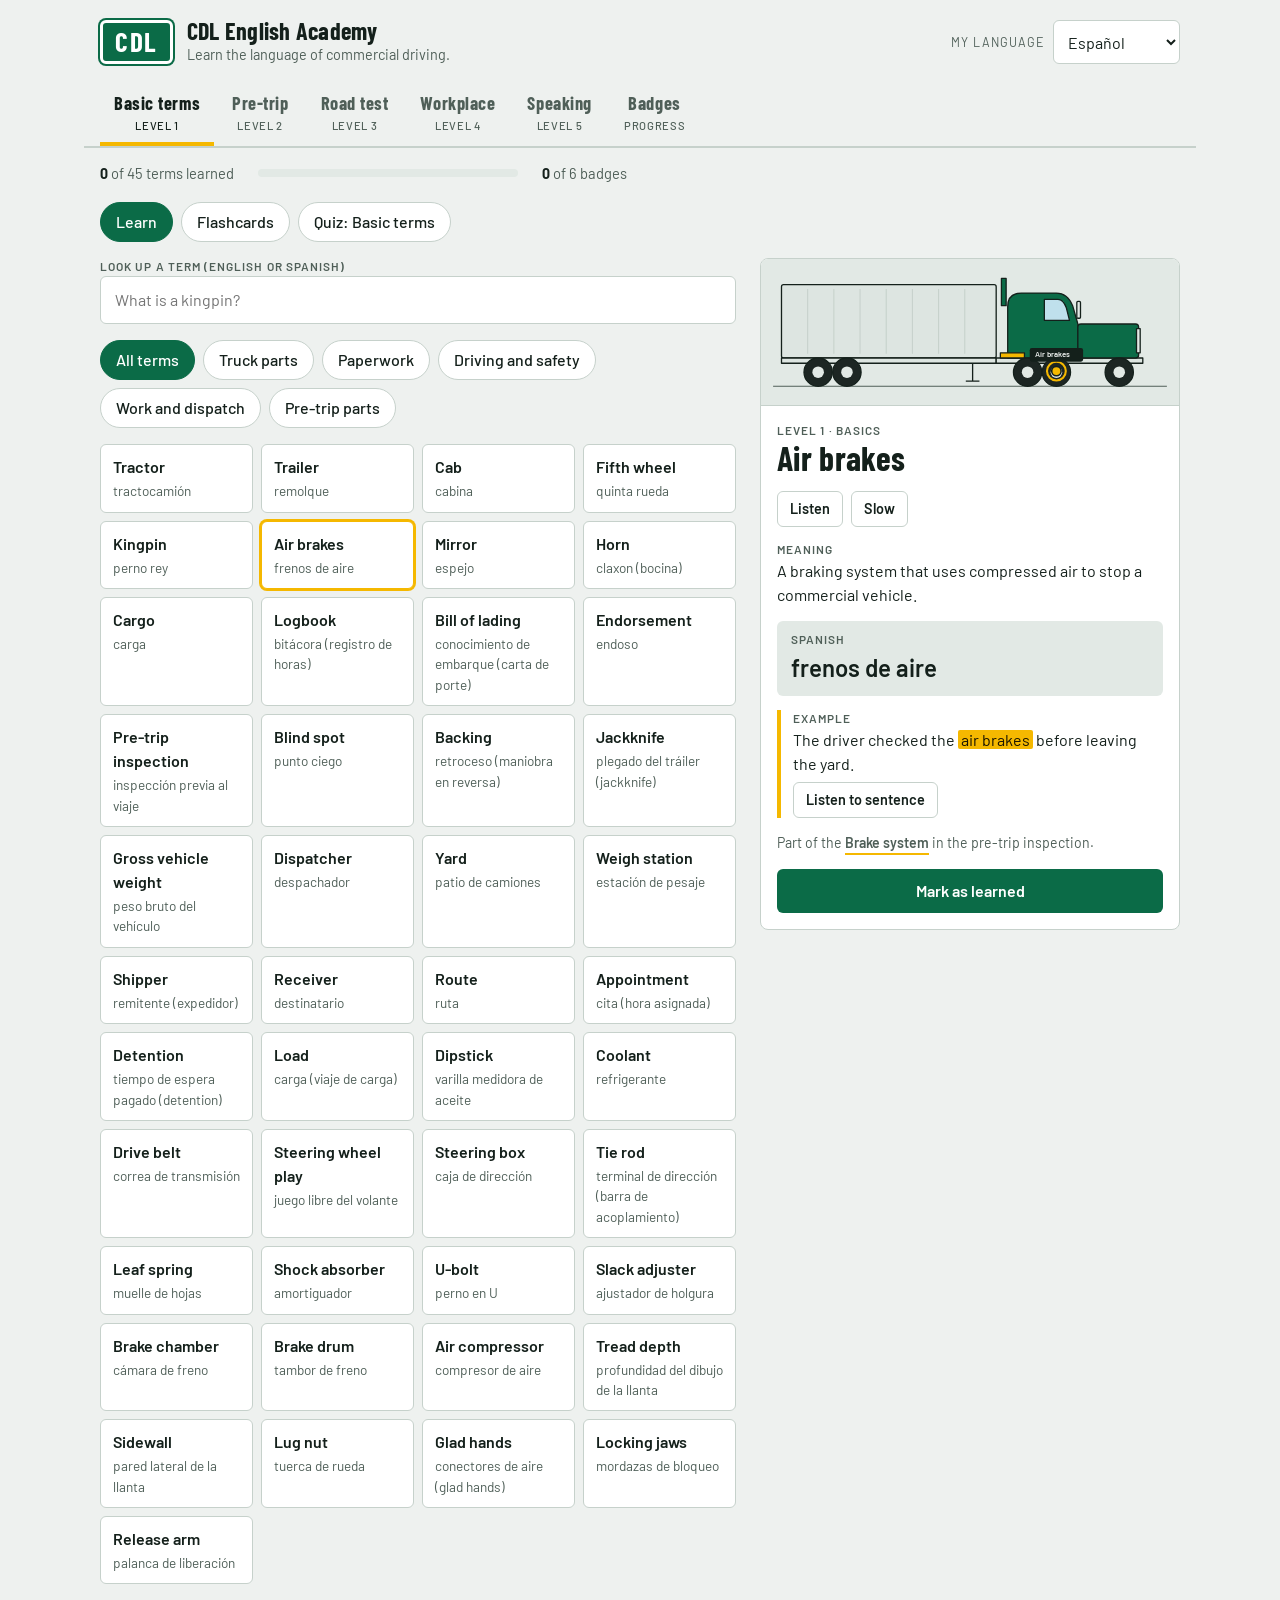
==== index.html @ 86b6880d "Add files via upload" ====
<!doctype html>
<html lang="en">
<head>
<meta charset="utf-8">
<meta name="viewport" content="width=device-width,initial-scale=1">
<meta name="description" content="Learn commercial driver (CDL) English: vocabulary, pre-trip inspection, road test phrases, and workplace English for ESL students.">
<style>html{color-scheme:light dark}body{margin:0}img{max-width:100%}[hidden]{display:none!important}</style>
<title>CDL English Academy</title>
<link rel="stylesheet" href="https://fonts.googleapis.com/css2?family=Barlow:wght@400;500;600&family=Barlow+Condensed:wght@600;700&display=swap">
<style>
/* Layout: highway-sign header over a single working column; term picture on the right at wide widths, stacked on phones. */
:root{
  --bg:#eef1ef; --panel:#ffffff; --panel2:#e2e9e5; --ink:#14201b; --muted:#4f5f58; --line:#c6d1cb;
  --green:#0b6b47; --green-ink:#ffffff; --yellow:#f5b800; --yellow-ink:#1a1500;
  --ok:#11794a; --okbg:#dff3e8; --bad:#b3261e; --badbg:#fbe4e1;
  --truckbody:#0b6b47; --trailer:#dde5e1; --tire:#1d2623; --glass:#bfe0ec;
  --display:"Barlow Condensed","Arial Narrow",system-ui,sans-serif;
  --body:"Barlow","Noto Sans","Noto Sans Armenian","Noto Sans KR","Noto Sans SC","Segoe UI",system-ui,sans-serif;
}
@media (prefers-color-scheme: dark){:root:not([data-theme="light"]){
  --bg:#101618; --panel:#182124; --panel2:#212d31; --ink:#e8efec; --muted:#a2b5ad; --line:#304148;
  --green:#3cc58c; --green-ink:#06180f; --yellow:#f5c230; --yellow-ink:#1a1500;
  --ok:#5fdc9f; --okbg:#173326; --bad:#ff9a90; --badbg:#3a1d1a;
  --truckbody:#2f9c70; --trailer:#2a373b; --tire:#0a0f10; --glass:#31515c; color-scheme:dark}}
:root[data-theme="dark"]{
  --bg:#101618; --panel:#182124; --panel2:#212d31; --ink:#e8efec; --muted:#a2b5ad; --line:#304148;
  --green:#3cc58c; --green-ink:#06180f; --yellow:#f5c230; --yellow-ink:#1a1500;
  --ok:#5fdc9f; --okbg:#173326; --bad:#ff9a90; --badbg:#3a1d1a;
  --truckbody:#2f9c70; --trailer:#2a373b; --tire:#0a0f10; --glass:#31515c; color-scheme:dark}
*{box-sizing:border-box}
body{background:var(--bg);color:var(--ink);font-family:var(--body);font-size:16px;line-height:1.5;padding-inline:16px;padding-block:0 48px}
.wrap{max-width:1080px;margin:0 auto}
button,select,textarea,input{font:inherit;color:inherit}
button{cursor:pointer}
:focus-visible{outline:3px solid var(--yellow);outline-offset:2px}
h1,h2,h3{font-family:var(--display);line-height:1.1;margin:0;text-wrap:balance;letter-spacing:.01em}
p{margin:0}
.top{display:flex;flex-wrap:wrap;gap:12px 20px;align-items:center;justify-content:space-between;padding-block:18px 12px}
.brand{display:flex;align-items:center;gap:14px;min-width:0}
.sign{background:var(--green);color:var(--green-ink);border:3px solid var(--green-ink);box-shadow:0 0 0 2px var(--green);border-radius:6px;padding:4px 12px;font-family:var(--display);font-weight:700;font-size:1.7rem;letter-spacing:.06em;line-height:1.1}
.brand h1{font-size:1.5rem}
.brand p{color:var(--muted);font-size:.9rem}
.langbox{display:flex;align-items:center;gap:8px}
.langbox label{font-size:.78rem;text-transform:uppercase;letter-spacing:.08em;color:var(--muted)}
select{background:var(--panel);border:1.5px solid var(--line);border-radius:6px;padding:8px 10px;min-height:44px}
.navbar{position:sticky;top:env(safe-area-inset-top,0px);z-index:5;background:var(--bg);border-bottom:2px solid var(--line);margin-inline:-16px;padding-inline:16px}
.nav{display:flex;gap:4px;overflow-x:auto;max-width:1080px;margin:0 auto;scrollbar-width:thin}
.nav button{flex:0 0 auto;background:none;border:0;border-bottom:4px solid transparent;padding:12px 14px 8px;font-family:var(--display);font-weight:700;font-size:1.15rem;letter-spacing:.03em;color:var(--muted);white-space:nowrap;min-height:48px}
.nav button small{display:block;font-family:var(--body);font-weight:500;font-size:.7rem;letter-spacing:.06em;text-transform:uppercase}
.nav button[aria-current="page"]{color:var(--ink);border-bottom-color:var(--yellow)}
.stats{display:flex;flex-wrap:wrap;gap:8px 24px;align-items:center;padding-block:14px;color:var(--muted);font-size:.92rem}
.bar{height:8px;background:var(--panel2);border-radius:4px;overflow:hidden;min-width:140px;flex:1 1 140px;max-width:260px}
.bar i{display:block;height:100%;background:var(--green)}
.stats b{color:var(--ink);font-variant-numeric:tabular-nums}
.sub{display:flex;flex-wrap:wrap;gap:8px;margin-block:4px 16px}
.pill{background:var(--panel);border:1.5px solid var(--line);border-radius:999px;padding:7px 15px;min-height:40px;font-weight:500}
.pill[aria-pressed="true"]{background:var(--green);border-color:var(--green);color:var(--green-ink)}
.btn{background:var(--green);color:var(--green-ink);border:0;border-radius:6px;padding:10px 18px;min-height:44px;font-weight:600}
.btn.alt{background:var(--panel);color:var(--ink);border:1.5px solid var(--line)}
.btn.warn{background:var(--yellow);color:var(--yellow-ink)}
.btn.small{padding:6px 12px;min-height:36px;font-size:.9rem}
.layout{display:grid;grid-template-columns:minmax(0,1fr) minmax(0,420px);gap:24px;align-items:start}
.layout>.side{position:sticky;top:76px}
@media (max-width:820px){.layout{grid-template-columns:minmax(0,1fr)}.layout>.side{position:static;order:-1}}
.search{width:100%;padding:11px 14px;border:1.5px solid var(--line);border-radius:6px;background:var(--panel);min-height:46px;margin-bottom:12px}
.grid{display:grid;grid-template-columns:repeat(auto-fill,minmax(150px,1fr));gap:8px}
.tile{text-align:left;background:var(--panel);border:1.5px solid var(--line);border-radius:6px;padding:10px 12px;min-height:64px;display:flex;flex-direction:column;gap:2px;min-width:0;position:relative}
.tile b{font-weight:600;overflow-wrap:anywhere;padding-right:16px}
.tile span{color:var(--muted);font-size:.85rem;overflow-wrap:anywhere}
.tile[aria-pressed="true"]{border-color:var(--yellow);box-shadow:0 0 0 2px var(--yellow)}
.tile .ck{position:absolute;right:8px;top:8px;width:10px;height:10px;border-radius:50%;background:var(--green)}
.card{background:var(--panel);border:1.5px solid var(--line);border-radius:8px;overflow:hidden}
.card .pic{background:var(--panel2);padding:10px;border-bottom:1.5px solid var(--line)}
.card .body{padding:16px;display:flex;flex-direction:column;gap:14px}
.card h2{font-size:2.1rem}
.row{display:flex;flex-wrap:wrap;gap:8px;align-items:center}
.lbl{font-size:.74rem;text-transform:uppercase;letter-spacing:.09em;color:var(--muted);font-weight:600;display:block}
.tr{background:var(--panel2);border-radius:6px;padding:10px 14px;display:flex;flex-direction:column;gap:2px}
.trtext{font-size:1.5rem;font-weight:600;overflow-wrap:anywhere}
.ex{border-left:4px solid var(--yellow);padding-left:12px}
mark{background:var(--yellow);color:var(--yellow-ink);padding:0 3px;border-radius:2px}
.icon{height:170px;display:grid;place-items:center;color:var(--green)}
.icon svg{height:120px;width:120px}
.truck{width:100%;height:auto;display:block}
.truck .ln{stroke:var(--ink);stroke-width:2.5;stroke-linejoin:round}
.truck .gnd{stroke:var(--muted);stroke-width:2}
.truck .trl{fill:var(--trailer)}.truck .cab{fill:var(--truckbody)}.truck .gls{fill:var(--glass)}
.truck .tire{fill:var(--tire)}.truck .hub{fill:var(--panel2)}
.truck .dot{fill:var(--yellow);stroke:var(--ink);stroke-width:2;cursor:pointer}
.truck .dot.sel{stroke-width:3}
.truck .ring{fill:none;stroke:var(--yellow);stroke-width:4;transform-box:fill-box;transform-origin:center;animation:pulse 1.6s ease-out infinite}
.truck .tag rect{fill:var(--ink)}.truck .tag text{fill:var(--bg);font-family:var(--body);font-weight:600;font-size:15px}
@keyframes pulse{0%{transform:scale(.6);opacity:1}100%{transform:scale(1.6);opacity:0}}
@media (prefers-reduced-motion:reduce){.truck .ring{animation:none}}
.zones{display:grid;grid-template-columns:repeat(auto-fit,minmax(150px,1fr));gap:8px;margin-bottom:14px}
.zone{text-align:left;background:var(--panel);border:1.5px solid var(--line);border-radius:6px;padding:10px 12px;min-height:58px}
.zone b{display:block;font-family:var(--display);font-size:1.15rem}
.zone span{font-size:.82rem;color:var(--muted)}
.zone[aria-pressed="true"]{background:var(--green);color:var(--green-ink);border-color:var(--green)}
.zone[aria-pressed="true"] span{color:var(--green-ink)}
.panel{background:var(--panel);border:1.5px solid var(--line);border-radius:8px;padding:16px;margin-bottom:16px}
.panel h2{font-size:1.6rem;margin-bottom:6px}
.lead{color:var(--muted);max-width:65ch;margin-bottom:14px}
.cmds{display:grid;grid-template-columns:repeat(auto-fill,minmax(250px,1fr));gap:10px}
.cmd{background:var(--panel);border:1.5px solid var(--line);border-radius:6px;padding:12px;display:flex;flex-direction:column;gap:6px;min-width:0}
.cmd q{font-family:var(--display);font-size:1.45rem;font-weight:700;quotes:none;line-height:1.15}
.cmd p{color:var(--muted);font-size:.92rem}
.chat{display:flex;flex-direction:column;gap:10px;margin-block:12px}
.msg{max-width:min(520px,92%);padding:10px 14px;border-radius:8px;border:1.5px solid var(--line);background:var(--panel)}
.msg.d{align-self:flex-start}.msg.r{align-self:flex-end;background:var(--panel2)}
.msg .who{font-size:.72rem;text-transform:uppercase;letter-spacing:.09em;color:var(--muted);font-weight:600;display:flex;justify-content:space-between;gap:12px;align-items:center}
.hl{background:none;border:0;border-bottom:2px solid var(--yellow);padding:0;font-weight:600;color:inherit}
.q h2{font-size:1.5rem;margin-block:8px 12px;max-width:60ch}
.opts{display:flex;flex-direction:column;gap:8px;margin-block:12px}
.opt{text-align:left;background:var(--panel);border:1.5px solid var(--line);border-radius:6px;padding:12px 14px;min-height:52px;display:flex;gap:12px;align-items:baseline}
.opt kbd{font-family:var(--display);font-weight:700;font-size:1.1rem;color:var(--muted)}
.opt.ok{background:var(--okbg);border-color:var(--ok)}
.opt.no{background:var(--badbg);border-color:var(--bad)}
.fb{padding:12px 14px;border-radius:6px;margin-block:8px;background:var(--panel2)}
.score{font-family:var(--display);font-size:4rem;font-weight:700;line-height:1;font-variant-numeric:tabular-nums}
.flash{max-width:520px;margin-inline:auto}
.badges{display:grid;grid-template-columns:repeat(auto-fill,minmax(240px,1fr));gap:12px}
.badge{background:var(--panel);border:1.5px solid var(--line);border-radius:8px;padding:14px;display:flex;gap:14px;align-items:flex-start;min-width:0}
.badge .seal{flex:0 0 56px;height:56px;border-radius:50%;display:grid;place-items:center;border:3px solid var(--line);color:var(--muted)}
.badge.on .seal{background:var(--yellow);border-color:var(--ink);color:var(--yellow-ink)}
.badge svg{width:30px;height:30px}
.badge h3{font-size:1.25rem}
.badge p{font-size:.88rem;color:var(--muted)}
.keys{display:flex;flex-wrap:wrap;gap:6px;margin-block:8px}
.key{padding:4px 12px;border-radius:999px;border:1.5px solid var(--line);font-size:.9rem}
.key.ok{background:var(--okbg);border-color:var(--ok)}
textarea{width:100%;min-height:96px;padding:10px 12px;border:1.5px solid var(--line);border-radius:6px;background:var(--panel)}
.shadow{display:flex;flex-wrap:wrap;gap:8px 12px;align-items:center;padding:10px 0;border-top:1.5px solid var(--line)}
.shadow p{flex:1 1 220px;font-weight:500}
.toast{position:fixed;left:50%;bottom:calc(20px + env(safe-area-inset-bottom,0px));transform:translateX(-50%);background:var(--ink);color:var(--bg);padding:11px 18px;border-radius:6px;font-weight:600;z-index:20;max-width:92vw;text-align:center}
.small{font-size:.88rem;color:var(--muted)}
</style>

</head>
<body>
<div class="wrap">
  <header class="top">
    <div class="brand">
      <div class="sign" aria-hidden="true">CDL</div>
      <div><h1>CDL English Academy</h1><p>Learn the language of commercial driving.</p></div>
    </div>
    <div class="langbox"><label for="lang">My language</label><select id="lang"></select></div>
  </header>
  <div class="navbar"><nav class="nav" id="nav" aria-label="Levels"></nav></div>
  <div class="stats" id="stats"></div>
  <main id="app"></main>
</div>
<div class="toast" id="toast" role="status" hidden></div>

<script>
(function(){
"use strict";
var h=function(s){return String(s).replace(/[&<>"']/g,function(c){return {"&":"&amp;","<":"&lt;",">":"&gt;",'"':"&quot;","'":"&#39;"}[c]})};
var LANGS=[["es","Español"],["hy","Հայերեն"],["ru","Русский"],["vi","Tiếng Việt"],["ko","한국어"],["zh","中文"],["en","English only"]];
var LN={es:"Spanish",hy:"Armenian",ru:"Russian",vi:"Vietnamese",ko:"Korean",zh:"Chinese"};
var ZONES=[
 {id:"engine",name:"Engine compartment",blurb:"Oil, coolant, belts"},
 {id:"steering",name:"Steering components",blurb:"Wheel, box, tie rods"},
 {id:"suspension",name:"Suspension",blurb:"Springs and shocks"},
 {id:"brakes",name:"Brake system",blurb:"Air brakes and parts"},
 {id:"tires",name:"Tires and wheels",blurb:"Tread, sidewalls, lugs"},
 {id:"coupling",name:"Coupling system",blurb:"Fifth wheel and kingpin"}];
var CATS=[["all","All terms"],["truck","Truck parts"],["paper","Paperwork"],["drive","Driving and safety"],["work","Work and dispatch"],["parts","Pre-trip parts"]];

/* ---------- term data: T(id, English, level, details, [es,hy,ru,vi,ko,zh]) ---------- */
var TERMS=[];
function T(id,en,lv,o,tr){TERMS.push(Object.assign({id:id,en:en,lv:lv,tr:{es:tr[0],hy:tr[1],ru:tr[2],vi:tr[3],ko:tr[4],zh:tr[5]}},o))}
T("tractor","Tractor",1,{cat:"truck",at:[520,100],def:"The front part of the truck. It has the engine and pulls the trailer.",ex:"The tractor pulled the trailer onto the highway."},["tractocamión","քարշակ","тягач","đầu kéo","트랙터","牵引车"]);
T("trailer","Trailer",1,{cat:"truck",at:[220,100],def:"The part behind the tractor that carries the cargo.",ex:"We loaded the boxes into the trailer."},["remolque","կցասայլ","прицеп","rơ moóc","트레일러","挂车"]);
T("cab","Cab",1,{cat:"truck",at:[515,90],def:"The part of the truck where the driver sits.",ex:"The driver climbed into the cab."},["cabina","խցիկ","кабина","ca-bin","운전석(캡)","驾驶室"]);
T("fifth-wheel","Fifth wheel",1,{cat:"truck",zone:"coupling",at:[462,164],def:"A flat plate on the tractor. It holds the trailer's kingpin and locks the trailer in place.",ex:"Check that the fifth wheel is locked before you drive."},["quinta rueda","հինգերորդ անիվ (կցորդման սարք)","седельно-сцепное устройство","bàn đỡ rơ moóc (fifth wheel)","피프스 휠(연결 장치)","牵引鞍座(第五轮)"]);
T("kingpin","Kingpin",1,{cat:"truck",zone:"coupling",at:[432,176],def:"A strong steel pin under the front of the trailer. It locks into the fifth wheel.",ex:"The jaws closed around the kingpin."},["perno rey","կինգպին (կցորդման գամ)","шкворень","chốt kéo","킹핀","牵引销"]);
T("air-brakes","Air brakes",1,{cat:"truck",zone:"brakes",at:[545,195],def:"A braking system that uses compressed air to stop a commercial vehicle.",ex:"The driver checked the air brakes before leaving the yard."},["frenos de aire","օդային արգելակներ","пневматические тормоза","phanh hơi","공기 브레이크","气刹(空气制动)"]);
T("mirror","Mirror",1,{cat:"truck",at:[588,70],def:"A glass on the side of the truck. It lets you see behind and beside the truck.",ex:"Check your mirrors before you change lanes."},["espejo","հայելի","зеркало","gương","거울","后视镜"]);
T("horn","Horn",1,{cat:"truck",at:[570,150],def:"A device that makes a loud sound to warn other people.",ex:"Sound your horn before you back up."},["claxon (bocina)","ազդանշան (կլաքսոն)","гудок","còi","경적","喇叭"]);
T("cargo","Cargo",1,{cat:"truck",at:[200,100],def:"The goods that the truck carries.",ex:"The cargo was fresh fruit."},["carga","բեռ","груз","hàng hóa","화물","货物"]);
T("logbook","Logbook",1,{cat:"paper",icon:"doc",def:"A record of your driving hours and rest time.",ex:"Write the time in your logbook."},["bitácora (registro de horas)","վարորդի օրագիր","журнал учёта рабочего времени","sổ nhật ký lái xe","운행 일지","行车日志"]);
T("bill-of-lading","Bill of lading",1,{cat:"paper",icon:"doc",def:"A paper that lists the cargo, the shipper, and the receiver.",ex:"The shipper gave the driver the bill of lading."},["conocimiento de embarque (carta de porte)","բեռնագիր","товарно-транспортная накладная","vận đơn","선하증권(운송장)","提单(运单)"]);
T("endorsement","Endorsement",1,{cat:"paper",icon:"badge",def:"An extra permission on your CDL, for example for tank vehicles or hazardous materials.",ex:"He added a tanker endorsement to his CDL."},["endoso","վարորդական իրավունքի հավելում","допуск (отметка в правах)","chứng nhận bổ sung","면허 추가 자격","驾照加注"]);
T("pre-trip-inspection","Pre-trip inspection",1,{cat:"drive",icon:"check",def:"A safety check of the truck that you do before you drive.",ex:"The driver did a pre-trip inspection at 5 AM."},["inspección previa al viaje","երթից առաջ զննում","предрейсовый осмотр","kiểm tra trước chuyến đi","운행 전 점검","行前检查"]);
T("blind-spot","Blind spot",1,{cat:"drive",at:[300,120],def:"An area around the truck that you cannot see in your mirrors.",ex:"A car was in the truck's blind spot."},["punto ciego","կույր գոտի","слепая зона","điểm mù","사각지대","盲区"]);
T("backing","Backing",1,{cat:"drive",icon:"back",def:"Driving the truck in reverse.",ex:"Backing a trailer takes practice."},["retroceso (maniobra en reversa)","հետընթաց","движение задним ходом","lùi xe","후진","倒车"]);
T("jackknife","Jackknife",1,{cat:"drive",icon:"jack",def:"When the trailer swings out and folds toward the tractor, like a knife blade.",ex:"Hard braking on ice can cause a jackknife."},["plegado del tráiler (jackknife)","ծալվել (ջեքնայֆ)","складывание автопоезда","gập xe (jackknife)","잭나이프 현상","折叠事故(甩尾折叠)"]);
T("gross-vehicle-weight","Gross vehicle weight",1,{cat:"drive",icon:"scale",def:"The total weight of a vehicle with its cargo.",ex:"Check the gross vehicle weight before you cross the bridge."},["peso bruto del vehículo","մեքենայի ընդհանուր քաշ","полная масса транспортного средства","tổng trọng lượng xe","차량 총중량","车辆总重量"]);
T("dispatcher","Dispatcher",1,{cat:"work",icon:"headset",def:"The person who gives drivers their pickup and delivery jobs.",ex:"The dispatcher called with a new load."},["despachador","դիսպետչեր","диспетчер","điều phối viên","배차 담당자","调度员"]);
T("yard","Yard",1,{cat:"work",icon:"lot",def:"An area where trucks and trailers park and wait.",ex:"The truck waited in the yard."},["patio de camiones","բակ (կայանման հրապարակ)","площадка (двор)","bãi xe","야적장","货场"]);
T("weigh-station","Weigh station",1,{cat:"work",icon:"scale",def:"A stop on the highway where trucks are weighed and checked.",ex:"All trucks must stop at the weigh station when it is open."},["estación de pesaje","կշռման կետ","пункт взвешивания","trạm cân","계량소","称重站"]);
T("shipper","Shipper",4,{cat:"work",icon:"ship",def:"The company that sends the cargo.",ex:"Report to the shipper by 6:45 AM."},["remitente (expedidor)","ուղարկող","грузоотправитель","người gửi hàng","송하인(화주)","发货人"]);
T("receiver","Receiver",4,{cat:"work",icon:"recv",def:"The company or person that gets the cargo.",ex:"The receiver signed for the load."},["destinatario","ստացող","грузополучатель","người nhận hàng","수하인","收货人"]);
T("route","Route",4,{cat:"work",icon:"road",def:"The roads you plan to drive from pickup to delivery.",ex:"The dispatcher sent the route to my phone."},["ruta","երթուղի","маршрут","tuyến đường","경로","路线"]);
T("appointment","Appointment",4,{cat:"work",icon:"clock",def:"A set time to pick up or deliver cargo.",ex:"My delivery appointment is at 2 PM."},["cita (hora asignada)","նշանակված ժամ","назначенное время","lịch hẹn","예약 시간","预约时间"]);
T("detention","Detention",4,{cat:"work",icon:"clock",def:"Waiting time at a shipper or receiver after the free time ends. The driver may be paid for it.",ex:"I have waited two hours, so detention starts now."},["tiempo de espera pagado (detention)","սպասման վճարովի ժամանակ","оплачиваемый простой","phí chờ xe (detention)","대기 지연 요금(디텐션)","滞留费"]);
T("load","Load",4,{cat:"work",icon:"box",def:"One shipment of cargo that a driver hauls.",ex:"This load goes to Phoenix."},["carga (viaje de carga)","բեռ (փոխադրում)","рейс (груз)","chuyến hàng","운송 건(적재물)","货载(一单货)"]);
T("dipstick","Dipstick",2,{cat:"parts",zone:"engine",at:[610,120],def:"A metal stick you pull out to check the oil level.",ex:"Pull the dipstick and read the oil level."},["varilla medidora de aceite","յուղաչափ","масляный щуп","que thăm nhớt","오일 딥스틱","机油尺"]);
T("coolant","Coolant",2,{cat:"parts",zone:"engine",at:[640,135],def:"The liquid that keeps the engine from getting too hot.",ex:"Check the coolant level when the engine is cold."},["refrigerante","հովացուցիչ հեղուկ","охлаждающая жидкость","nước làm mát","냉각수","冷却液"]);
T("drive-belt","Drive belt",2,{cat:"parts",zone:"engine",at:[680,125],def:"A rubber belt that turns parts like the water pump and the alternator.",ex:"The drive belt should not have cracks."},["correa de transmisión","շարժիչի գոտի","приводной ремень","dây curoa","구동 벨트","传动皮带"]);
T("steering-wheel-play","Steering wheel play",2,{cat:"parts",zone:"steering",at:[560,95],def:"How far you can turn the steering wheel before the wheels start to move.",ex:"Too much steering wheel play is a safety problem."},["juego libre del volante","ղեկի ազատ ընթացք","свободный ход руля","độ rơ vô lăng","핸들 유격","方向盘游隙"]);
T("steering-box","Steering box",2,{cat:"parts",zone:"steering",at:[625,150],def:"The gear box that turns the steering wheel movement into wheel movement.",ex:"Look for oil leaks on the steering box."},["caja de dirección","ղեկային մեխանիզմ","рулевой редуктор","hộp số lái","스티어링 박스","转向器"]);
T("tie-rod","Tie rod",2,{cat:"parts",zone:"steering",at:[665,172],def:"A bar that connects the steering parts to the front wheels.",ex:"Check the tie rod for bends and loose nuts."},["terminal de dirección (barra de acoplamiento)","ղեկային ձող","рулевая тяга","thanh giằng lái","타이로드","转向横拉杆"]);
T("leaf-spring","Leaf spring",2,{cat:"parts",zone:"suspension",at:[505,172],def:"A stack of curved metal strips that holds up the weight of the truck.",ex:"A cracked leaf spring must be repaired."},["muelle de hojas","թերթային զսպանակ","рессора","nhíp lá","판스프링","钢板弹簧"]);
T("shock-absorber","Shock absorber",2,{cat:"parts",zone:"suspension",at:[638,172],def:"A part that reduces bouncing while the truck drives.",ex:"The shock absorber had an oil leak."},["amortiguador","ցնցակլանիչ","амортизатор","giảm xóc","쇼크 업소버","减震器"]);
T("u-bolt","U-bolt",2,{cat:"parts",zone:"suspension",at:[540,172],def:"A U-shaped bolt that holds the spring to the axle.",ex:"A U-bolt should not be loose or missing."},["perno en U","U-աձև պտուտակ","стремянка (U-образный болт)","bu lông chữ U","U볼트","U型螺栓"]);
T("slack-adjuster","Slack adjuster",2,{cat:"parts",zone:"brakes",at:[500,185],def:"A part that connects the brake chamber to the brake assembly. It adjusts the brake.",ex:"Pull on the slack adjuster to check the brake adjustment."},["ajustador de holgura","արգելակի բացակի կարգավորիչ","рычаг-регулятор тормоза","cần chỉnh phanh","슬랙 어저스터(제동 간극 조정기)","制动调整臂"]);
T("brake-chamber","Brake chamber",2,{cat:"parts",zone:"brakes",at:[480,170],def:"A round can that uses air pressure to push the brake rod.",ex:"The brake chamber must be firmly mounted."},["cámara de freno","արգելակի խցիկ","тормозная камера","bầu phanh","브레이크 챔버","制动气室"]);
T("brake-drum","Brake drum",2,{cat:"parts",zone:"brakes",at:[545,210],def:"A metal drum inside the wheel. The brake shoes press on it to stop the wheel.",ex:"Look for cracks in the brake drum."},["tambor de freno","արգելակի թմբուկ","тормозной барабан","tang trống phanh","브레이크 드럼","制动鼓"]);
T("air-compressor","Air compressor",2,{cat:"parts",zone:"brakes",at:[660,150],def:"A pump run by the engine. It makes the compressed air for the brakes.",ex:"The air compressor fills the air tanks."},["compresor de aire","օդային կոմպրեսոր","воздушный компрессор","máy nén khí","공기 압축기","空气压缩机"]);
T("tread-depth","Tread depth",2,{cat:"parts",zone:"tires",at:[665,221],def:"How deep the grooves in the tire are.",ex:"Steer tires need at least 4/32 inch of tread depth."},["profundidad del dibujo de la llanta","անիվի ակոսների խորություն","глубина протектора","độ sâu gai lốp","트레드 깊이","胎纹深度"]);
T("sidewall","Sidewall",2,{cat:"parts",zone:"tires",at:[640,195],def:"The side of the tire between the tread and the rim.",ex:"Look for cuts and bulges on the sidewall."},["pared lateral de la llanta","անվադողի կողային պատ","боковина шины","thành lốp","사이드월","胎侧"]);
T("lug-nut","Lug nut",2,{cat:"parts",zone:"tires",at:[665,195],def:"A nut that holds the wheel on the truck.",ex:"Check for loose or missing lug nuts."},["tuerca de rueda","անիվի մանեկ","колёсная гайка","đai ốc bánh xe","러그 너트(휠 너트)","轮胎螺母"]);
T("glad-hands","Glad hands",2,{cat:"parts",zone:"coupling",at:[440,130],def:"Connectors that join the air hoses of the tractor to the trailer.",ex:"Connect the glad hands before you test the brakes."},["conectores de aire (glad hands)","օդատար միակցիչներ","пневморазъёмы (глэдхенды)","đầu nối hơi","글래드핸드(공기 호스 커플러)","气管接头"]);
T("locking-jaws","Locking jaws",2,{cat:"parts",zone:"coupling",at:[455,172],def:"Metal jaws inside the fifth wheel. They close around the kingpin.",ex:"The locking jaws must be closed around the kingpin."},["mordazas de bloqueo","փակող ծնոտներ","запорные захваты","hàm khóa","락킹 조(잠금 턱)","锁止钳口"]);
T("release-arm","Release arm",2,{cat:"parts",zone:"coupling",at:[472,178],def:"The handle that opens the fifth wheel jaws so you can uncouple.",ex:"Make sure the release arm is in the locked position."},["palanca de liberación","արձակման լծակ","рычаг расцепки","cần nhả","릴리스 암(해제 레버)","释放手柄"]);
var BYID={};TERMS.forEach(function(t){BYID[t.id]=t});

var COMMANDS=[
 ["Pull forward ten feet.","Move the truck ahead about ten feet.","Drive back ten feet.","Stop for ten minutes.","Turn the truck around.","Move slowly and stop. Do not go farther than you were told."],
 ["Back slowly.","Drive in reverse at a low speed.","Drive forward fast.","Turn off the engine.","Honk the horn two times.","Backing slowly gives you time to look and to stop."],
 ["Stop your vehicle.","Bring the truck to a complete stop.","Park and leave the truck.","Speed up and pass.","Turn left at the corner.","Stop smoothly and wait for the next instruction."],
 ["Secure the truck.","Set the parking brake and make the truck safe to leave.","Wash the truck.","Back up to the dock.","Open the trailer doors.","Parking brake on, and the truck cannot roll."],
 ["Check your mirrors.","Look in your mirrors to see around the truck.","Clean your mirrors with a cloth.","Fold the mirrors in.","Turn off the mirrors.","Say or show that you are checking the mirrors."],
 ["Sound your horn.","Press the horn to warn others.","Turn on the radio.","Flash the headlights twice.","Turn on the hazard lights.","A short horn tap warns people before you back up."],
 ["Set the parking brake.","Pull the control that holds the truck in place.","Release the air brakes.","Push the brake pedal twice.","Shift to a higher gear.","Do this when you stop and leave the driver seat."],
 ["Turn on your four-way flashers.","Turn on the hazard lights.","Turn on the high beams.","Turn on the windshield wipers.","Turn on the left turn signal.","Flashers warn others when you back or stop."],
 ["Shut off the engine.","Turn the engine off.","Start the engine.","Raise the engine speed.","Check the engine oil.","Engine off, then secure the truck."],
 ["Put on your left turn signal.","Turn on the signal for a left turn.","Turn left now.","Stop on the left side.","Check the left mirror only.","Signal early so other drivers know your plan."],
 ["Continue straight.","Keep driving in the same direction.","Turn around at the next light.","Stop at the next light.","Back up straight.","Do not turn. Stay in your lane."],
 ["Get out and look.","Leave the truck and check the area behind it before you back.","Get out and walk home.","Look at your phone.","Exit the highway.","Used before backing, so you know what is behind the trailer."]];

var BADGES=[
 {id:"air",name:"Air Brake Badge",how:"Score 80% or more on the Brake system quiz."},
 {id:"pretrip",name:"Pre-Trip Master Badge",how:"Score 80% or more on the Pre-Trip final quiz."},
 {id:"vocab",name:"CDL Vocabulary Champion",how:"Mark 30 terms as learned."},
 {id:"dispatch",name:"Dispatch Communication Badge",how:"Score 80% or more on the Workplace quiz."},
 {id:"road",name:"Road Test Ready Badge",how:"Score 80% or more on the Road Test quiz."},
 {id:"tire",name:"Tire Inspector Badge",how:"Include 4 of 6 key words in your tire answer."}];

var WORKQ=[
 ["Dispatcher: “Your pickup is scheduled for 7 AM.” What is the best reply?","Understood. I'll arrive at the shipper by 6:45.",["I delivered it last week.","The logbook is my friend.","Please weigh the yard."],"Confirm the time and say when you will arrive."],
 ["What does “detention” mean?","Waiting time after the free time ends. The driver may be paid.",["Parking in the yard overnight.","A mistake on the bill of lading.","A road with no exits."],"Detention is paid waiting time at a shipper or receiver."],
 ["Receiver: “Do you have an appointment?” What is the best reply?","Yes, my appointment is at 2 PM.",["Yes, I have a new logbook.","No, my trailer is blue.","I need a bigger route."],"An appointment is a set time to deliver."],
 ["Who is the “shipper”?","The company that sends the cargo.",["The company that gets the cargo.","The person who gives drivers jobs.","The place where trucks are weighed."],"Shipper sends. Receiver gets."],
 ["Dispatcher: “I'm sending you the route.” What will you get?","The roads to drive from pickup to delivery.",["A time to deliver the cargo.","A new endorsement for your CDL.","The weight of your trailer."],"The route is the road plan."],
 ["You have waited two hours at the dock. What do you tell the dispatcher?","I have been waiting two hours. Detention may start.",["I will arrive at the receiver by 6:45.","Please send me a bigger load.","My blind spot is on the left."],"Report waiting time early and write your arrival time in the logbook."]];

var DIALOGS=[
 {title:"Pickup call",lines:[["Dispatcher","Your pickup is scheduled for 7 AM."],["Driver","Understood. I'll arrive at the shipper by 6:45."],["Dispatcher","Good. The load is 38,000 pounds. Check in at the front office."],["Driver","Copy. What is the receiver's address?"],["Dispatcher","I'll send the route and the delivery appointment to your phone."]]},
 {title:"Long wait at the dock",lines:[["Driver","I have been at the dock for two hours. They have not loaded me yet."],["Dispatcher","Thanks for telling me. Detention starts after two hours. Write your arrival time in your logbook."],["Driver","My arrival was 6:45 AM. I will keep the bill of lading with me."],["Dispatcher","Good. Call me when the load is on the trailer."]]},
 {title:"Delivery check-in",lines:[["Receiver","Do you have an appointment?"],["Driver","Yes, 2 PM. The load number is 4471."],["Receiver","Go to door 12 and back in slowly."],["Driver","Thank you. Door 12. I will back in slowly."]]}];

var SHADOW=["I am checking the air brakes.","The tread depth is good.","I will back in slowly.","My appointment is at 2 PM.","Please send me the route."];
var PROMPTS=[
 {q:"Tell me how to inspect a tire.",model:"I check the tread depth and the sidewall for cuts and bulges. I check the tire pressure. I make sure the lug nuts are tight and the valve stem is not damaged.",keys:[["tread","tread"],["sidewall","sidewall"],["pressure","pressure|inflat"],["lug nuts","lug"],["cuts or bulges","cut|bulge|crack"],["valve stem","valve"]],badge:"tire",need:4},
 {q:"Tell me how to check the engine oil.",model:"I stop on level ground and turn the engine off. I pull the dipstick and wipe it clean. I put it back, pull it out again, and read the oil level.",keys:[["dipstick","dipstick"],["pull","pull"],["wipe or clean","wipe|clean"],["level","level"],["engine off","off|stop"]],badge:null,need:3}];

/* ---------- state ---------- */
var S={tab:"terms",mode:"browse",cat:"all",q:"",sel:"air-brakes",lang:"es",zone:"brakes",pre:null,wterm:"detention",dlg:0,deck:"all",flash:null,quiz:null,pi:0,ans:"",result:null,shadow:{},confirm:false};
var P={learned:{},best:{},badges:{}};
try{var raw=localStorage.getItem("cdl-english-academy");if(raw){var o=JSON.parse(raw);P.learned=o.learned||{};P.best=o.best||{};P.badges=o.badges||{};if(o.lang)S.lang=o.lang}}catch(e){}
function save(){try{localStorage.setItem("cdl-english-academy",JSON.stringify({learned:P.learned,best:P.best,badges:P.badges,lang:S.lang}))}catch(e){}}
function count(o){return Object.keys(o).length}
function shuffle(a){a=a.slice();for(var i=a.length-1;i>0;i--){var j=Math.floor(Math.random()*(i+1));var t=a[i];a[i]=a[j];a[j]=t}return a}
function toast(m){var el=document.getElementById("toast");el.textContent=m;el.hidden=false;clearTimeout(toast.t);toast.t=setTimeout(function(){el.hidden=true},3200)}
function speak(text,rate){
  if(!("speechSynthesis" in window)){toast("Audio is not available in this browser.");return}
  try{speechSynthesis.cancel();var u=new SpeechSynthesisUtterance(text);u.lang="en-US";u.rate=rate||0.95;
   var v=speechSynthesis.getVoices().filter(function(x){return /^en[-_]US/i.test(x.lang)})[0];if(v)u.voice=v;speechSynthesis.speak(u)}catch(e){toast("Audio is not available in this browser.")}}
function award(id){if(P.badges[id])return;P.badges[id]=Date.now();save();var b=BADGES.filter(function(x){return x.id===id})[0];toast("Badge earned: "+b.name);return b.name}

/* ---------- pictures ---------- */
var ICONS={
 doc:'<rect x="14" y="8" width="36" height="48" rx="3"/><path d="M22 20h20M22 29h20M22 38h12"/>',
 headset:'<path d="M14 36v-6a18 18 0 0 1 36 0v6"/><rect x="10" y="34" width="8" height="14" rx="3"/><rect x="46" y="34" width="8" height="14" rx="3"/><path d="M50 48c0 6-6 8-14 8"/>',
 scale:'<path d="M32 10v38M16 54h32M10 22h44"/><path d="M10 22L4 38h12zM54 22l-6 16h12z"/>',
 road:'<path d="M24 58L28 8M40 58L36 8"/><path d="M32 54v-6M32 42v-8M32 28v-6M32 16v-4"/>',
 clock:'<circle cx="32" cy="32" r="22"/><path d="M32 18v15l10 6"/>',
 box:'<path d="M10 20l22-10 22 10v26L32 56 10 46z"/><path d="M10 20l22 10 22-10M32 30v26"/>',
 ship:'<path d="M12 32l20-9 20 9v20L32 61 12 52z"/><path d="M12 32l20 9 20-9M32 41v20"/><path d="M32 19V4M26 10l6-6 6 6"/>',
 recv:'<path d="M12 32l20-9 20 9v20L32 61 12 52z"/><path d="M12 32l20 9 20-9M32 41v20"/><path d="M32 3v14M26 11l6 6 6-6"/>',
 check:'<rect x="14" y="10" width="36" height="46" rx="3"/><path d="M26 6h12v8H26zM22 34l7 7 13-14"/>',
 back:'<path d="M46 20H26a12 12 0 0 0 0 24h20"/><path d="M36 10L26 20l10 10"/>',
 jack:'<rect x="6" y="36" width="28" height="14" rx="2"/><rect x="30" y="10" width="26" height="12" rx="2" transform="rotate(55 43 16)"/>',
 badge:'<circle cx="32" cy="26" r="16"/><path d="M24 40l-4 16 12-6 12 6-4-16M25 26l5 5 9-10"/>',
 lot:'<path d="M8 54V20M56 54V20M8 54h48"/><rect x="14" y="26" width="14" height="22"/><rect x="36" y="26" width="14" height="22"/>',
 star:'<path d="M32 8l7 15 16 2-12 11 3 16-14-8-14 8 3-16L9 25l16-2z"/>'};
function icon(n){return '<svg viewBox="0 0 64 64" fill="none" stroke="currentColor" stroke-width="3" stroke-linecap="round" stroke-linejoin="round" aria-hidden="true">'+ICONS[n]+'</svg>'}

function truck(marks,sel,click){
  var s='<svg class="truck" viewBox="0 0 760 240" role="img" aria-label="Side view of a tractor-trailer">';
  s+='<line class="gnd" x1="4" y1="224" x2="756" y2="224"/>';
  s+='<rect class="ln trl" x="20" y="30" width="410" height="140" rx="4"/>';
  for(var i=0;i<7;i++)s+='<line x1="'+(70+i*50)+'" y1="38" x2="'+(70+i*50)+'" y2="162" stroke="var(--line)" stroke-width="2"/>';
  s+='<rect class="ln trl" x="20" y="170" width="410" height="10"/><line class="ln" x1="385" y1="180" x2="385" y2="214"/><line class="ln" x1="372" y1="214" x2="398" y2="214"/>';
  s+='<rect class="ln trl" x="430" y="170" width="280" height="10"/>';
  s+='<rect class="ln cab" x="440" y="18" width="9" height="52"/>';
  s+='<path class="ln cab" d="M452 170V72Q452 46 478 46H545Q566 46 576 70L586 105V170Z"/>';
  s+='<path class="ln gls" d="M522 58H548Q558 58 564 74L570 98H522Z"/>';
  s+='<rect class="ln cab" x="586" y="105" width="116" height="65" rx="6"/><rect class="ln" x="698" y="114" width="7" height="46" fill="var(--panel2)"/>';
  s+='<rect class="ln" x="584" y="62" width="7" height="32" rx="2" fill="var(--panel2)"/>';
  s+='<rect class="ln" x="438" y="160" width="46" height="10" fill="var(--yellow)"/>';
  [90,145,490,545,665].forEach(function(x){s+='<circle class="ln tire" cx="'+x+'" cy="197" r="27"/><circle class="hub" cx="'+x+'" cy="197" r="11"/>'});
  var selT=null;
  marks.forEach(function(t){
    if(!t.at)return;var on=t.id===sel;if(on)selT=t;
    s+='<circle class="dot'+(on?' sel':'')+'" cx="'+t.at[0]+'" cy="'+t.at[1]+'" r="'+(on?9:6)+'"'+(click?' data-act="pick" data-id="'+t.id+'" tabindex="0" role="button" aria-label="'+h(t.en)+'"':'')+'><title>'+h(t.en)+'</title></circle>';
  });
  if(selT){var x=selT.at[0],y=selT.at[1];s+='<circle class="ring" cx="'+x+'" cy="'+y+'" r="18"/>';
    var w=selT.en.length*8.2+20,tx=Math.max(6,Math.min(754-w,x-w/2)),ty=y<60?y+22:y-44;
    s+='<g class="tag"><rect x="'+tx+'" y="'+ty+'" width="'+w+'" height="26" rx="4"/><text x="'+(tx+10)+'" y="'+(ty+18)+'">'+h(selT.en)+'</text></g>'}
  return s+'</svg>'}
function pic(t){return t.at?truck([t],t.id,false):'<div class="icon">'+icon(t.icon||"box")+'</div>'}

/* ---------- shared pieces ---------- */
function hiliEx(t){var re=new RegExp(t.en.replace(/[-\/\\^$*+?.()|[\]{}]/g,"\\$&")+"s?","i");return h(t.ex).replace(new RegExp(re.source.replace(/&/g,"&"),"i"),function(m){return "<mark>"+m+"</mark>"})}
function say(text,rate,label){return '<button class="btn alt small" data-act="say" data-say="'+h(text)+'" data-rate="'+(rate||0.95)+'" aria-label="'+h(label||"Listen")+'">'+(label||"Listen")+'</button>'}
function detail(t){
  var z=t.zone?ZONES.filter(function(z){return z.id===t.zone})[0]:null;
  var tr=S.lang==="en"?"":'<div class="tr"><span class="lbl">'+LN[S.lang]+'</span><span class="trtext" lang="'+S.lang+'">'+h(t.tr[S.lang])+'</span></div>';
  return '<article class="card"><div class="pic">'+pic(t)+'</div><div class="body">'+
   '<div><span class="lbl">Level '+(t.lv===4?"4 · Workplace":t.lv===2?"2 · Pre-trip":"1 · Basics")+'</span><h2>'+h(t.en)+'</h2></div>'+
   '<div class="row">'+say(t.en,0.9,"Listen")+say(t.en,0.55,"Slow")+'</div>'+
   '<div><span class="lbl">Meaning</span><p>'+h(t.def)+'</p></div>'+tr+
   '<div class="ex"><span class="lbl">Example</span><p>'+hiliEx(t)+'</p><div class="row" style="margin-top:6px">'+say(t.ex,0.9,"Listen to sentence")+'</div></div>'+
   (z?'<p class="small">Part of the <button class="hl" data-act="gozone" data-zone="'+z.id+'">'+z.name+'</button> in the pre-trip inspection.</p>':'')+
   '<button class="btn'+(P.learned[t.id]?' alt':'')+'" data-act="learned" data-id="'+t.id+'" aria-pressed="'+(!!P.learned[t.id])+'">'+(P.learned[t.id]?'Learned. Tap to undo':'Mark as learned')+'</button>'+
  '</div></article>'}
function head(title,lead){return '<div class="panel"><h2>'+title+'</h2><p class="lead" style="margin:0">'+lead+'</p></div>'}

/* ---------- views ---------- */
function termMatch(t){
  if(S.cat!=="all"&&t.cat!==S.cat)return false;
  var q=S.q.trim().toLowerCase();if(!q)return true;
  return t.en.toLowerCase().indexOf(q)>-1||(S.lang!=="en"&&t.tr[S.lang].toLowerCase().indexOf(q)>-1)||t.def.toLowerCase().indexOf(q)>-1}
function viewTerms(){
  var sub='<div class="sub" role="group" aria-label="Practice mode">'+
   [["browse","Learn"],["flash","Flashcards"]].map(function(m){return '<button class="pill" data-act="mode" data-mode="'+m[0]+'" aria-pressed="'+(S.mode===m[0])+'">'+m[1]+'</button>'}).join("")+
   '<button class="pill" data-act="quizstart" data-key="l1">Quiz: Basic terms</button></div>';
  return sub+(S.mode==="flash"?viewFlash():viewBrowse())}
function viewBrowse(){
  var list=TERMS.filter(termMatch);
  var cats='<div class="sub" role="group" aria-label="Category">'+CATS.map(function(c){return '<button class="pill" data-act="cat" data-cat="'+c[0]+'" aria-pressed="'+(S.cat===c[0])+'">'+c[1]+'</button>'}).join("")+'</div>';
  var grid=list.length?'<div class="grid">'+list.map(function(t){return '<button class="tile" data-act="pick" data-id="'+t.id+'" aria-pressed="'+(S.sel===t.id)+'"><b>'+h(t.en)+'</b>'+(S.lang!=="en"?'<span lang="'+S.lang+'">'+h(t.tr[S.lang])+'</span>':'')+(P.learned[t.id]?'<i class="ck" title="Learned"></i>':'')+'</button>'}).join("")+'</div>':'<p class="lead">No term matches “'+h(S.q)+'”. Try another word.</p>';
  var t=BYID[S.sel]||TERMS[0];
  return '<div class="layout"><section><label for="q" class="lbl">Look up a term (English'+(S.lang!=="en"?" or "+LN[S.lang]:"")+')</label><input id="q" class="search" type="search" placeholder="What is a kingpin?" value="'+h(S.q)+'" autocomplete="off">'+cats+grid+'</section><aside class="side">'+detail(t)+'</aside></div>'}
function deckIds(){var d=S.deck;return TERMS.filter(function(t){return d==="all"||(d==="basics"&&t.lv===1)||(d==="pretrip"&&t.lv===2)||(d==="air"&&t.zone==="brakes")||(d==="work"&&(t.lv===4||t.cat==="work"))}).map(function(t){return t.id})}
function initFlash(){var ids=shuffle(deckIds());S.flash={queue:ids,total:ids.length,flipped:false,known:0}}
function viewFlash(){
  if(!S.flash)initFlash();
  var F=S.flash,decks=[["all","All terms"],["basics","Basics"],["pretrip","Pre-trip parts"],["air","Air brakes"],["work","Workplace"]];
  var dk='<div class="sub" role="group" aria-label="Deck">'+decks.map(function(d){return '<button class="pill" data-act="deck" data-deck="'+d[0]+'" aria-pressed="'+(S.deck===d[0])+'">'+d[1]+'</button>'}).join("")+'</div>';
  if(!F.queue.length)return dk+'<div class="panel flash"><h2>Deck complete</h2><p class="lead">You marked '+F.known+' of '+F.total+' terms as known.</p><button class="btn" data-act="deck" data-deck="'+S.deck+'">Shuffle and start again</button></div>';
  var t=BYID[F.queue[0]];
  var front='<div class="card"><div class="pic">'+pic(t)+'</div><div class="body"><h2>'+h(t.en)+'</h2><div class="row">'+say(t.en,0.9,"Listen")+'</div>'+(F.flipped?'':'<button class="btn" data-act="flip">Show meaning</button>')+'</div></div>';
  var back=F.flipped?'<div class="panel" style="margin-top:12px"><span class="lbl">Meaning</span><p>'+h(t.def)+'</p>'+(S.lang!=="en"?'<div class="tr" style="margin-top:10px"><span class="lbl">'+LN[S.lang]+'</span><span class="trtext" lang="'+S.lang+'">'+h(t.tr[S.lang])+'</span></div>':'')+'<div class="ex" style="margin-top:10px"><p>'+hiliEx(t)+'</p></div><div class="row" style="margin-top:14px"><button class="btn warn" data-act="again">Still learning</button><button class="btn" data-act="know">I know it</button></div></div>':'';
  return dk+'<div class="flash"><p class="small" style="margin-bottom:8px">'+(F.total-F.queue.length+1)+' of '+F.total+' in this round · '+F.queue.length+' left</p>'+front+back+'</div>'}

function viewPre(){
  var zt=TERMS.filter(function(t){return t.zone===S.zone});
  if(!S.pre||!BYID[S.pre]||BYID[S.pre].zone!==S.zone)S.pre=zt[0].id;
  var z=ZONES.filter(function(x){return x.id===S.zone})[0];
  var zb='<div class="zones" role="group" aria-label="Truck system">'+ZONES.map(function(x){var n=TERMS.filter(function(t){return t.zone===x.id});var k=n.filter(function(t){return P.learned[t.id]}).length;return '<button class="zone" data-act="zone" data-zone="'+x.id+'" aria-pressed="'+(S.zone===x.id)+'"><b>'+x.name+'</b><span>'+k+' of '+n.length+' learned</span></button>'}).join("")+'</div>';
  var t=BYID[S.pre];
  return head("Pre-trip inspection vocabulary","Pick a system, then tap a yellow dot on the truck or a name in the list. In the skills test you must name each part and say what you check.")+zb+
   '<div class="layout"><section><div class="panel" style="padding:10px">'+truck(zt,S.pre,true)+'</div>'+
   '<div class="sub" role="group" aria-label="'+z.name+' parts">'+zt.map(function(x){return '<button class="pill" data-act="pick" data-id="'+x.id+'" aria-pressed="'+(S.pre===x.id)+'">'+h(x.en)+'</button>'}).join("")+'</div>'+
   '<div class="row"><button class="btn" data-act="quizstart" data-key="zone-'+S.zone+'">Quiz: '+z.name+'</button><button class="btn alt" data-act="quizstart" data-key="pretrip">Pre-trip final quiz</button></div></section><aside class="side">'+detail(t)+'</aside></div>'}

function viewRoad(){
  return head("DMV skills test English","These are phrases an examiner may say during the CDL skills test. Listen, learn the meaning, then take the quiz. Examiners may use other words, so ask politely if you do not understand.")+
   '<div class="row" style="margin-bottom:14px"><button class="btn" data-act="quizstart" data-key="road">Quiz: What does it mean?</button></div>'+
   '<div class="cmds">'+COMMANDS.map(function(c){return '<div class="cmd"><q>'+h(c[0])+'</q><p>'+h(c[1])+'</p><p><b>Remember:</b> '+h(c[5])+'</p><div class="row">'+say(c[0],0.9,"Listen")+say(c[0],0.55,"Slow")+'</div></div>'}).join("")+'</div>'}

function linkTerms(txt){
  var re=/\b(shipper|receiver|route|appointment|detention|load|logbook|dispatcher|bill of lading|yard)(s?)\b/gi;
  return h(txt).replace(re,function(m,a,b){var id=a.toLowerCase().replace(/ /g,"-");return '<button class="hl" data-act="wpick" data-id="'+id+'">'+a+b+'</button>'})}
function viewWork(){
  var d=DIALOGS[S.dlg];
  var tabs='<div class="sub" role="group" aria-label="Conversation">'+DIALOGS.map(function(x,i){return '<button class="pill" data-act="dlg" data-i="'+i+'" aria-pressed="'+(S.dlg===i)+'">'+x.title+'</button>'}).join("")+'</div>';
  var chat='<div class="chat">'+d.lines.map(function(l){var dr=l[0]==="Driver";return '<div class="msg '+(dr?'r':'d')+'"><div class="who"><span>'+l[0]+'</span><button class="btn alt small" data-act="say" data-say="'+h(l[1])+'" data-rate="0.9">Listen</button></div><p>'+linkTerms(l[1])+'</p></div>'}).join("")+'</div>';
  var chips=TERMS.filter(function(t){return t.lv===4}).map(function(t){return '<button class="pill" data-act="wpick" data-id="'+t.id+'" aria-pressed="'+(S.wterm===t.id)+'">'+h(t.en)+'</button>'}).join("");
  return head("Workplace English","Real conversations between drivers, dispatchers, and receivers. Tap an underlined word to see its meaning.")+tabs+
   '<div class="layout"><section>'+chat+'<span class="lbl">Key words</span><div class="sub" style="margin-top:6px">'+chips+'</div><button class="btn" data-act="quizstart" data-key="work">Quiz: Workplace conversations</button></section><aside class="side">'+detail(BYID[S.wterm])+'</aside></div>'}

function viewSpeak(){
  var shadow=SHADOW.map(function(s,i){return '<div class="shadow"><p>'+h(s)+'</p>'+say(s,0.9,"Listen")+say(s,0.55,"Slow")+'<button class="btn small'+(S.shadow[i]?'':' alt')+'" data-act="shadow" data-i="'+i+'" aria-pressed="'+(!!S.shadow[i])+'">'+(S.shadow[i]?'Said it':'I said it out loud')+'</button></div>'}).join("");
  var pr=PROMPTS[S.pi];
  var res="";
  if(S.result){var found=S.result.found,n=found.filter(Boolean).length;res='<div class="fb"><b>'+n+' of '+pr.keys.length+' key words used.</b><div class="keys">'+pr.keys.map(function(k,i){return '<span class="key'+(found[i]?' ok':'')+'">'+(found[i]?'✓ ':'')+h(k[0])+'</span>'}).join("")+'</div>'+(n>=pr.need?'<p>Good answer. Compare it with the model answer below.</p>':'<p>Add the missing words and try again.</p>')+'</div><span class="lbl">Model answer</span><p>'+h(pr.model)+'</p><div class="row" style="margin-top:8px">'+say(pr.model,0.9,"Listen to model answer")+'</div>'}
  return head("Speaking practice","Listen, then say each sentence out loud. This page cannot use your microphone, so you check your own pronunciation and type your longer answers to practice the words.")+
   '<div class="panel"><h2>Repeat after me</h2>'+shadow+'</div>'+
   '<div class="panel"><div class="sub" role="group" aria-label="Prompt">'+PROMPTS.map(function(p,i){return '<button class="pill" data-act="prompt" data-i="'+i+'" aria-pressed="'+(S.pi===i)+'">Prompt '+(i+1)+'</button>'}).join("")+'</div><h2>“'+h(pr.q)+'”</h2><p class="lead" style="margin-top:6px">Say your answer out loud first. Then type it here.</p>'+
   '<label class="lbl" for="ans">Your answer</label><textarea id="ans" placeholder="I check the...">'+h(S.ans)+'</textarea><div class="row" style="margin-block:10px"><button class="btn" data-act="check">Check my words</button></div>'+res+'</div>'}

var BICON=["airbrake","pretrip","vocab","dispatch","road","tire"];
function viewBadges(){
  var learned=count(P.learned);
  var prog={air:"Best: "+(P.best["zone-brakes"]!=null?P.best["zone-brakes"]+"%":"not taken"),pretrip:"Best: "+(P.best.pretrip!=null?P.best.pretrip+"%":"not taken"),vocab:learned+" of 30 terms",dispatch:"Best: "+(P.best.work!=null?P.best.work+"%":"not taken"),road:"Best: "+(P.best.road!=null?P.best.road+"%":"not taken"),tire:P.badges.tire?"Earned":"Not yet"};
  var g=BADGES.map(function(b){var on=!!P.badges[b.id];return '<div class="badge'+(on?' on':'')+'"><div class="seal">'+icon(on?"star":"badge")+'</div><div><h3>'+b.name+'</h3><p>'+b.how+'</p><p><b>'+(on?"Earned":prog[b.id])+'</b></p></div></div>'}).join("");
  return head("Your badges","Badges and progress stay on this device in this browser.")+'<div class="badges">'+g+'</div>'+
   '<div style="margin-top:24px">'+(S.confirm?'<p class="small" style="margin-bottom:8px">This clears learned terms, quiz scores, and badges on this device.</p><div class="row"><button class="btn warn" data-act="resetyes">Yes, reset progress</button><button class="btn alt" data-act="resetno">Keep my progress</button></div>':'<button class="btn alt small" data-act="reset">Reset my progress</button>')+'</div>'}

/* ---------- quiz engine ---------- */
function opts4(correct,pool){var o=shuffle(pool.filter(function(t){return t.id!==correct.id})).slice(0,3);o.push(correct);return shuffle(o)}
function blankEx(t){return h(t.ex).replace(new RegExp(t.en.replace(/[-\/\\^$*+?.()|[\]{}]/g,"\\$&")+"s?","i"),"_____")}
function termQ(t,pool){
  var kinds=["def","listen","blank"];if(t.at)kinds.push("where");if(t.zone)kinds.push("zone");
  var k=kinds[Math.floor(Math.random()*kinds.length)];
  var base=pool.length>=4?pool:TERMS.filter(function(x){return x.lv===t.lv});
  if(k==="zone"){var zs=shuffle(ZONES.filter(function(z){return z.id!==t.zone})).slice(0,3),zc=ZONES.filter(function(z){return z.id===t.zone})[0];zs.push(zc);zs=shuffle(zs);
    return {html:'<h2>Is the <b>'+h(t.en)+'</b> part of which system?</h2>',opts:zs.map(function(z){return z.name}),ok:zs.indexOf(zc),why:t.en+": "+t.def}}
  var o=opts4(t,base),ok=o.indexOf(t),html;
  if(k==="def")html='<h2>Which term matches this meaning?</h2><p class="lead">'+h(t.def)+'</p>';
  else if(k==="listen")html='<h2>Listen. Which term do you hear?</h2><div class="row">'+say(t.en,0.8,"Play word")+say(t.en,0.5,"Slow")+'</div>';
  else if(k==="blank")html='<h2>Choose the missing word.</h2><p class="lead">'+blankEx(t)+'</p>';
  else html='<h2>What is the highlighted part?</h2><div class="panel" style="padding:8px">'+truck([t],t.id,false).replace(/<g class="tag">.*?<\/g>/,"")+'</div>';
  return {html:html,opts:o.map(function(x){return x.en}),ok:ok,why:t.en+": "+t.def}}
function buildQuiz(key){
  var qs=[],label="";
  if(key==="road"){label="Road test phrases";qs=shuffle(COMMANDS).slice(0,8).map(function(c){var o=shuffle([c[1],c[2],c[3],c[4]]);return {html:'<h2>The examiner says:</h2><p class="score" style="font-size:2.2rem;margin-block:6px">“'+h(c[0])+'”</p><div class="row">'+say(c[0],0.9,"Listen")+'</div><p class="lead" style="margin-top:10px">What does it mean?</p>',opts:o,ok:o.indexOf(c[1]),why:c[5]}})}
  else if(key==="work"){label="Workplace conversations";qs=shuffle(WORKQ).map(function(w){var o=shuffle([w[1]].concat(w[2]));return {html:'<h2>'+h(w[0])+'</h2>',opts:o,ok:o.indexOf(w[1]),why:w[3]}})}
  else{
    var pool,n;
    if(key==="l1"){pool=TERMS.filter(function(t){return t.lv===1});n=8;label="Basic trucking terms"}
    else if(key==="pretrip"){pool=TERMS.filter(function(t){return t.zone});n=8;label="Pre-trip final quiz"}
    else{var z=key.replace("zone-","");pool=TERMS.filter(function(t){return t.zone===z});n=Math.min(5,pool.length);label=ZONES.filter(function(x){return x.id===z})[0].name}
    var all=key==="l1"?pool:TERMS.filter(function(t){return t.zone||t.lv===2});
    qs=shuffle(pool).slice(0,n).map(function(t){return termQ(t,key==="l1"?pool:all)})}
  return {key:key,label:label,qs:qs,i:0,score:0,picked:null,done:false,earned:null}}
function viewQuiz(){
  var Q=S.quiz;
  if(Q.done){var pct=Math.round(Q.score/Q.qs.length*100);
    return '<div class="panel" style="max-width:560px"><span class="lbl">'+h(Q.label)+'</span><p class="score">'+Q.score+' / '+Q.qs.length+'</p><p class="lead" style="margin-top:8px">'+(pct>=80?"Excellent work. Keep going.":pct>=50?"Good start. Review the terms and try again.":"Review the terms, then try again. You can listen as many times as you like.")+'</p>'+(Q.earned?'<div class="fb"><b>Badge earned: '+Q.earned+'</b></div>':'')+'<div class="row"><button class="btn" data-act="quizstart" data-key="'+Q.key+'">Try again</button><button class="btn alt" data-act="quizexit">Back to lessons</button></div></div>'}
  var q=Q.qs[Q.i],p=Q.picked;
  return '<div class="panel q" style="max-width:640px"><div class="row" style="justify-content:space-between"><span class="lbl">'+h(Q.label)+' · Question '+(Q.i+1)+' of '+Q.qs.length+'</span><button class="btn alt small" data-act="quizexit">Exit</button></div><div class="bar" style="max-width:none;margin-top:8px"><i style="width:'+(Q.i/Q.qs.length*100)+'%"></i></div>'+q.html+
   '<div class="opts">'+q.opts.map(function(o,i){var c="opt";if(p!==null){if(i===q.ok)c+=" ok";else if(i===p)c+=" no"}return '<button class="'+c+'" data-act="ans" data-i="'+i+'"'+(p!==null?' disabled':'')+'><kbd>'+"ABCD"[i]+'</kbd><span>'+h(o)+'</span></button>'}).join("")+'</div>'+
   (p!==null?'<div class="fb"><b>'+(p===q.ok?"Correct.":"Not quite.")+'</b> '+h(q.why)+'</div><button class="btn" data-act="next">'+(Q.i+1===Q.qs.length?"See results":"Next question")+'</button>':'')+'</div>'}
function finishQuiz(){
  var Q=S.quiz,pct=Math.round(Q.score/Q.qs.length*100);Q.done=true;
  P.best[Q.key]=Math.max(P.best[Q.key]||0,pct);
  var map={"zone-brakes":"air",pretrip:"pretrip",work:"dispatch",road:"road"};
  if(map[Q.key]&&pct>=80)Q.earned=award(map[Q.key]);save()}

/* ---------- render ---------- */
var TABS=[["terms","Basic terms","Level 1"],["pre","Pre-trip","Level 2"],["road","Road test","Level 3"],["work","Workplace","Level 4"],["speak","Speaking","Level 5"],["badges","Badges",""]];
function render(){
  var a=document.activeElement,aid=a&&a.id,pos=a&&a.selectionStart;
  document.getElementById("nav").innerHTML=TABS.map(function(t){return '<button data-act="tab" data-tab="'+t[0]+'"'+(S.tab===t[0]?' aria-current="page"':'')+'>'+t[1]+(t[2]?'<small>'+t[2]+'</small>':'<small>Progress</small>')+'</button>'}).join("");
  var learned=count(P.learned),pct=Math.round(learned/TERMS.length*100);
  document.getElementById("stats").innerHTML='<span><b>'+learned+'</b> of '+TERMS.length+' terms learned</span><div class="bar" role="progressbar" aria-valuenow="'+pct+'" aria-valuemin="0" aria-valuemax="100"><i style="width:'+pct+'%"></i></div><span><b>'+count(P.badges)+'</b> of '+BADGES.length+' badges</span>';
  var v;
  if(S.quiz)v=viewQuiz();
  else v=({terms:viewTerms,pre:viewPre,road:viewRoad,work:viewWork,speak:viewSpeak,badges:viewBadges})[S.tab]();
  document.getElementById("app").innerHTML=v;
  if(aid){var el=document.getElementById(aid);if(el){el.focus();try{if(pos!=null)el.setSelectionRange(pos,pos)}catch(e){}}}
}
function go(tab){S.tab=tab;S.quiz=null;S.confirm=false;try{history.replaceState(null,"","#"+tab)}catch(e){}render();window.scrollTo(0,0)}

document.addEventListener("click",function(e){
  var el=e.target.closest("[data-act]");if(!el)return;var d=el.dataset;
  switch(d.act){
   case "tab":go(d.tab);return;
   case "say":speak(d.say,parseFloat(d.rate));return;
   case "pick":if(S.tab==="pre")S.pre=d.id;else S.sel=d.id;break;
   case "wpick":S.wterm=d.id;if(S.tab!=="work"){S.tab="work"}break;
   case "learned":if(P.learned[d.id])delete P.learned[d.id];else{P.learned[d.id]=1;if(count(P.learned)>=30)award("vocab")}save();break;
   case "mode":S.mode=d.mode;if(d.mode==="flash")initFlash();break;
   case "cat":S.cat=d.cat;break;
   case "deck":S.deck=d.deck;initFlash();break;
   case "flip":S.flash.flipped=true;break;
   case "again":S.flash.queue.push(S.flash.queue.shift());S.flash.flipped=false;break;
   case "know":var id=S.flash.queue.shift();P.learned[id]=1;S.flash.known++;S.flash.flipped=false;if(count(P.learned)>=30)award("vocab");save();break;
   case "zone":S.zone=d.zone;S.pre=null;break;
   case "gozone":S.zone=d.zone;S.pre=S.sel;S.tab="pre";break;
   case "dlg":S.dlg=+d.i;break;
   case "shadow":S.shadow[d.i]=!S.shadow[d.i];break;
   case "prompt":S.pi=+d.i;S.result=null;S.ans="";break;
   case "check":var txt=document.getElementById("ans").value;S.ans=txt;var pr=PROMPTS[S.pi];
     S.result={found:pr.keys.map(function(k){return new RegExp(k[1],"i").test(txt)})};
     if(pr.badge&&S.result.found.filter(Boolean).length>=pr.need)award(pr.badge);break;
   case "quizstart":S.quiz=buildQuiz(d.key);window.scrollTo(0,0);break;
   case "quizexit":S.quiz=null;break;
   case "ans":if(S.quiz.picked===null){var q=S.quiz.qs[S.quiz.i];S.quiz.picked=+d.i;if(+d.i===q.ok)S.quiz.score++}break;
   case "next":S.quiz.i++;S.quiz.picked=null;if(S.quiz.i>=S.quiz.qs.length){S.quiz.i=S.quiz.qs.length-1;finishQuiz()}break;
   case "reset":S.confirm=true;break;
   case "resetno":S.confirm=false;break;
   case "resetyes":P.learned={};P.best={};P.badges={};S.confirm=false;save();toast("Progress reset.");break;
  }
  render();
});
document.addEventListener("keydown",function(e){
  if((e.key==="Enter"||e.key===" ")&&e.target.matches&&e.target.matches('svg [data-act="pick"]')){e.preventDefault();e.target.dispatchEvent(new MouseEvent("click",{bubbles:true}))}});
document.addEventListener("input",function(e){
  if(e.target.id==="q"){S.q=e.target.value;render()}
  else if(e.target.id==="ans"){S.ans=e.target.value}});
var sel=document.getElementById("lang");
sel.innerHTML=LANGS.map(function(l){return '<option value="'+l[0]+'">'+l[1]+'</option>'}).join("");sel.value=S.lang;
sel.addEventListener("change",function(){S.lang=sel.value;save();render()});
var hash=(location.hash||"").slice(1);if(["terms","pre","road","work","speak","badges"].indexOf(hash)>-1)S.tab=hash;
if("speechSynthesis" in window){try{speechSynthesis.getVoices()}catch(e){}}
render();
})();
</script>

</body>
</html>
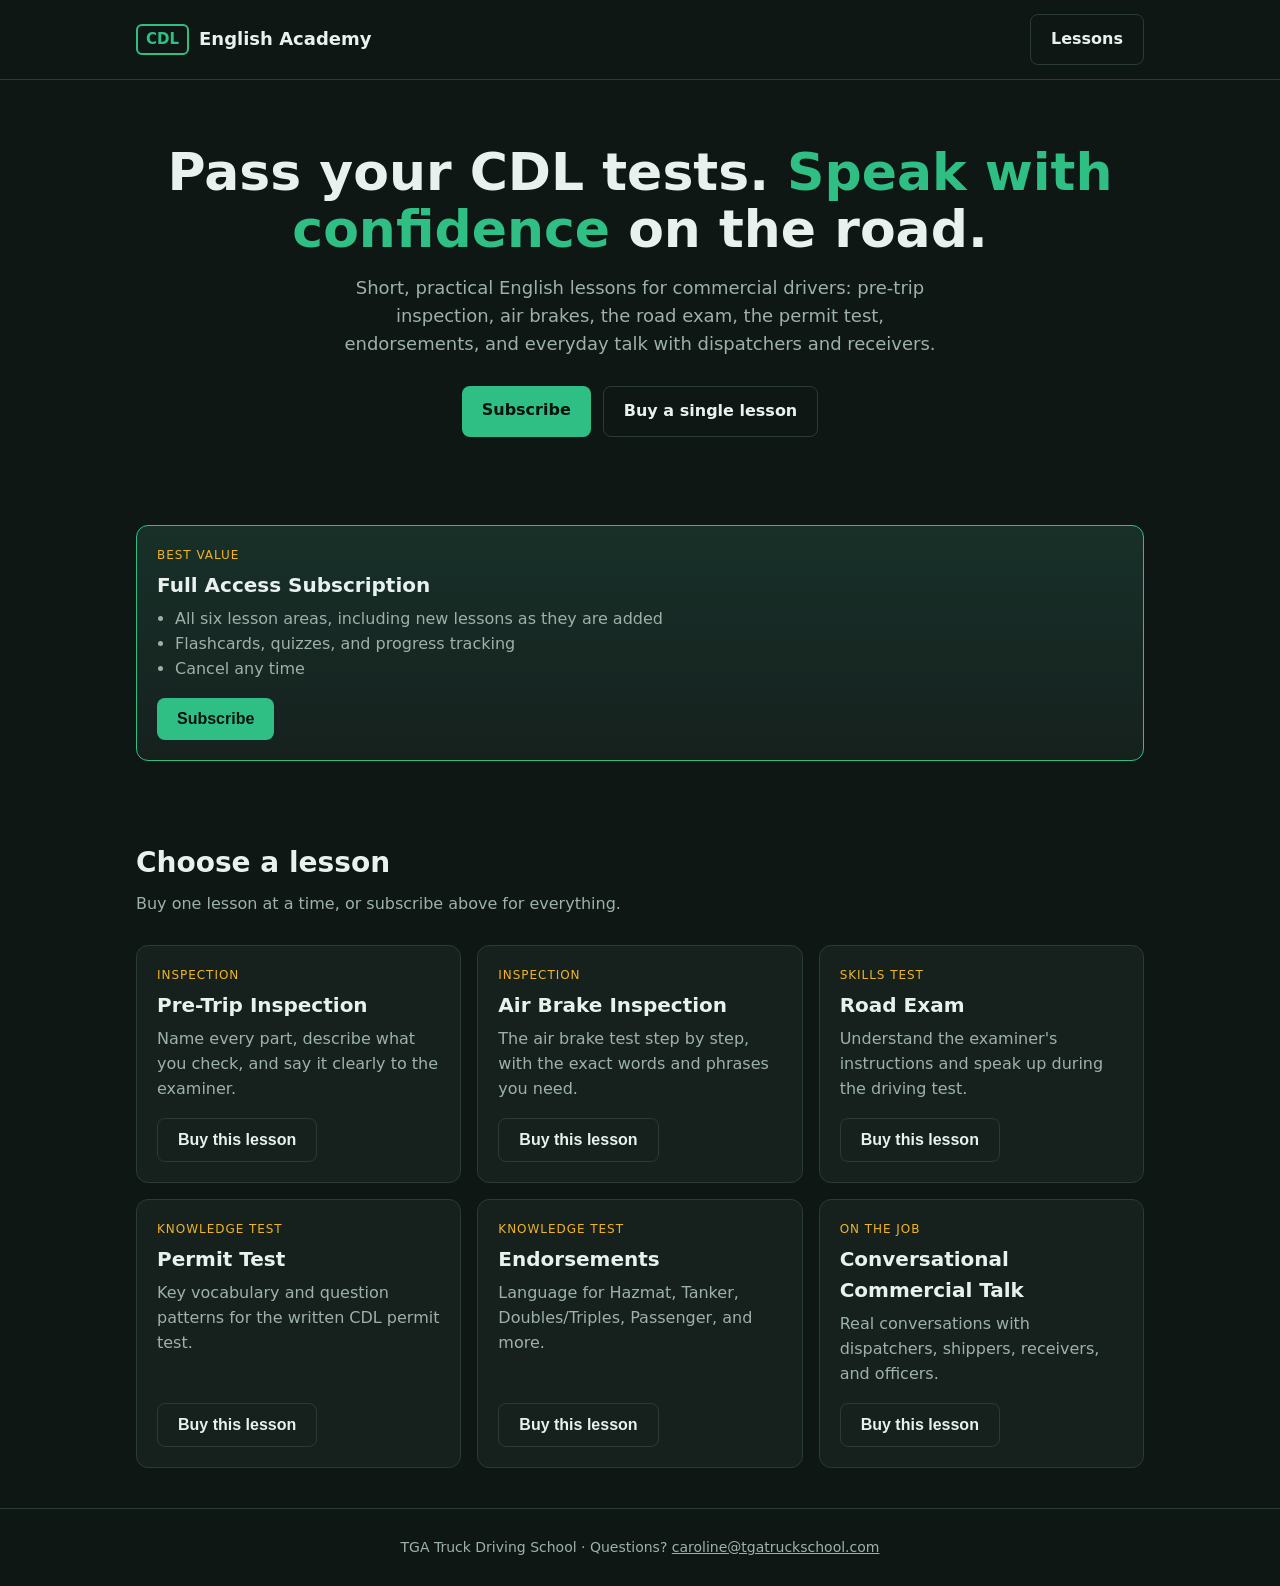
==== commit bcb1b49d: "Add files via upload" ====
--- a/index.html
+++ b/index.html
@@ -2,508 +2,128 @@
 <html lang="en">
 <head>
 <meta charset="utf-8">
-<meta name="viewport" content="width=device-width,initial-scale=1">
-<meta name="description" content="Learn commercial driver (CDL) English: vocabulary, pre-trip inspection, road test phrases, and workplace English for ESL students.">
-<style>html{color-scheme:light dark}body{margin:0}img{max-width:100%}[hidden]{display:none!important}</style>
+<meta name="viewport" content="width=device-width, initial-scale=1">
 <title>CDL English Academy</title>
-<link rel="stylesheet" href="https://fonts.googleapis.com/css2?family=Barlow:wght@400;500;600&family=Barlow+Condensed:wght@600;700&display=swap">
+<meta name="description" content="Learn the English you need to pass your CDL tests and talk on the job. Buy a single lesson or subscribe.">
 <style>
-/* Layout: highway-sign header over a single working column; term picture on the right at wide widths, stacked on phones. */
-:root{
-  --bg:#eef1ef; --panel:#ffffff; --panel2:#e2e9e5; --ink:#14201b; --muted:#4f5f58; --line:#c6d1cb;
-  --green:#0b6b47; --green-ink:#ffffff; --yellow:#f5b800; --yellow-ink:#1a1500;
-  --ok:#11794a; --okbg:#dff3e8; --bad:#b3261e; --badbg:#fbe4e1;
-  --truckbody:#0b6b47; --trailer:#dde5e1; --tire:#1d2623; --glass:#bfe0ec;
-  --display:"Barlow Condensed","Arial Narrow",system-ui,sans-serif;
-  --body:"Barlow","Noto Sans","Noto Sans Armenian","Noto Sans KR","Noto Sans SC","Segoe UI",system-ui,sans-serif;
-}
-@media (prefers-color-scheme: dark){:root:not([data-theme="light"]){
-  --bg:#101618; --panel:#182124; --panel2:#212d31; --ink:#e8efec; --muted:#a2b5ad; --line:#304148;
-  --green:#3cc58c; --green-ink:#06180f; --yellow:#f5c230; --yellow-ink:#1a1500;
-  --ok:#5fdc9f; --okbg:#173326; --bad:#ff9a90; --badbg:#3a1d1a;
-  --truckbody:#2f9c70; --trailer:#2a373b; --tire:#0a0f10; --glass:#31515c; color-scheme:dark}}
-:root[data-theme="dark"]{
-  --bg:#101618; --panel:#182124; --panel2:#212d31; --ink:#e8efec; --muted:#a2b5ad; --line:#304148;
-  --green:#3cc58c; --green-ink:#06180f; --yellow:#f5c230; --yellow-ink:#1a1500;
-  --ok:#5fdc9f; --okbg:#173326; --bad:#ff9a90; --badbg:#3a1d1a;
-  --truckbody:#2f9c70; --trailer:#2a373b; --tire:#0a0f10; --glass:#31515c; color-scheme:dark}
+:root{--bg:#0f1715;--panel:#16211e;--line:#2a3a35;--text:#e8f1ee;--mute:#9db1aa;--green:#2fbf85;--gold:#f0b429}
 *{box-sizing:border-box}
-body{background:var(--bg);color:var(--ink);font-family:var(--body);font-size:16px;line-height:1.5;padding-inline:16px;padding-block:0 48px}
-.wrap{max-width:1080px;margin:0 auto}
-button,select,textarea,input{font:inherit;color:inherit}
-button{cursor:pointer}
-:focus-visible{outline:3px solid var(--yellow);outline-offset:2px}
-h1,h2,h3{font-family:var(--display);line-height:1.1;margin:0;text-wrap:balance;letter-spacing:.01em}
-p{margin:0}
-.top{display:flex;flex-wrap:wrap;gap:12px 20px;align-items:center;justify-content:space-between;padding-block:18px 12px}
-.brand{display:flex;align-items:center;gap:14px;min-width:0}
-.sign{background:var(--green);color:var(--green-ink);border:3px solid var(--green-ink);box-shadow:0 0 0 2px var(--green);border-radius:6px;padding:4px 12px;font-family:var(--display);font-weight:700;font-size:1.7rem;letter-spacing:.06em;line-height:1.1}
-.brand h1{font-size:1.5rem}
-.brand p{color:var(--muted);font-size:.9rem}
-.langbox{display:flex;align-items:center;gap:8px}
-.langbox label{font-size:.78rem;text-transform:uppercase;letter-spacing:.08em;color:var(--muted)}
-select{background:var(--panel);border:1.5px solid var(--line);border-radius:6px;padding:8px 10px;min-height:44px}
-.navbar{position:sticky;top:env(safe-area-inset-top,0px);z-index:5;background:var(--bg);border-bottom:2px solid var(--line);margin-inline:-16px;padding-inline:16px}
-.nav{display:flex;gap:4px;overflow-x:auto;max-width:1080px;margin:0 auto;scrollbar-width:thin}
-.nav button{flex:0 0 auto;background:none;border:0;border-bottom:4px solid transparent;padding:12px 14px 8px;font-family:var(--display);font-weight:700;font-size:1.15rem;letter-spacing:.03em;color:var(--muted);white-space:nowrap;min-height:48px}
-.nav button small{display:block;font-family:var(--body);font-weight:500;font-size:.7rem;letter-spacing:.06em;text-transform:uppercase}
-.nav button[aria-current="page"]{color:var(--ink);border-bottom-color:var(--yellow)}
-.stats{display:flex;flex-wrap:wrap;gap:8px 24px;align-items:center;padding-block:14px;color:var(--muted);font-size:.92rem}
-.bar{height:8px;background:var(--panel2);border-radius:4px;overflow:hidden;min-width:140px;flex:1 1 140px;max-width:260px}
-.bar i{display:block;height:100%;background:var(--green)}
-.stats b{color:var(--ink);font-variant-numeric:tabular-nums}
-.sub{display:flex;flex-wrap:wrap;gap:8px;margin-block:4px 16px}
-.pill{background:var(--panel);border:1.5px solid var(--line);border-radius:999px;padding:7px 15px;min-height:40px;font-weight:500}
-.pill[aria-pressed="true"]{background:var(--green);border-color:var(--green);color:var(--green-ink)}
-.btn{background:var(--green);color:var(--green-ink);border:0;border-radius:6px;padding:10px 18px;min-height:44px;font-weight:600}
-.btn.alt{background:var(--panel);color:var(--ink);border:1.5px solid var(--line)}
-.btn.warn{background:var(--yellow);color:var(--yellow-ink)}
-.btn.small{padding:6px 12px;min-height:36px;font-size:.9rem}
-.layout{display:grid;grid-template-columns:minmax(0,1fr) minmax(0,420px);gap:24px;align-items:start}
-.layout>.side{position:sticky;top:76px}
-@media (max-width:820px){.layout{grid-template-columns:minmax(0,1fr)}.layout>.side{position:static;order:-1}}
-.search{width:100%;padding:11px 14px;border:1.5px solid var(--line);border-radius:6px;background:var(--panel);min-height:46px;margin-bottom:12px}
-.grid{display:grid;grid-template-columns:repeat(auto-fill,minmax(150px,1fr));gap:8px}
-.tile{text-align:left;background:var(--panel);border:1.5px solid var(--line);border-radius:6px;padding:10px 12px;min-height:64px;display:flex;flex-direction:column;gap:2px;min-width:0;position:relative}
-.tile b{font-weight:600;overflow-wrap:anywhere;padding-right:16px}
-.tile span{color:var(--muted);font-size:.85rem;overflow-wrap:anywhere}
-.tile[aria-pressed="true"]{border-color:var(--yellow);box-shadow:0 0 0 2px var(--yellow)}
-.tile .ck{position:absolute;right:8px;top:8px;width:10px;height:10px;border-radius:50%;background:var(--green)}
-.card{background:var(--panel);border:1.5px solid var(--line);border-radius:8px;overflow:hidden}
-.card .pic{background:var(--panel2);padding:10px;border-bottom:1.5px solid var(--line)}
-.card .body{padding:16px;display:flex;flex-direction:column;gap:14px}
-.card h2{font-size:2.1rem}
-.row{display:flex;flex-wrap:wrap;gap:8px;align-items:center}
-.lbl{font-size:.74rem;text-transform:uppercase;letter-spacing:.09em;color:var(--muted);font-weight:600;display:block}
-.tr{background:var(--panel2);border-radius:6px;padding:10px 14px;display:flex;flex-direction:column;gap:2px}
-.trtext{font-size:1.5rem;font-weight:600;overflow-wrap:anywhere}
-.ex{border-left:4px solid var(--yellow);padding-left:12px}
-mark{background:var(--yellow);color:var(--yellow-ink);padding:0 3px;border-radius:2px}
-.icon{height:170px;display:grid;place-items:center;color:var(--green)}
-.icon svg{height:120px;width:120px}
-.truck{width:100%;height:auto;display:block}
-.truck .ln{stroke:var(--ink);stroke-width:2.5;stroke-linejoin:round}
-.truck .gnd{stroke:var(--muted);stroke-width:2}
-.truck .trl{fill:var(--trailer)}.truck .cab{fill:var(--truckbody)}.truck .gls{fill:var(--glass)}
-.truck .tire{fill:var(--tire)}.truck .hub{fill:var(--panel2)}
-.truck .dot{fill:var(--yellow);stroke:var(--ink);stroke-width:2;cursor:pointer}
-.truck .dot.sel{stroke-width:3}
-.truck .ring{fill:none;stroke:var(--yellow);stroke-width:4;transform-box:fill-box;transform-origin:center;animation:pulse 1.6s ease-out infinite}
-.truck .tag rect{fill:var(--ink)}.truck .tag text{fill:var(--bg);font-family:var(--body);font-weight:600;font-size:15px}
-@keyframes pulse{0%{transform:scale(.6);opacity:1}100%{transform:scale(1.6);opacity:0}}
-@media (prefers-reduced-motion:reduce){.truck .ring{animation:none}}
-.zones{display:grid;grid-template-columns:repeat(auto-fit,minmax(150px,1fr));gap:8px;margin-bottom:14px}
-.zone{text-align:left;background:var(--panel);border:1.5px solid var(--line);border-radius:6px;padding:10px 12px;min-height:58px}
-.zone b{display:block;font-family:var(--display);font-size:1.15rem}
-.zone span{font-size:.82rem;color:var(--muted)}
-.zone[aria-pressed="true"]{background:var(--green);color:var(--green-ink);border-color:var(--green)}
-.zone[aria-pressed="true"] span{color:var(--green-ink)}
-.panel{background:var(--panel);border:1.5px solid var(--line);border-radius:8px;padding:16px;margin-bottom:16px}
-.panel h2{font-size:1.6rem;margin-bottom:6px}
-.lead{color:var(--muted);max-width:65ch;margin-bottom:14px}
-.cmds{display:grid;grid-template-columns:repeat(auto-fill,minmax(250px,1fr));gap:10px}
-.cmd{background:var(--panel);border:1.5px solid var(--line);border-radius:6px;padding:12px;display:flex;flex-direction:column;gap:6px;min-width:0}
-.cmd q{font-family:var(--display);font-size:1.45rem;font-weight:700;quotes:none;line-height:1.15}
-.cmd p{color:var(--muted);font-size:.92rem}
-.chat{display:flex;flex-direction:column;gap:10px;margin-block:12px}
-.msg{max-width:min(520px,92%);padding:10px 14px;border-radius:8px;border:1.5px solid var(--line);background:var(--panel)}
-.msg.d{align-self:flex-start}.msg.r{align-self:flex-end;background:var(--panel2)}
-.msg .who{font-size:.72rem;text-transform:uppercase;letter-spacing:.09em;color:var(--muted);font-weight:600;display:flex;justify-content:space-between;gap:12px;align-items:center}
-.hl{background:none;border:0;border-bottom:2px solid var(--yellow);padding:0;font-weight:600;color:inherit}
-.q h2{font-size:1.5rem;margin-block:8px 12px;max-width:60ch}
-.opts{display:flex;flex-direction:column;gap:8px;margin-block:12px}
-.opt{text-align:left;background:var(--panel);border:1.5px solid var(--line);border-radius:6px;padding:12px 14px;min-height:52px;display:flex;gap:12px;align-items:baseline}
-.opt kbd{font-family:var(--display);font-weight:700;font-size:1.1rem;color:var(--muted)}
-.opt.ok{background:var(--okbg);border-color:var(--ok)}
-.opt.no{background:var(--badbg);border-color:var(--bad)}
-.fb{padding:12px 14px;border-radius:6px;margin-block:8px;background:var(--panel2)}
-.score{font-family:var(--display);font-size:4rem;font-weight:700;line-height:1;font-variant-numeric:tabular-nums}
-.flash{max-width:520px;margin-inline:auto}
-.badges{display:grid;grid-template-columns:repeat(auto-fill,minmax(240px,1fr));gap:12px}
-.badge{background:var(--panel);border:1.5px solid var(--line);border-radius:8px;padding:14px;display:flex;gap:14px;align-items:flex-start;min-width:0}
-.badge .seal{flex:0 0 56px;height:56px;border-radius:50%;display:grid;place-items:center;border:3px solid var(--line);color:var(--muted)}
-.badge.on .seal{background:var(--yellow);border-color:var(--ink);color:var(--yellow-ink)}
-.badge svg{width:30px;height:30px}
-.badge h3{font-size:1.25rem}
-.badge p{font-size:.88rem;color:var(--muted)}
-.keys{display:flex;flex-wrap:wrap;gap:6px;margin-block:8px}
-.key{padding:4px 12px;border-radius:999px;border:1.5px solid var(--line);font-size:.9rem}
-.key.ok{background:var(--okbg);border-color:var(--ok)}
-textarea{width:100%;min-height:96px;padding:10px 12px;border:1.5px solid var(--line);border-radius:6px;background:var(--panel)}
-.shadow{display:flex;flex-wrap:wrap;gap:8px 12px;align-items:center;padding:10px 0;border-top:1.5px solid var(--line)}
-.shadow p{flex:1 1 220px;font-weight:500}
-.toast{position:fixed;left:50%;bottom:calc(20px + env(safe-area-inset-bottom,0px));transform:translateX(-50%);background:var(--ink);color:var(--bg);padding:11px 18px;border-radius:6px;font-weight:600;z-index:20;max-width:92vw;text-align:center}
-.small{font-size:.88rem;color:var(--muted)}
+body{margin:0;background:var(--bg);color:var(--text);font:16px/1.55 system-ui,-apple-system,Segoe UI,Roboto,sans-serif}
+a{color:inherit}
+.wrap{max-width:1040px;margin:0 auto;padding:0 16px}
+header{border-bottom:1px solid var(--line)}
+header .wrap{display:flex;align-items:center;justify-content:space-between;padding:14px 16px}
+.logo{display:flex;align-items:center;gap:10px;font-weight:700;font-size:18px}
+.logo b{border:2px solid var(--green);color:var(--green);border-radius:6px;padding:2px 8px;font-size:15px}
+.btn{display:inline-block;background:var(--green);color:#06130e;font-weight:700;border:0;border-radius:8px;padding:12px 20px;text-decoration:none;cursor:pointer;font-size:16px}
+.btn.alt{background:transparent;color:var(--text);border:1px solid var(--line)}
+.btn:hover{filter:brightness(1.1)}
+.hero{padding:64px 0 48px;text-align:center}
+.hero h1{font-size:clamp(32px,6vw,52px);line-height:1.1;margin:0 0 16px}
+.hero h1 em{font-style:normal;color:var(--green)}
+.hero p{color:var(--mute);max-width:620px;margin:0 auto 28px;font-size:18px}
+.hero .row{display:flex;gap:12px;justify-content:center;flex-wrap:wrap}
+h2{font-size:28px;margin:0 0 8px}
+.sub{color:var(--mute);margin:0 0 28px}
+section{padding:40px 0}
+.grid{display:grid;grid-template-columns:repeat(auto-fill,minmax(290px,1fr));gap:16px}
+.card{background:var(--panel);border:1px solid var(--line);border-radius:12px;padding:20px;display:flex;flex-direction:column}
+.card h3{margin:0 0 6px;font-size:20px}
+.card p{color:var(--mute);margin:0 0 16px;flex:1}
+.tag{font-size:12px;letter-spacing:.08em;text-transform:uppercase;color:var(--gold);margin-bottom:6px}
+.price{font-size:14px;color:var(--mute);margin-bottom:12px}
+.plan{border-color:var(--green);background:linear-gradient(180deg,#183029,var(--panel))}
+.plan ul{margin:0 0 16px;padding-left:18px;color:var(--mute)}
+footer{border-top:1px solid var(--line);padding:28px 0;color:var(--mute);font-size:14px;text-align:center}
 </style>
-
 </head>
 <body>
-<div class="wrap">
-  <header class="top">
-    <div class="brand">
-      <div class="sign" aria-hidden="true">CDL</div>
-      <div><h1>CDL English Academy</h1><p>Learn the language of commercial driving.</p></div>
+<header>
+  <div class="wrap">
+    <div class="logo"><b>CDL</b> English Academy</div>
+    <a class="btn alt" href="#lessons">Lessons</a>
+  </div>
+</header>
+
+<main>
+<section class="hero">
+  <div class="wrap">
+    <h1>Pass your CDL tests. <em>Speak with confidence</em> on the road.</h1>
+    <p>Short, practical English lessons for commercial drivers: pre-trip inspection, air brakes, the road exam, the permit test, endorsements, and everyday talk with dispatchers and receivers.</p>
+    <div class="row">
+      <a class="btn" href="#subscribe">Subscribe</a>
+      <a class="btn alt" href="#lessons">Buy a single lesson</a>
     </div>
-    <div class="langbox"><label for="lang">My language</label><select id="lang"></select></div>
-  </header>
-  <div class="navbar"><nav class="nav" id="nav" aria-label="Levels"></nav></div>
-  <div class="stats" id="stats"></div>
-  <main id="app"></main>
-</div>
-<div class="toast" id="toast" role="status" hidden></div>
+  </div>
+</section>
+
+<section id="subscribe">
+  <div class="wrap">
+    <div class="card plan">
+      <div class="tag">Best value</div>
+      <h3>Full Access Subscription</h3>
+      <ul>
+        <li>All six lesson areas, including new lessons as they are added</li>
+        <li>Flashcards, quizzes, and progress tracking</li>
+        <li>Cancel any time</li>
+      </ul>
+      <div><button class="btn buy" data-product="subscription">Subscribe</button></div>
+    </div>
+  </div>
+</section>
+
+<section id="lessons">
+  <div class="wrap">
+    <h2>Choose a lesson</h2>
+    <p class="sub">Buy one lesson at a time, or subscribe above for everything.</p>
+    <div class="grid" id="grid"></div>
+  </div>
+</section>
+</main>
+
+<footer>
+  <div class="wrap">TGA Truck Driving School &middot; Questions? <a href="mailto:caroline@tgatruckschool.com">caroline@tgatruckschool.com</a></div>
+</footer>
 
 <script>
-(function(){
-"use strict";
-var h=function(s){return String(s).replace(/[&<>"']/g,function(c){return {"&":"&amp;","<":"&lt;",">":"&gt;",'"':"&quot;","'":"&#39;"}[c]})};
-var LANGS=[["es","Español"],["hy","Հայերեն"],["ru","Русский"],["vi","Tiếng Việt"],["ko","한국어"],["zh","中文"],["en","English only"]];
-var LN={es:"Spanish",hy:"Armenian",ru:"Russian",vi:"Vietnamese",ko:"Korean",zh:"Chinese"};
-var ZONES=[
- {id:"engine",name:"Engine compartment",blurb:"Oil, coolant, belts"},
- {id:"steering",name:"Steering components",blurb:"Wheel, box, tie rods"},
- {id:"suspension",name:"Suspension",blurb:"Springs and shocks"},
- {id:"brakes",name:"Brake system",blurb:"Air brakes and parts"},
- {id:"tires",name:"Tires and wheels",blurb:"Tread, sidewalls, lugs"},
- {id:"coupling",name:"Coupling system",blurb:"Fifth wheel and kingpin"}];
-var CATS=[["all","All terms"],["truck","Truck parts"],["paper","Paperwork"],["drive","Driving and safety"],["work","Work and dispatch"],["parts","Pre-trip parts"]];
-
-/* ---------- term data: T(id, English, level, details, [es,hy,ru,vi,ko,zh]) ---------- */
-var TERMS=[];
-function T(id,en,lv,o,tr){TERMS.push(Object.assign({id:id,en:en,lv:lv,tr:{es:tr[0],hy:tr[1],ru:tr[2],vi:tr[3],ko:tr[4],zh:tr[5]}},o))}
-T("tractor","Tractor",1,{cat:"truck",at:[520,100],def:"The front part of the truck. It has the engine and pulls the trailer.",ex:"The tractor pulled the trailer onto the highway."},["tractocamión","քարշակ","тягач","đầu kéo","트랙터","牵引车"]);
-T("trailer","Trailer",1,{cat:"truck",at:[220,100],def:"The part behind the tractor that carries the cargo.",ex:"We loaded the boxes into the trailer."},["remolque","կցասայլ","прицеп","rơ moóc","트레일러","挂车"]);
-T("cab","Cab",1,{cat:"truck",at:[515,90],def:"The part of the truck where the driver sits.",ex:"The driver climbed into the cab."},["cabina","խցիկ","кабина","ca-bin","운전석(캡)","驾驶室"]);
-T("fifth-wheel","Fifth wheel",1,{cat:"truck",zone:"coupling",at:[462,164],def:"A flat plate on the tractor. It holds the trailer's kingpin and locks the trailer in place.",ex:"Check that the fifth wheel is locked before you drive."},["quinta rueda","հինգերորդ անիվ (կցորդման սարք)","седельно-сцепное устройство","bàn đỡ rơ moóc (fifth wheel)","피프스 휠(연결 장치)","牵引鞍座(第五轮)"]);
-T("kingpin","Kingpin",1,{cat:"truck",zone:"coupling",at:[432,176],def:"A strong steel pin under the front of the trailer. It locks into the fifth wheel.",ex:"The jaws closed around the kingpin."},["perno rey","կինգպին (կցորդման գամ)","шкворень","chốt kéo","킹핀","牵引销"]);
-T("air-brakes","Air brakes",1,{cat:"truck",zone:"brakes",at:[545,195],def:"A braking system that uses compressed air to stop a commercial vehicle.",ex:"The driver checked the air brakes before leaving the yard."},["frenos de aire","օդային արգելակներ","пневматические тормоза","phanh hơi","공기 브레이크","气刹(空气制动)"]);
-T("mirror","Mirror",1,{cat:"truck",at:[588,70],def:"A glass on the side of the truck. It lets you see behind and beside the truck.",ex:"Check your mirrors before you change lanes."},["espejo","հայելի","зеркало","gương","거울","后视镜"]);
-T("horn","Horn",1,{cat:"truck",at:[570,150],def:"A device that makes a loud sound to warn other people.",ex:"Sound your horn before you back up."},["claxon (bocina)","ազդանշան (կլաքսոն)","гудок","còi","경적","喇叭"]);
-T("cargo","Cargo",1,{cat:"truck",at:[200,100],def:"The goods that the truck carries.",ex:"The cargo was fresh fruit."},["carga","բեռ","груз","hàng hóa","화물","货物"]);
-T("logbook","Logbook",1,{cat:"paper",icon:"doc",def:"A record of your driving hours and rest time.",ex:"Write the time in your logbook."},["bitácora (registro de horas)","վարորդի օրագիր","журнал учёта рабочего времени","sổ nhật ký lái xe","운행 일지","行车日志"]);
-T("bill-of-lading","Bill of lading",1,{cat:"paper",icon:"doc",def:"A paper that lists the cargo, the shipper, and the receiver.",ex:"The shipper gave the driver the bill of lading."},["conocimiento de embarque (carta de porte)","բեռնագիր","товарно-транспортная накладная","vận đơn","선하증권(운송장)","提单(运单)"]);
-T("endorsement","Endorsement",1,{cat:"paper",icon:"badge",def:"An extra permission on your CDL, for example for tank vehicles or hazardous materials.",ex:"He added a tanker endorsement to his CDL."},["endoso","վարորդական իրավունքի հավելում","допуск (отметка в правах)","chứng nhận bổ sung","면허 추가 자격","驾照加注"]);
-T("pre-trip-inspection","Pre-trip inspection",1,{cat:"drive",icon:"check",def:"A safety check of the truck that you do before you drive.",ex:"The driver did a pre-trip inspection at 5 AM."},["inspección previa al viaje","երթից առաջ զննում","предрейсовый осмотр","kiểm tra trước chuyến đi","운행 전 점검","行前检查"]);
-T("blind-spot","Blind spot",1,{cat:"drive",at:[300,120],def:"An area around the truck that you cannot see in your mirrors.",ex:"A car was in the truck's blind spot."},["punto ciego","կույր գոտի","слепая зона","điểm mù","사각지대","盲区"]);
-T("backing","Backing",1,{cat:"drive",icon:"back",def:"Driving the truck in reverse.",ex:"Backing a trailer takes practice."},["retroceso (maniobra en reversa)","հետընթաց","движение задним ходом","lùi xe","후진","倒车"]);
-T("jackknife","Jackknife",1,{cat:"drive",icon:"jack",def:"When the trailer swings out and folds toward the tractor, like a knife blade.",ex:"Hard braking on ice can cause a jackknife."},["plegado del tráiler (jackknife)","ծալվել (ջեքնայֆ)","складывание автопоезда","gập xe (jackknife)","잭나이프 현상","折叠事故(甩尾折叠)"]);
-T("gross-vehicle-weight","Gross vehicle weight",1,{cat:"drive",icon:"scale",def:"The total weight of a vehicle with its cargo.",ex:"Check the gross vehicle weight before you cross the bridge."},["peso bruto del vehículo","մեքենայի ընդհանուր քաշ","полная масса транспортного средства","tổng trọng lượng xe","차량 총중량","车辆总重量"]);
-T("dispatcher","Dispatcher",1,{cat:"work",icon:"headset",def:"The person who gives drivers their pickup and delivery jobs.",ex:"The dispatcher called with a new load."},["despachador","դիսպետչեր","диспетчер","điều phối viên","배차 담당자","调度员"]);
-T("yard","Yard",1,{cat:"work",icon:"lot",def:"An area where trucks and trailers park and wait.",ex:"The truck waited in the yard."},["patio de camiones","բակ (կայանման հրապարակ)","площадка (двор)","bãi xe","야적장","货场"]);
-T("weigh-station","Weigh station",1,{cat:"work",icon:"scale",def:"A stop on the highway where trucks are weighed and checked.",ex:"All trucks must stop at the weigh station when it is open."},["estación de pesaje","կշռման կետ","пункт взвешивания","trạm cân","계량소","称重站"]);
-T("shipper","Shipper",4,{cat:"work",icon:"ship",def:"The company that sends the cargo.",ex:"Report to the shipper by 6:45 AM."},["remitente (expedidor)","ուղարկող","грузоотправитель","người gửi hàng","송하인(화주)","发货人"]);
-T("receiver","Receiver",4,{cat:"work",icon:"recv",def:"The company or person that gets the cargo.",ex:"The receiver signed for the load."},["destinatario","ստացող","грузополучатель","người nhận hàng","수하인","收货人"]);
-T("route","Route",4,{cat:"work",icon:"road",def:"The roads you plan to drive from pickup to delivery.",ex:"The dispatcher sent the route to my phone."},["ruta","երթուղի","маршрут","tuyến đường","경로","路线"]);
-T("appointment","Appointment",4,{cat:"work",icon:"clock",def:"A set time to pick up or deliver cargo.",ex:"My delivery appointment is at 2 PM."},["cita (hora asignada)","նշանակված ժամ","назначенное время","lịch hẹn","예약 시간","预约时间"]);
-T("detention","Detention",4,{cat:"work",icon:"clock",def:"Waiting time at a shipper or receiver after the free time ends. The driver may be paid for it.",ex:"I have waited two hours, so detention starts now."},["tiempo de espera pagado (detention)","սպասման վճարովի ժամանակ","оплачиваемый простой","phí chờ xe (detention)","대기 지연 요금(디텐션)","滞留费"]);
-T("load","Load",4,{cat:"work",icon:"box",def:"One shipment of cargo that a driver hauls.",ex:"This load goes to Phoenix."},["carga (viaje de carga)","բեռ (փոխադրում)","рейс (груз)","chuyến hàng","운송 건(적재물)","货载(一单货)"]);
-T("dipstick","Dipstick",2,{cat:"parts",zone:"engine",at:[610,120],def:"A metal stick you pull out to check the oil level.",ex:"Pull the dipstick and read the oil level."},["varilla medidora de aceite","յուղաչափ","масляный щуп","que thăm nhớt","오일 딥스틱","机油尺"]);
-T("coolant","Coolant",2,{cat:"parts",zone:"engine",at:[640,135],def:"The liquid that keeps the engine from getting too hot.",ex:"Check the coolant level when the engine is cold."},["refrigerante","հովացուցիչ հեղուկ","охлаждающая жидкость","nước làm mát","냉각수","冷却液"]);
-T("drive-belt","Drive belt",2,{cat:"parts",zone:"engine",at:[680,125],def:"A rubber belt that turns parts like the water pump and the alternator.",ex:"The drive belt should not have cracks."},["correa de transmisión","շարժիչի գոտի","приводной ремень","dây curoa","구동 벨트","传动皮带"]);
-T("steering-wheel-play","Steering wheel play",2,{cat:"parts",zone:"steering",at:[560,95],def:"How far you can turn the steering wheel before the wheels start to move.",ex:"Too much steering wheel play is a safety problem."},["juego libre del volante","ղեկի ազատ ընթացք","свободный ход руля","độ rơ vô lăng","핸들 유격","方向盘游隙"]);
-T("steering-box","Steering box",2,{cat:"parts",zone:"steering",at:[625,150],def:"The gear box that turns the steering wheel movement into wheel movement.",ex:"Look for oil leaks on the steering box."},["caja de dirección","ղեկային մեխանիզմ","рулевой редуктор","hộp số lái","스티어링 박스","转向器"]);
-T("tie-rod","Tie rod",2,{cat:"parts",zone:"steering",at:[665,172],def:"A bar that connects the steering parts to the front wheels.",ex:"Check the tie rod for bends and loose nuts."},["terminal de dirección (barra de acoplamiento)","ղեկային ձող","рулевая тяга","thanh giằng lái","타이로드","转向横拉杆"]);
-T("leaf-spring","Leaf spring",2,{cat:"parts",zone:"suspension",at:[505,172],def:"A stack of curved metal strips that holds up the weight of the truck.",ex:"A cracked leaf spring must be repaired."},["muelle de hojas","թերթային զսպանակ","рессора","nhíp lá","판스프링","钢板弹簧"]);
-T("shock-absorber","Shock absorber",2,{cat:"parts",zone:"suspension",at:[638,172],def:"A part that reduces bouncing while the truck drives.",ex:"The shock absorber had an oil leak."},["amortiguador","ցնցակլանիչ","амортизатор","giảm xóc","쇼크 업소버","减震器"]);
-T("u-bolt","U-bolt",2,{cat:"parts",zone:"suspension",at:[540,172],def:"A U-shaped bolt that holds the spring to the axle.",ex:"A U-bolt should not be loose or missing."},["perno en U","U-աձև պտուտակ","стремянка (U-образный болт)","bu lông chữ U","U볼트","U型螺栓"]);
-T("slack-adjuster","Slack adjuster",2,{cat:"parts",zone:"brakes",at:[500,185],def:"A part that connects the brake chamber to the brake assembly. It adjusts the brake.",ex:"Pull on the slack adjuster to check the brake adjustment."},["ajustador de holgura","արգելակի բացակի կարգավորիչ","рычаг-регулятор тормоза","cần chỉnh phanh","슬랙 어저스터(제동 간극 조정기)","制动调整臂"]);
-T("brake-chamber","Brake chamber",2,{cat:"parts",zone:"brakes",at:[480,170],def:"A round can that uses air pressure to push the brake rod.",ex:"The brake chamber must be firmly mounted."},["cámara de freno","արգելակի խցիկ","тормозная камера","bầu phanh","브레이크 챔버","制动气室"]);
-T("brake-drum","Brake drum",2,{cat:"parts",zone:"brakes",at:[545,210],def:"A metal drum inside the wheel. The brake shoes press on it to stop the wheel.",ex:"Look for cracks in the brake drum."},["tambor de freno","արգելակի թմբուկ","тормозной барабан","tang trống phanh","브레이크 드럼","制动鼓"]);
-T("air-compressor","Air compressor",2,{cat:"parts",zone:"brakes",at:[660,150],def:"A pump run by the engine. It makes the compressed air for the brakes.",ex:"The air compressor fills the air tanks."},["compresor de aire","օդային կոմպրեսոր","воздушный компрессор","máy nén khí","공기 압축기","空气压缩机"]);
-T("tread-depth","Tread depth",2,{cat:"parts",zone:"tires",at:[665,221],def:"How deep the grooves in the tire are.",ex:"Steer tires need at least 4/32 inch of tread depth."},["profundidad del dibujo de la llanta","անիվի ակոսների խորություն","глубина протектора","độ sâu gai lốp","트레드 깊이","胎纹深度"]);
-T("sidewall","Sidewall",2,{cat:"parts",zone:"tires",at:[640,195],def:"The side of the tire between the tread and the rim.",ex:"Look for cuts and bulges on the sidewall."},["pared lateral de la llanta","անվադողի կողային պատ","боковина шины","thành lốp","사이드월","胎侧"]);
-T("lug-nut","Lug nut",2,{cat:"parts",zone:"tires",at:[665,195],def:"A nut that holds the wheel on the truck.",ex:"Check for loose or missing lug nuts."},["tuerca de rueda","անիվի մանեկ","колёсная гайка","đai ốc bánh xe","러그 너트(휠 너트)","轮胎螺母"]);
-T("glad-hands","Glad hands",2,{cat:"parts",zone:"coupling",at:[440,130],def:"Connectors that join the air hoses of the tractor to the trailer.",ex:"Connect the glad hands before you test the brakes."},["conectores de aire (glad hands)","օդատար միակցիչներ","пневморазъёмы (глэдхенды)","đầu nối hơi","글래드핸드(공기 호스 커플러)","气管接头"]);
-T("locking-jaws","Locking jaws",2,{cat:"parts",zone:"coupling",at:[455,172],def:"Metal jaws inside the fifth wheel. They close around the kingpin.",ex:"The locking jaws must be closed around the kingpin."},["mordazas de bloqueo","փակող ծնոտներ","запорные захваты","hàm khóa","락킹 조(잠금 턱)","锁止钳口"]);
-T("release-arm","Release arm",2,{cat:"parts",zone:"coupling",at:[472,178],def:"The handle that opens the fifth wheel jaws so you can uncouple.",ex:"Make sure the release arm is in the locked position."},["palanca de liberación","արձակման լծակ","рычаг расцепки","cần nhả","릴리스 암(해제 레버)","释放手柄"]);
-var BYID={};TERMS.forEach(function(t){BYID[t.id]=t});
-
-var COMMANDS=[
- ["Pull forward ten feet.","Move the truck ahead about ten feet.","Drive back ten feet.","Stop for ten minutes.","Turn the truck around.","Move slowly and stop. Do not go farther than you were told."],
- ["Back slowly.","Drive in reverse at a low speed.","Drive forward fast.","Turn off the engine.","Honk the horn two times.","Backing slowly gives you time to look and to stop."],
- ["Stop your vehicle.","Bring the truck to a complete stop.","Park and leave the truck.","Speed up and pass.","Turn left at the corner.","Stop smoothly and wait for the next instruction."],
- ["Secure the truck.","Set the parking brake and make the truck safe to leave.","Wash the truck.","Back up to the dock.","Open the trailer doors.","Parking brake on, and the truck cannot roll."],
- ["Check your mirrors.","Look in your mirrors to see around the truck.","Clean your mirrors with a cloth.","Fold the mirrors in.","Turn off the mirrors.","Say or show that you are checking the mirrors."],
- ["Sound your horn.","Press the horn to warn others.","Turn on the radio.","Flash the headlights twice.","Turn on the hazard lights.","A short horn tap warns people before you back up."],
- ["Set the parking brake.","Pull the control that holds the truck in place.","Release the air brakes.","Push the brake pedal twice.","Shift to a higher gear.","Do this when you stop and leave the driver seat."],
- ["Turn on your four-way flashers.","Turn on the hazard lights.","Turn on the high beams.","Turn on the windshield wipers.","Turn on the left turn signal.","Flashers warn others when you back or stop."],
- ["Shut off the engine.","Turn the engine off.","Start the engine.","Raise the engine speed.","Check the engine oil.","Engine off, then secure the truck."],
- ["Put on your left turn signal.","Turn on the signal for a left turn.","Turn left now.","Stop on the left side.","Check the left mirror only.","Signal early so other drivers know your plan."],
- ["Continue straight.","Keep driving in the same direction.","Turn around at the next light.","Stop at the next light.","Back up straight.","Do not turn. Stay in your lane."],
- ["Get out and look.","Leave the truck and check the area behind it before you back.","Get out and walk home.","Look at your phone.","Exit the highway.","Used before backing, so you know what is behind the trailer."]];
-
-var BADGES=[
- {id:"air",name:"Air Brake Badge",how:"Score 80% or more on the Brake system quiz."},
- {id:"pretrip",name:"Pre-Trip Master Badge",how:"Score 80% or more on the Pre-Trip final quiz."},
- {id:"vocab",name:"CDL Vocabulary Champion",how:"Mark 30 terms as learned."},
- {id:"dispatch",name:"Dispatch Communication Badge",how:"Score 80% or more on the Workplace quiz."},
- {id:"road",name:"Road Test Ready Badge",how:"Score 80% or more on the Road Test quiz."},
- {id:"tire",name:"Tire Inspector Badge",how:"Include 4 of 6 key words in your tire answer."}];
-
-var WORKQ=[
- ["Dispatcher: “Your pickup is scheduled for 7 AM.” What is the best reply?","Understood. I'll arrive at the shipper by 6:45.",["I delivered it last week.","The logbook is my friend.","Please weigh the yard."],"Confirm the time and say when you will arrive."],
- ["What does “detention” mean?","Waiting time after the free time ends. The driver may be paid.",["Parking in the yard overnight.","A mistake on the bill of lading.","A road with no exits."],"Detention is paid waiting time at a shipper or receiver."],
- ["Receiver: “Do you have an appointment?” What is the best reply?","Yes, my appointment is at 2 PM.",["Yes, I have a new logbook.","No, my trailer is blue.","I need a bigger route."],"An appointment is a set time to deliver."],
- ["Who is the “shipper”?","The company that sends the cargo.",["The company that gets the cargo.","The person who gives drivers jobs.","The place where trucks are weighed."],"Shipper sends. Receiver gets."],
- ["Dispatcher: “I'm sending you the route.” What will you get?","The roads to drive from pickup to delivery.",["A time to deliver the cargo.","A new endorsement for your CDL.","The weight of your trailer."],"The route is the road plan."],
- ["You have waited two hours at the dock. What do you tell the dispatcher?","I have been waiting two hours. Detention may start.",["I will arrive at the receiver by 6:45.","Please send me a bigger load.","My blind spot is on the left."],"Report waiting time early and write your arrival time in the logbook."]];
-
-var DIALOGS=[
- {title:"Pickup call",lines:[["Dispatcher","Your pickup is scheduled for 7 AM."],["Driver","Understood. I'll arrive at the shipper by 6:45."],["Dispatcher","Good. The load is 38,000 pounds. Check in at the front office."],["Driver","Copy. What is the receiver's address?"],["Dispatcher","I'll send the route and the delivery appointment to your phone."]]},
- {title:"Long wait at the dock",lines:[["Driver","I have been at the dock for two hours. They have not loaded me yet."],["Dispatcher","Thanks for telling me. Detention starts after two hours. Write your arrival time in your logbook."],["Driver","My arrival was 6:45 AM. I will keep the bill of lading with me."],["Dispatcher","Good. Call me when the load is on the trailer."]]},
- {title:"Delivery check-in",lines:[["Receiver","Do you have an appointment?"],["Driver","Yes, 2 PM. The load number is 4471."],["Receiver","Go to door 12 and back in slowly."],["Driver","Thank you. Door 12. I will back in slowly."]]}];
-
-var SHADOW=["I am checking the air brakes.","The tread depth is good.","I will back in slowly.","My appointment is at 2 PM.","Please send me the route."];
-var PROMPTS=[
- {q:"Tell me how to inspect a tire.",model:"I check the tread depth and the sidewall for cuts and bulges. I check the tire pressure. I make sure the lug nuts are tight and the valve stem is not damaged.",keys:[["tread","tread"],["sidewall","sidewall"],["pressure","pressure|inflat"],["lug nuts","lug"],["cuts or bulges","cut|bulge|crack"],["valve stem","valve"]],badge:"tire",need:4},
- {q:"Tell me how to check the engine oil.",model:"I stop on level ground and turn the engine off. I pull the dipstick and wipe it clean. I put it back, pull it out again, and read the oil level.",keys:[["dipstick","dipstick"],["pull","pull"],["wipe or clean","wipe|clean"],["level","level"],["engine off","off|stop"]],badge:null,need:3}];
-
-/* ---------- state ---------- */
-var S={tab:"terms",mode:"browse",cat:"all",q:"",sel:"air-brakes",lang:"es",zone:"brakes",pre:null,wterm:"detention",dlg:0,deck:"all",flash:null,quiz:null,pi:0,ans:"",result:null,shadow:{},confirm:false};
-var P={learned:{},best:{},badges:{}};
-try{var raw=localStorage.getItem("cdl-english-academy");if(raw){var o=JSON.parse(raw);P.learned=o.learned||{};P.best=o.best||{};P.badges=o.badges||{};if(o.lang)S.lang=o.lang}}catch(e){}
-function save(){try{localStorage.setItem("cdl-english-academy",JSON.stringify({learned:P.learned,best:P.best,badges:P.badges,lang:S.lang}))}catch(e){}}
-function count(o){return Object.keys(o).length}
-function shuffle(a){a=a.slice();for(var i=a.length-1;i>0;i--){var j=Math.floor(Math.random()*(i+1));var t=a[i];a[i]=a[j];a[j]=t}return a}
-function toast(m){var el=document.getElementById("toast");el.textContent=m;el.hidden=false;clearTimeout(toast.t);toast.t=setTimeout(function(){el.hidden=true},3200)}
-function speak(text,rate){
-  if(!("speechSynthesis" in window)){toast("Audio is not available in this browser.");return}
-  try{speechSynthesis.cancel();var u=new SpeechSynthesisUtterance(text);u.lang="en-US";u.rate=rate||0.95;
-   var v=speechSynthesis.getVoices().filter(function(x){return /^en[-_]US/i.test(x.lang)})[0];if(v)u.voice=v;speechSynthesis.speak(u)}catch(e){toast("Audio is not available in this browser.")}}
-function award(id){if(P.badges[id])return;P.badges[id]=Date.now();save();var b=BADGES.filter(function(x){return x.id===id})[0];toast("Badge earned: "+b.name);return b.name}
-
-/* ---------- pictures ---------- */
-var ICONS={
- doc:'<rect x="14" y="8" width="36" height="48" rx="3"/><path d="M22 20h20M22 29h20M22 38h12"/>',
- headset:'<path d="M14 36v-6a18 18 0 0 1 36 0v6"/><rect x="10" y="34" width="8" height="14" rx="3"/><rect x="46" y="34" width="8" height="14" rx="3"/><path d="M50 48c0 6-6 8-14 8"/>',
- scale:'<path d="M32 10v38M16 54h32M10 22h44"/><path d="M10 22L4 38h12zM54 22l-6 16h12z"/>',
- road:'<path d="M24 58L28 8M40 58L36 8"/><path d="M32 54v-6M32 42v-8M32 28v-6M32 16v-4"/>',
- clock:'<circle cx="32" cy="32" r="22"/><path d="M32 18v15l10 6"/>',
- box:'<path d="M10 20l22-10 22 10v26L32 56 10 46z"/><path d="M10 20l22 10 22-10M32 30v26"/>',
- ship:'<path d="M12 32l20-9 20 9v20L32 61 12 52z"/><path d="M12 32l20 9 20-9M32 41v20"/><path d="M32 19V4M26 10l6-6 6 6"/>',
- recv:'<path d="M12 32l20-9 20 9v20L32 61 12 52z"/><path d="M12 32l20 9 20-9M32 41v20"/><path d="M32 3v14M26 11l6 6 6-6"/>',
- check:'<rect x="14" y="10" width="36" height="46" rx="3"/><path d="M26 6h12v8H26zM22 34l7 7 13-14"/>',
- back:'<path d="M46 20H26a12 12 0 0 0 0 24h20"/><path d="M36 10L26 20l10 10"/>',
- jack:'<rect x="6" y="36" width="28" height="14" rx="2"/><rect x="30" y="10" width="26" height="12" rx="2" transform="rotate(55 43 16)"/>',
- badge:'<circle cx="32" cy="26" r="16"/><path d="M24 40l-4 16 12-6 12 6-4-16M25 26l5 5 9-10"/>',
- lot:'<path d="M8 54V20M56 54V20M8 54h48"/><rect x="14" y="26" width="14" height="22"/><rect x="36" y="26" width="14" height="22"/>',
- star:'<path d="M32 8l7 15 16 2-12 11 3 16-14-8-14 8 3-16L9 25l16-2z"/>'};
-function icon(n){return '<svg viewBox="0 0 64 64" fill="none" stroke="currentColor" stroke-width="3" stroke-linecap="round" stroke-linejoin="round" aria-hidden="true">'+ICONS[n]+'</svg>'}
-
-function truck(marks,sel,click){
-  var s='<svg class="truck" viewBox="0 0 760 240" role="img" aria-label="Side view of a tractor-trailer">';
-  s+='<line class="gnd" x1="4" y1="224" x2="756" y2="224"/>';
-  s+='<rect class="ln trl" x="20" y="30" width="410" height="140" rx="4"/>';
-  for(var i=0;i<7;i++)s+='<line x1="'+(70+i*50)+'" y1="38" x2="'+(70+i*50)+'" y2="162" stroke="var(--line)" stroke-width="2"/>';
-  s+='<rect class="ln trl" x="20" y="170" width="410" height="10"/><line class="ln" x1="385" y1="180" x2="385" y2="214"/><line class="ln" x1="372" y1="214" x2="398" y2="214"/>';
-  s+='<rect class="ln trl" x="430" y="170" width="280" height="10"/>';
-  s+='<rect class="ln cab" x="440" y="18" width="9" height="52"/>';
-  s+='<path class="ln cab" d="M452 170V72Q452 46 478 46H545Q566 46 576 70L586 105V170Z"/>';
-  s+='<path class="ln gls" d="M522 58H548Q558 58 564 74L570 98H522Z"/>';
-  s+='<rect class="ln cab" x="586" y="105" width="116" height="65" rx="6"/><rect class="ln" x="698" y="114" width="7" height="46" fill="var(--panel2)"/>';
-  s+='<rect class="ln" x="584" y="62" width="7" height="32" rx="2" fill="var(--panel2)"/>';
-  s+='<rect class="ln" x="438" y="160" width="46" height="10" fill="var(--yellow)"/>';
-  [90,145,490,545,665].forEach(function(x){s+='<circle class="ln tire" cx="'+x+'" cy="197" r="27"/><circle class="hub" cx="'+x+'" cy="197" r="11"/>'});
-  var selT=null;
-  marks.forEach(function(t){
-    if(!t.at)return;var on=t.id===sel;if(on)selT=t;
-    s+='<circle class="dot'+(on?' sel':'')+'" cx="'+t.at[0]+'" cy="'+t.at[1]+'" r="'+(on?9:6)+'"'+(click?' data-act="pick" data-id="'+t.id+'" tabindex="0" role="button" aria-label="'+h(t.en)+'"':'')+'><title>'+h(t.en)+'</title></circle>';
-  });
-  if(selT){var x=selT.at[0],y=selT.at[1];s+='<circle class="ring" cx="'+x+'" cy="'+y+'" r="18"/>';
-    var w=selT.en.length*8.2+20,tx=Math.max(6,Math.min(754-w,x-w/2)),ty=y<60?y+22:y-44;
-    s+='<g class="tag"><rect x="'+tx+'" y="'+ty+'" width="'+w+'" height="26" rx="4"/><text x="'+(tx+10)+'" y="'+(ty+18)+'">'+h(selT.en)+'</text></g>'}
-  return s+'</svg>'}
-function pic(t){return t.at?truck([t],t.id,false):'<div class="icon">'+icon(t.icon||"box")+'</div>'}
-
-/* ---------- shared pieces ---------- */
-function hiliEx(t){var re=new RegExp(t.en.replace(/[-\/\\^$*+?.()|[\]{}]/g,"\\$&")+"s?","i");return h(t.ex).replace(new RegExp(re.source.replace(/&/g,"&"),"i"),function(m){return "<mark>"+m+"</mark>"})}
-function say(text,rate,label){return '<button class="btn alt small" data-act="say" data-say="'+h(text)+'" data-rate="'+(rate||0.95)+'" aria-label="'+h(label||"Listen")+'">'+(label||"Listen")+'</button>'}
-function detail(t){
-  var z=t.zone?ZONES.filter(function(z){return z.id===t.zone})[0]:null;
-  var tr=S.lang==="en"?"":'<div class="tr"><span class="lbl">'+LN[S.lang]+'</span><span class="trtext" lang="'+S.lang+'">'+h(t.tr[S.lang])+'</span></div>';
-  return '<article class="card"><div class="pic">'+pic(t)+'</div><div class="body">'+
-   '<div><span class="lbl">Level '+(t.lv===4?"4 · Workplace":t.lv===2?"2 · Pre-trip":"1 · Basics")+'</span><h2>'+h(t.en)+'</h2></div>'+
-   '<div class="row">'+say(t.en,0.9,"Listen")+say(t.en,0.55,"Slow")+'</div>'+
-   '<div><span class="lbl">Meaning</span><p>'+h(t.def)+'</p></div>'+tr+
-   '<div class="ex"><span class="lbl">Example</span><p>'+hiliEx(t)+'</p><div class="row" style="margin-top:6px">'+say(t.ex,0.9,"Listen to sentence")+'</div></div>'+
-   (z?'<p class="small">Part of the <button class="hl" data-act="gozone" data-zone="'+z.id+'">'+z.name+'</button> in the pre-trip inspection.</p>':'')+
-   '<button class="btn'+(P.learned[t.id]?' alt':'')+'" data-act="learned" data-id="'+t.id+'" aria-pressed="'+(!!P.learned[t.id])+'">'+(P.learned[t.id]?'Learned. Tap to undo':'Mark as learned')+'</button>'+
-  '</div></article>'}
-function head(title,lead){return '<div class="panel"><h2>'+title+'</h2><p class="lead" style="margin:0">'+lead+'</p></div>'}
-
-/* ---------- views ---------- */
-function termMatch(t){
-  if(S.cat!=="all"&&t.cat!==S.cat)return false;
-  var q=S.q.trim().toLowerCase();if(!q)return true;
-  return t.en.toLowerCase().indexOf(q)>-1||(S.lang!=="en"&&t.tr[S.lang].toLowerCase().indexOf(q)>-1)||t.def.toLowerCase().indexOf(q)>-1}
-function viewTerms(){
-  var sub='<div class="sub" role="group" aria-label="Practice mode">'+
-   [["browse","Learn"],["flash","Flashcards"]].map(function(m){return '<button class="pill" data-act="mode" data-mode="'+m[0]+'" aria-pressed="'+(S.mode===m[0])+'">'+m[1]+'</button>'}).join("")+
-   '<button class="pill" data-act="quizstart" data-key="l1">Quiz: Basic terms</button></div>';
-  return sub+(S.mode==="flash"?viewFlash():viewBrowse())}
-function viewBrowse(){
-  var list=TERMS.filter(termMatch);
-  var cats='<div class="sub" role="group" aria-label="Category">'+CATS.map(function(c){return '<button class="pill" data-act="cat" data-cat="'+c[0]+'" aria-pressed="'+(S.cat===c[0])+'">'+c[1]+'</button>'}).join("")+'</div>';
-  var grid=list.length?'<div class="grid">'+list.map(function(t){return '<button class="tile" data-act="pick" data-id="'+t.id+'" aria-pressed="'+(S.sel===t.id)+'"><b>'+h(t.en)+'</b>'+(S.lang!=="en"?'<span lang="'+S.lang+'">'+h(t.tr[S.lang])+'</span>':'')+(P.learned[t.id]?'<i class="ck" title="Learned"></i>':'')+'</button>'}).join("")+'</div>':'<p class="lead">No term matches “'+h(S.q)+'”. Try another word.</p>';
-  var t=BYID[S.sel]||TERMS[0];
-  return '<div class="layout"><section><label for="q" class="lbl">Look up a term (English'+(S.lang!=="en"?" or "+LN[S.lang]:"")+')</label><input id="q" class="search" type="search" placeholder="What is a kingpin?" value="'+h(S.q)+'" autocomplete="off">'+cats+grid+'</section><aside class="side">'+detail(t)+'</aside></div>'}
-function deckIds(){var d=S.deck;return TERMS.filter(function(t){return d==="all"||(d==="basics"&&t.lv===1)||(d==="pretrip"&&t.lv===2)||(d==="air"&&t.zone==="brakes")||(d==="work"&&(t.lv===4||t.cat==="work"))}).map(function(t){return t.id})}
-function initFlash(){var ids=shuffle(deckIds());S.flash={queue:ids,total:ids.length,flipped:false,known:0}}
-function viewFlash(){
-  if(!S.flash)initFlash();
-  var F=S.flash,decks=[["all","All terms"],["basics","Basics"],["pretrip","Pre-trip parts"],["air","Air brakes"],["work","Workplace"]];
-  var dk='<div class="sub" role="group" aria-label="Deck">'+decks.map(function(d){return '<button class="pill" data-act="deck" data-deck="'+d[0]+'" aria-pressed="'+(S.deck===d[0])+'">'+d[1]+'</button>'}).join("")+'</div>';
-  if(!F.queue.length)return dk+'<div class="panel flash"><h2>Deck complete</h2><p class="lead">You marked '+F.known+' of '+F.total+' terms as known.</p><button class="btn" data-act="deck" data-deck="'+S.deck+'">Shuffle and start again</button></div>';
-  var t=BYID[F.queue[0]];
-  var front='<div class="card"><div class="pic">'+pic(t)+'</div><div class="body"><h2>'+h(t.en)+'</h2><div class="row">'+say(t.en,0.9,"Listen")+'</div>'+(F.flipped?'':'<button class="btn" data-act="flip">Show meaning</button>')+'</div></div>';
-  var back=F.flipped?'<div class="panel" style="margin-top:12px"><span class="lbl">Meaning</span><p>'+h(t.def)+'</p>'+(S.lang!=="en"?'<div class="tr" style="margin-top:10px"><span class="lbl">'+LN[S.lang]+'</span><span class="trtext" lang="'+S.lang+'">'+h(t.tr[S.lang])+'</span></div>':'')+'<div class="ex" style="margin-top:10px"><p>'+hiliEx(t)+'</p></div><div class="row" style="margin-top:14px"><button class="btn warn" data-act="again">Still learning</button><button class="btn" data-act="know">I know it</button></div></div>':'';
-  return dk+'<div class="flash"><p class="small" style="margin-bottom:8px">'+(F.total-F.queue.length+1)+' of '+F.total+' in this round · '+F.queue.length+' left</p>'+front+back+'</div>'}
-
-function viewPre(){
-  var zt=TERMS.filter(function(t){return t.zone===S.zone});
-  if(!S.pre||!BYID[S.pre]||BYID[S.pre].zone!==S.zone)S.pre=zt[0].id;
-  var z=ZONES.filter(function(x){return x.id===S.zone})[0];
-  var zb='<div class="zones" role="group" aria-label="Truck system">'+ZONES.map(function(x){var n=TERMS.filter(function(t){return t.zone===x.id});var k=n.filter(function(t){return P.learned[t.id]}).length;return '<button class="zone" data-act="zone" data-zone="'+x.id+'" aria-pressed="'+(S.zone===x.id)+'"><b>'+x.name+'</b><span>'+k+' of '+n.length+' learned</span></button>'}).join("")+'</div>';
-  var t=BYID[S.pre];
-  return head("Pre-trip inspection vocabulary","Pick a system, then tap a yellow dot on the truck or a name in the list. In the skills test you must name each part and say what you check.")+zb+
-   '<div class="layout"><section><div class="panel" style="padding:10px">'+truck(zt,S.pre,true)+'</div>'+
-   '<div class="sub" role="group" aria-label="'+z.name+' parts">'+zt.map(function(x){return '<button class="pill" data-act="pick" data-id="'+x.id+'" aria-pressed="'+(S.pre===x.id)+'">'+h(x.en)+'</button>'}).join("")+'</div>'+
-   '<div class="row"><button class="btn" data-act="quizstart" data-key="zone-'+S.zone+'">Quiz: '+z.name+'</button><button class="btn alt" data-act="quizstart" data-key="pretrip">Pre-trip final quiz</button></div></section><aside class="side">'+detail(t)+'</aside></div>'}
-
-function viewRoad(){
-  return head("DMV skills test English","These are phrases an examiner may say during the CDL skills test. Listen, learn the meaning, then take the quiz. Examiners may use other words, so ask politely if you do not understand.")+
-   '<div class="row" style="margin-bottom:14px"><button class="btn" data-act="quizstart" data-key="road">Quiz: What does it mean?</button></div>'+
-   '<div class="cmds">'+COMMANDS.map(function(c){return '<div class="cmd"><q>'+h(c[0])+'</q><p>'+h(c[1])+'</p><p><b>Remember:</b> '+h(c[5])+'</p><div class="row">'+say(c[0],0.9,"Listen")+say(c[0],0.55,"Slow")+'</div></div>'}).join("")+'</div>'}
-
-function linkTerms(txt){
-  var re=/\b(shipper|receiver|route|appointment|detention|load|logbook|dispatcher|bill of lading|yard)(s?)\b/gi;
-  return h(txt).replace(re,function(m,a,b){var id=a.toLowerCase().replace(/ /g,"-");return '<button class="hl" data-act="wpick" data-id="'+id+'">'+a+b+'</button>'})}
-function viewWork(){
-  var d=DIALOGS[S.dlg];
-  var tabs='<div class="sub" role="group" aria-label="Conversation">'+DIALOGS.map(function(x,i){return '<button class="pill" data-act="dlg" data-i="'+i+'" aria-pressed="'+(S.dlg===i)+'">'+x.title+'</button>'}).join("")+'</div>';
-  var chat='<div class="chat">'+d.lines.map(function(l){var dr=l[0]==="Driver";return '<div class="msg '+(dr?'r':'d')+'"><div class="who"><span>'+l[0]+'</span><button class="btn alt small" data-act="say" data-say="'+h(l[1])+'" data-rate="0.9">Listen</button></div><p>'+linkTerms(l[1])+'</p></div>'}).join("")+'</div>';
-  var chips=TERMS.filter(function(t){return t.lv===4}).map(function(t){return '<button class="pill" data-act="wpick" data-id="'+t.id+'" aria-pressed="'+(S.wterm===t.id)+'">'+h(t.en)+'</button>'}).join("");
-  return head("Workplace English","Real conversations between drivers, dispatchers, and receivers. Tap an underlined word to see its meaning.")+tabs+
-   '<div class="layout"><section>'+chat+'<span class="lbl">Key words</span><div class="sub" style="margin-top:6px">'+chips+'</div><button class="btn" data-act="quizstart" data-key="work">Quiz: Workplace conversations</button></section><aside class="side">'+detail(BYID[S.wterm])+'</aside></div>'}
-
-function viewSpeak(){
-  var shadow=SHADOW.map(function(s,i){return '<div class="shadow"><p>'+h(s)+'</p>'+say(s,0.9,"Listen")+say(s,0.55,"Slow")+'<button class="btn small'+(S.shadow[i]?'':' alt')+'" data-act="shadow" data-i="'+i+'" aria-pressed="'+(!!S.shadow[i])+'">'+(S.shadow[i]?'Said it':'I said it out loud')+'</button></div>'}).join("");
-  var pr=PROMPTS[S.pi];
-  var res="";
-  if(S.result){var found=S.result.found,n=found.filter(Boolean).length;res='<div class="fb"><b>'+n+' of '+pr.keys.length+' key words used.</b><div class="keys">'+pr.keys.map(function(k,i){return '<span class="key'+(found[i]?' ok':'')+'">'+(found[i]?'✓ ':'')+h(k[0])+'</span>'}).join("")+'</div>'+(n>=pr.need?'<p>Good answer. Compare it with the model answer below.</p>':'<p>Add the missing words and try again.</p>')+'</div><span class="lbl">Model answer</span><p>'+h(pr.model)+'</p><div class="row" style="margin-top:8px">'+say(pr.model,0.9,"Listen to model answer")+'</div>'}
-  return head("Speaking practice","Listen, then say each sentence out loud. This page cannot use your microphone, so you check your own pronunciation and type your longer answers to practice the words.")+
-   '<div class="panel"><h2>Repeat after me</h2>'+shadow+'</div>'+
-   '<div class="panel"><div class="sub" role="group" aria-label="Prompt">'+PROMPTS.map(function(p,i){return '<button class="pill" data-act="prompt" data-i="'+i+'" aria-pressed="'+(S.pi===i)+'">Prompt '+(i+1)+'</button>'}).join("")+'</div><h2>“'+h(pr.q)+'”</h2><p class="lead" style="margin-top:6px">Say your answer out loud first. Then type it here.</p>'+
-   '<label class="lbl" for="ans">Your answer</label><textarea id="ans" placeholder="I check the...">'+h(S.ans)+'</textarea><div class="row" style="margin-block:10px"><button class="btn" data-act="check">Check my words</button></div>'+res+'</div>'}
-
-var BICON=["airbrake","pretrip","vocab","dispatch","road","tire"];
-function viewBadges(){
-  var learned=count(P.learned);
-  var prog={air:"Best: "+(P.best["zone-brakes"]!=null?P.best["zone-brakes"]+"%":"not taken"),pretrip:"Best: "+(P.best.pretrip!=null?P.best.pretrip+"%":"not taken"),vocab:learned+" of 30 terms",dispatch:"Best: "+(P.best.work!=null?P.best.work+"%":"not taken"),road:"Best: "+(P.best.road!=null?P.best.road+"%":"not taken"),tire:P.badges.tire?"Earned":"Not yet"};
-  var g=BADGES.map(function(b){var on=!!P.badges[b.id];return '<div class="badge'+(on?' on':'')+'"><div class="seal">'+icon(on?"star":"badge")+'</div><div><h3>'+b.name+'</h3><p>'+b.how+'</p><p><b>'+(on?"Earned":prog[b.id])+'</b></p></div></div>'}).join("");
-  return head("Your badges","Badges and progress stay on this device in this browser.")+'<div class="badges">'+g+'</div>'+
-   '<div style="margin-top:24px">'+(S.confirm?'<p class="small" style="margin-bottom:8px">This clears learned terms, quiz scores, and badges on this device.</p><div class="row"><button class="btn warn" data-act="resetyes">Yes, reset progress</button><button class="btn alt" data-act="resetno">Keep my progress</button></div>':'<button class="btn alt small" data-act="reset">Reset my progress</button>')+'</div>'}
-
-/* ---------- quiz engine ---------- */
-function opts4(correct,pool){var o=shuffle(pool.filter(function(t){return t.id!==correct.id})).slice(0,3);o.push(correct);return shuffle(o)}
-function blankEx(t){return h(t.ex).replace(new RegExp(t.en.replace(/[-\/\\^$*+?.()|[\]{}]/g,"\\$&")+"s?","i"),"_____")}
-function termQ(t,pool){
-  var kinds=["def","listen","blank"];if(t.at)kinds.push("where");if(t.zone)kinds.push("zone");
-  var k=kinds[Math.floor(Math.random()*kinds.length)];
-  var base=pool.length>=4?pool:TERMS.filter(function(x){return x.lv===t.lv});
-  if(k==="zone"){var zs=shuffle(ZONES.filter(function(z){return z.id!==t.zone})).slice(0,3),zc=ZONES.filter(function(z){return z.id===t.zone})[0];zs.push(zc);zs=shuffle(zs);
-    return {html:'<h2>Is the <b>'+h(t.en)+'</b> part of which system?</h2>',opts:zs.map(function(z){return z.name}),ok:zs.indexOf(zc),why:t.en+": "+t.def}}
-  var o=opts4(t,base),ok=o.indexOf(t),html;
-  if(k==="def")html='<h2>Which term matches this meaning?</h2><p class="lead">'+h(t.def)+'</p>';
-  else if(k==="listen")html='<h2>Listen. Which term do you hear?</h2><div class="row">'+say(t.en,0.8,"Play word")+say(t.en,0.5,"Slow")+'</div>';
-  else if(k==="blank")html='<h2>Choose the missing word.</h2><p class="lead">'+blankEx(t)+'</p>';
-  else html='<h2>What is the highlighted part?</h2><div class="panel" style="padding:8px">'+truck([t],t.id,false).replace(/<g class="tag">.*?<\/g>/,"")+'</div>';
-  return {html:html,opts:o.map(function(x){return x.en}),ok:ok,why:t.en+": "+t.def}}
-function buildQuiz(key){
-  var qs=[],label="";
-  if(key==="road"){label="Road test phrases";qs=shuffle(COMMANDS).slice(0,8).map(function(c){var o=shuffle([c[1],c[2],c[3],c[4]]);return {html:'<h2>The examiner says:</h2><p class="score" style="font-size:2.2rem;margin-block:6px">“'+h(c[0])+'”</p><div class="row">'+say(c[0],0.9,"Listen")+'</div><p class="lead" style="margin-top:10px">What does it mean?</p>',opts:o,ok:o.indexOf(c[1]),why:c[5]}})}
-  else if(key==="work"){label="Workplace conversations";qs=shuffle(WORKQ).map(function(w){var o=shuffle([w[1]].concat(w[2]));return {html:'<h2>'+h(w[0])+'</h2>',opts:o,ok:o.indexOf(w[1]),why:w[3]}})}
-  else{
-    var pool,n;
-    if(key==="l1"){pool=TERMS.filter(function(t){return t.lv===1});n=8;label="Basic trucking terms"}
-    else if(key==="pretrip"){pool=TERMS.filter(function(t){return t.zone});n=8;label="Pre-trip final quiz"}
-    else{var z=key.replace("zone-","");pool=TERMS.filter(function(t){return t.zone===z});n=Math.min(5,pool.length);label=ZONES.filter(function(x){return x.id===z})[0].name}
-    var all=key==="l1"?pool:TERMS.filter(function(t){return t.zone||t.lv===2});
-    qs=shuffle(pool).slice(0,n).map(function(t){return termQ(t,key==="l1"?pool:all)})}
-  return {key:key,label:label,qs:qs,i:0,score:0,picked:null,done:false,earned:null}}
-function viewQuiz(){
-  var Q=S.quiz;
-  if(Q.done){var pct=Math.round(Q.score/Q.qs.length*100);
-    return '<div class="panel" style="max-width:560px"><span class="lbl">'+h(Q.label)+'</span><p class="score">'+Q.score+' / '+Q.qs.length+'</p><p class="lead" style="margin-top:8px">'+(pct>=80?"Excellent work. Keep going.":pct>=50?"Good start. Review the terms and try again.":"Review the terms, then try again. You can listen as many times as you like.")+'</p>'+(Q.earned?'<div class="fb"><b>Badge earned: '+Q.earned+'</b></div>':'')+'<div class="row"><button class="btn" data-act="quizstart" data-key="'+Q.key+'">Try again</button><button class="btn alt" data-act="quizexit">Back to lessons</button></div></div>'}
-  var q=Q.qs[Q.i],p=Q.picked;
-  return '<div class="panel q" style="max-width:640px"><div class="row" style="justify-content:space-between"><span class="lbl">'+h(Q.label)+' · Question '+(Q.i+1)+' of '+Q.qs.length+'</span><button class="btn alt small" data-act="quizexit">Exit</button></div><div class="bar" style="max-width:none;margin-top:8px"><i style="width:'+(Q.i/Q.qs.length*100)+'%"></i></div>'+q.html+
-   '<div class="opts">'+q.opts.map(function(o,i){var c="opt";if(p!==null){if(i===q.ok)c+=" ok";else if(i===p)c+=" no"}return '<button class="'+c+'" data-act="ans" data-i="'+i+'"'+(p!==null?' disabled':'')+'><kbd>'+"ABCD"[i]+'</kbd><span>'+h(o)+'</span></button>'}).join("")+'</div>'+
-   (p!==null?'<div class="fb"><b>'+(p===q.ok?"Correct.":"Not quite.")+'</b> '+h(q.why)+'</div><button class="btn" data-act="next">'+(Q.i+1===Q.qs.length?"See results":"Next question")+'</button>':'')+'</div>'}
-function finishQuiz(){
-  var Q=S.quiz,pct=Math.round(Q.score/Q.qs.length*100);Q.done=true;
-  P.best[Q.key]=Math.max(P.best[Q.key]||0,pct);
-  var map={"zone-brakes":"air",pretrip:"pretrip",work:"dispatch",road:"road"};
-  if(map[Q.key]&&pct>=80)Q.earned=award(map[Q.key]);save()}
-
-/* ---------- render ---------- */
-var TABS=[["terms","Basic terms","Level 1"],["pre","Pre-trip","Level 2"],["road","Road test","Level 3"],["work","Workplace","Level 4"],["speak","Speaking","Level 5"],["badges","Badges",""]];
-function render(){
-  var a=document.activeElement,aid=a&&a.id,pos=a&&a.selectionStart;
-  document.getElementById("nav").innerHTML=TABS.map(function(t){return '<button data-act="tab" data-tab="'+t[0]+'"'+(S.tab===t[0]?' aria-current="page"':'')+'>'+t[1]+(t[2]?'<small>'+t[2]+'</small>':'<small>Progress</small>')+'</button>'}).join("");
-  var learned=count(P.learned),pct=Math.round(learned/TERMS.length*100);
-  document.getElementById("stats").innerHTML='<span><b>'+learned+'</b> of '+TERMS.length+' terms learned</span><div class="bar" role="progressbar" aria-valuenow="'+pct+'" aria-valuemin="0" aria-valuemax="100"><i style="width:'+pct+'%"></i></div><span><b>'+count(P.badges)+'</b> of '+BADGES.length+' badges</span>';
-  var v;
-  if(S.quiz)v=viewQuiz();
-  else v=({terms:viewTerms,pre:viewPre,road:viewRoad,work:viewWork,speak:viewSpeak,badges:viewBadges})[S.tab]();
-  document.getElementById("app").innerHTML=v;
-  if(aid){var el=document.getElementById(aid);if(el){el.focus();try{if(pos!=null)el.setSelectionRange(pos,pos)}catch(e){}}}
-}
-function go(tab){S.tab=tab;S.quiz=null;S.confirm=false;try{history.replaceState(null,"","#"+tab)}catch(e){}render();window.scrollTo(0,0)}
-
-document.addEventListener("click",function(e){
-  var el=e.target.closest("[data-act]");if(!el)return;var d=el.dataset;
-  switch(d.act){
-   case "tab":go(d.tab);return;
-   case "say":speak(d.say,parseFloat(d.rate));return;
-   case "pick":if(S.tab==="pre")S.pre=d.id;else S.sel=d.id;break;
-   case "wpick":S.wterm=d.id;if(S.tab!=="work"){S.tab="work"}break;
-   case "learned":if(P.learned[d.id])delete P.learned[d.id];else{P.learned[d.id]=1;if(count(P.learned)>=30)award("vocab")}save();break;
-   case "mode":S.mode=d.mode;if(d.mode==="flash")initFlash();break;
-   case "cat":S.cat=d.cat;break;
-   case "deck":S.deck=d.deck;initFlash();break;
-   case "flip":S.flash.flipped=true;break;
-   case "again":S.flash.queue.push(S.flash.queue.shift());S.flash.flipped=false;break;
-   case "know":var id=S.flash.queue.shift();P.learned[id]=1;S.flash.known++;S.flash.flipped=false;if(count(P.learned)>=30)award("vocab");save();break;
-   case "zone":S.zone=d.zone;S.pre=null;break;
-   case "gozone":S.zone=d.zone;S.pre=S.sel;S.tab="pre";break;
-   case "dlg":S.dlg=+d.i;break;
-   case "shadow":S.shadow[d.i]=!S.shadow[d.i];break;
-   case "prompt":S.pi=+d.i;S.result=null;S.ans="";break;
-   case "check":var txt=document.getElementById("ans").value;S.ans=txt;var pr=PROMPTS[S.pi];
-     S.result={found:pr.keys.map(function(k){return new RegExp(k[1],"i").test(txt)})};
-     if(pr.badge&&S.result.found.filter(Boolean).length>=pr.need)award(pr.badge);break;
-   case "quizstart":S.quiz=buildQuiz(d.key);window.scrollTo(0,0);break;
-   case "quizexit":S.quiz=null;break;
-   case "ans":if(S.quiz.picked===null){var q=S.quiz.qs[S.quiz.i];S.quiz.picked=+d.i;if(+d.i===q.ok)S.quiz.score++}break;
-   case "next":S.quiz.i++;S.quiz.picked=null;if(S.quiz.i>=S.quiz.qs.length){S.quiz.i=S.quiz.qs.length-1;finishQuiz()}break;
-   case "reset":S.confirm=true;break;
-   case "resetno":S.confirm=false;break;
-   case "resetyes":P.learned={};P.best={};P.badges={};S.confirm=false;save();toast("Progress reset.");break;
-  }
-  render();
+// ---- SET YOUR PAYMENT LINKS HERE (e.g. Stripe Payment Links). Empty = falls back to an email request. ----
+var LINKS = {
+  "subscription": "",
+  "pre-trip": "",
+  "air-brakes": "",
+  "road-exam": "",
+  "permit-test": "",
+  "endorsements": "",
+  "conversation": ""
+};
+var LESSONS = [
+  {id:"pre-trip", tag:"Inspection", name:"Pre-Trip Inspection", desc:"Name every part, describe what you check, and say it clearly to the examiner."},
+  {id:"air-brakes", tag:"Inspection", name:"Air Brake Inspection", desc:"The air brake test step by step, with the exact words and phrases you need."},
+  {id:"road-exam", tag:"Skills test", name:"Road Exam", desc:"Understand the examiner's instructions and speak up during the driving test."},
+  {id:"permit-test", tag:"Knowledge test", name:"Permit Test", desc:"Key vocabulary and question patterns for the written CDL permit test."},
+  {id:"endorsements", tag:"Knowledge test", name:"Endorsements", desc:"Language for Hazmat, Tanker, Doubles/Triples, Passenger, and more."},
+  {id:"conversation", tag:"On the job", name:"Conversational Commercial Talk", desc:"Real conversations with dispatchers, shippers, receivers, and officers."}
+];
+var grid = document.getElementById("grid");
+LESSONS.forEach(function(l){
+  var d = document.createElement("div");
+  d.className = "card";
+  d.innerHTML = '<div class="tag"></div><h3></h3><p></p><div><button class="btn alt buy">Buy this lesson</button></div>';
+  d.querySelector(".tag").textContent = l.tag;
+  d.querySelector("h3").textContent = l.name;
+  d.querySelector("p").textContent = l.desc;
+  d.querySelector(".buy").dataset.product = l.id;
+  grid.appendChild(d);
 });
-document.addEventListener("keydown",function(e){
-  if((e.key==="Enter"||e.key===" ")&&e.target.matches&&e.target.matches('svg [data-act="pick"]')){e.preventDefault();e.target.dispatchEvent(new MouseEvent("click",{bubbles:true}))}});
-document.addEventListener("input",function(e){
-  if(e.target.id==="q"){S.q=e.target.value;render()}
-  else if(e.target.id==="ans"){S.ans=e.target.value}});
-var sel=document.getElementById("lang");
-sel.innerHTML=LANGS.map(function(l){return '<option value="'+l[0]+'">'+l[1]+'</option>'}).join("");sel.value=S.lang;
-sel.addEventListener("change",function(){S.lang=sel.value;save();render()});
-var hash=(location.hash||"").slice(1);if(["terms","pre","road","work","speak","badges"].indexOf(hash)>-1)S.tab=hash;
-if("speechSynthesis" in window){try{speechSynthesis.getVoices()}catch(e){}}
-render();
-})();
+document.addEventListener("click", function(e){
+  var b = e.target.closest(".buy");
+  if(!b) return;
+  var id = b.dataset.product;
+  if(LINKS[id]){ window.location.href = LINKS[id]; return; }
+  var label = id === "subscription" ? "the Full Access Subscription" : "the lesson: " + id;
+  window.location.href = "mailto:caroline@tgatruckschool.com?subject=" + encodeURIComponent("CDL English Academy purchase") +
+    "&body=" + encodeURIComponent("I would like to buy " + label + ".");
+});
 </script>
-
 </body>
 </html>
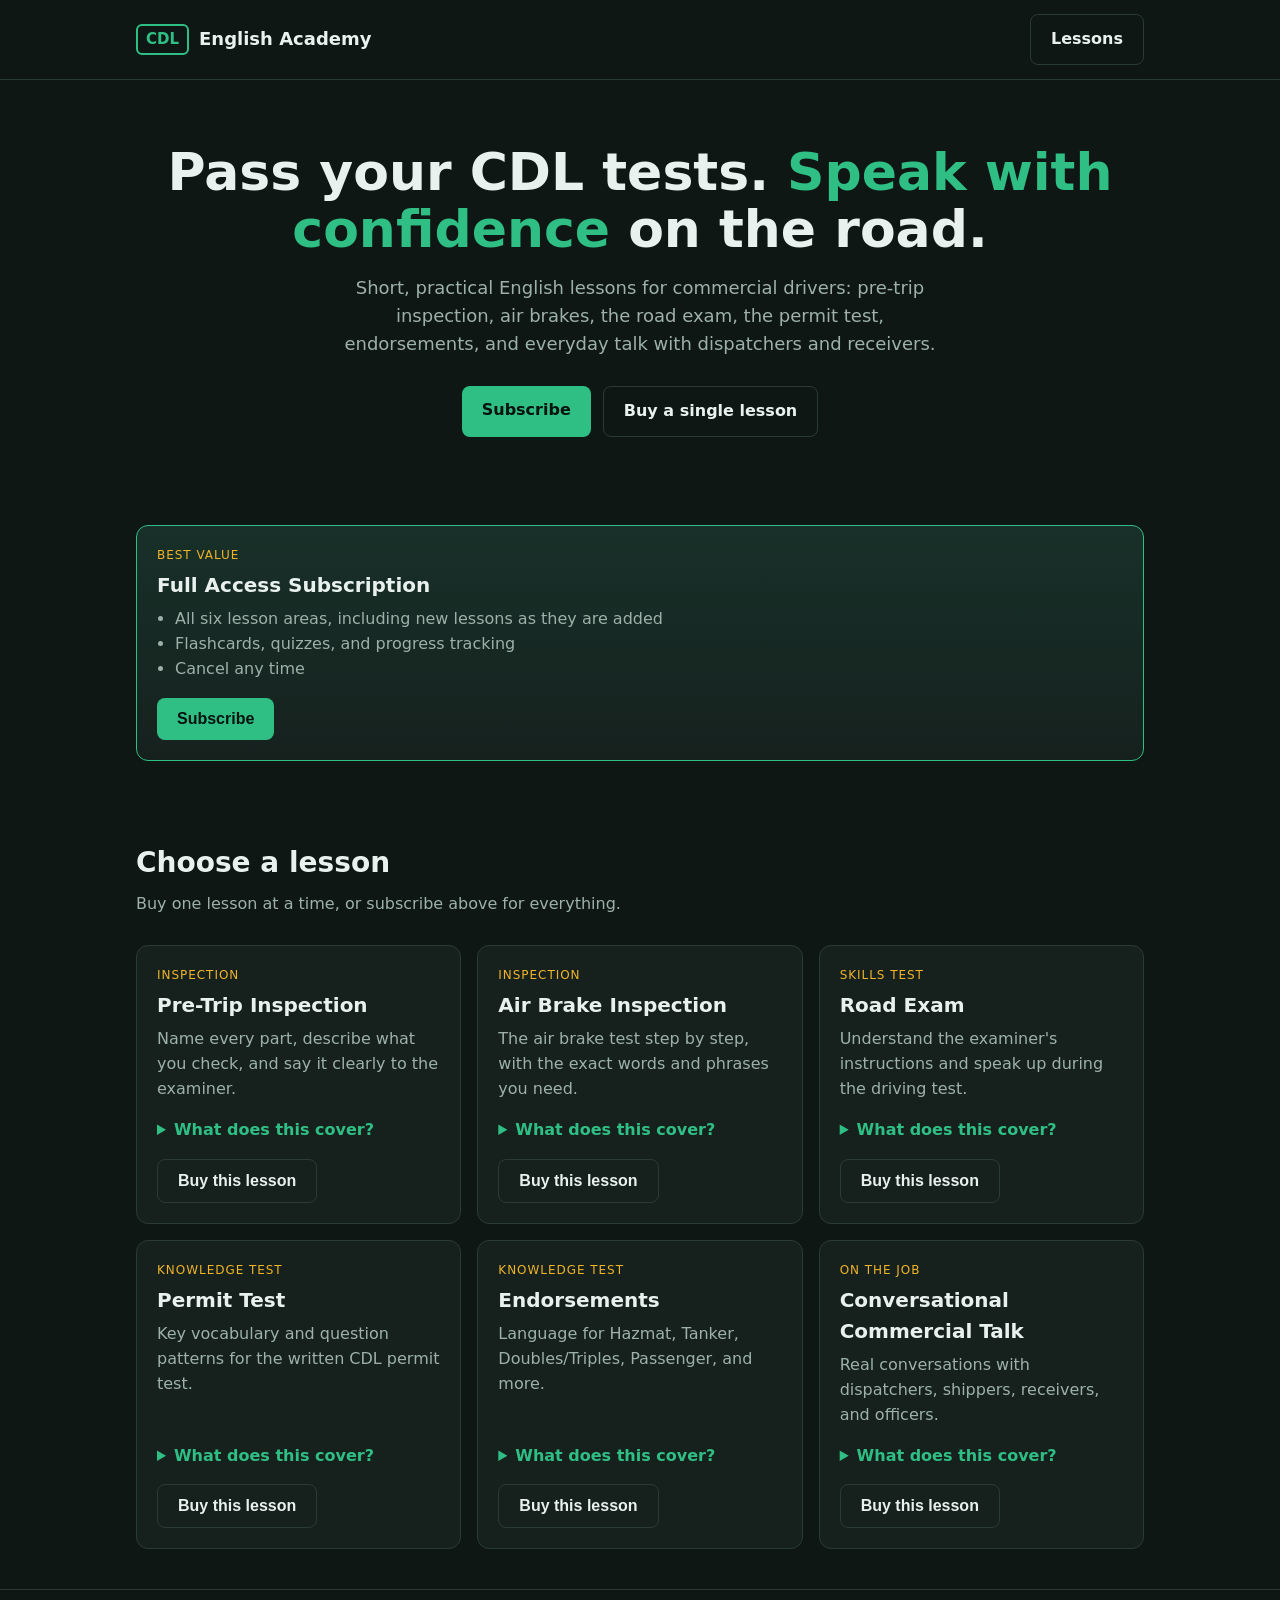
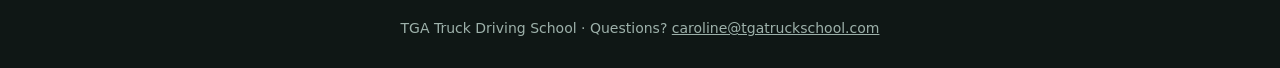
==== commit 61e5e22f: "Add files via upload" ====
--- a/index.html
+++ b/index.html
@@ -34,6 +34,7 @@
 .price{font-size:14px;color:var(--mute);margin-bottom:12px}
 .plan{border-color:var(--green);background:linear-gradient(180deg,#183029,var(--panel))}
 .plan ul{margin:0 0 16px;padding-left:18px;color:var(--mute)}
+details{margin:0 0 16px}summary{cursor:pointer;color:var(--green);font-weight:600}details ul{margin:10px 0 0;padding-left:18px;color:var(--mute)}
 footer{border-top:1px solid var(--line);padding:28px 0;color:var(--mute);font-size:14px;text-align:center}
 </style>
 </head>
@@ -97,21 +98,22 @@
   "conversation": ""
 };
 var LESSONS = [
-  {id:"pre-trip", tag:"Inspection", name:"Pre-Trip Inspection", desc:"Name every part, describe what you check, and say it clearly to the examiner."},
-  {id:"air-brakes", tag:"Inspection", name:"Air Brake Inspection", desc:"The air brake test step by step, with the exact words and phrases you need."},
-  {id:"road-exam", tag:"Skills test", name:"Road Exam", desc:"Understand the examiner's instructions and speak up during the driving test."},
-  {id:"permit-test", tag:"Knowledge test", name:"Permit Test", desc:"Key vocabulary and question patterns for the written CDL permit test."},
-  {id:"endorsements", tag:"Knowledge test", name:"Endorsements", desc:"Language for Hazmat, Tanker, Doubles/Triples, Passenger, and more."},
-  {id:"conversation", tag:"On the job", name:"Conversational Commercial Talk", desc:"Real conversations with dispatchers, shippers, receivers, and officers."}
+  {id:"pre-trip", covers:["Engine compartment", "Cab and in-cab checks", "Lights and signals", "Coupling system", "Wheels, tires, and rims", "Suspension and brake lines", "Emergency equipment", "How to say each check out loud"], tag:"Inspection", name:"Pre-Trip Inspection", desc:"Name every part, describe what you check, and say it clearly to the examiner."},
+  {id:"air-brakes", covers:["Compressor, governor, and air tanks", "Cut-in and cut-out pressure", "Leakage test", "Low air warning", "Spring brake pop-out", "Service and parking brake tests", "Words and phrases for the exam"], tag:"Inspection", name:"Air Brake Inspection", desc:"The air brake test step by step, with the exact words and phrases you need."},
+  {id:"road-exam", covers:["Examiner commands and questions", "Turns, lanes, and intersections", "Railroad crossings", "Backing and parking", "Shifting and speed", "What to say while driving"], tag:"Skills test", name:"Road Exam", desc:"Understand the examiner's instructions and speak up during the driving test."},
+  {id:"permit-test", covers:["General knowledge vocabulary", "Traffic signs and signals", "Air brakes questions", "Combination vehicles", "How test questions are worded"], tag:"Knowledge test", name:"Permit Test", desc:"Key vocabulary and question patterns for the written CDL permit test."},
+  {id:"endorsements", covers:["Hazmat (H)", "Tanker (N)", "Doubles/Triples (T)", "Passenger (P)", "School Bus (S)", "Vocabulary for each knowledge test"], tag:"Knowledge test", name:"Endorsements", desc:"Language for Hazmat, Tanker, Doubles/Triples, Passenger, and more."},
+  {id:"conversation", covers:["Calls with dispatchers", "Checking in with shippers and receivers", "Delays and detention", "Weigh stations and fuel stops", "Roadside inspections", "Emergencies and breakdowns"], tag:"On the job", name:"Conversational Commercial Talk", desc:"Real conversations with dispatchers, shippers, receivers, and officers."}
 ];
 var grid = document.getElementById("grid");
 LESSONS.forEach(function(l){
   var d = document.createElement("div");
   d.className = "card";
-  d.innerHTML = '<div class="tag"></div><h3></h3><p></p><div><button class="btn alt buy">Buy this lesson</button></div>';
+  d.innerHTML = '<div class="tag"></div><h3></h3><p></p><details><summary>What does this cover?</summary><ul></ul></details><div><button class="btn alt buy">Buy this lesson</button></div>';
   d.querySelector(".tag").textContent = l.tag;
   d.querySelector("h3").textContent = l.name;
   d.querySelector("p").textContent = l.desc;
+  l.covers.forEach(function(c){var li=document.createElement("li");li.textContent=c;d.querySelector("ul").appendChild(li);});
   d.querySelector(".buy").dataset.product = l.id;
   grid.appendChild(d);
 });
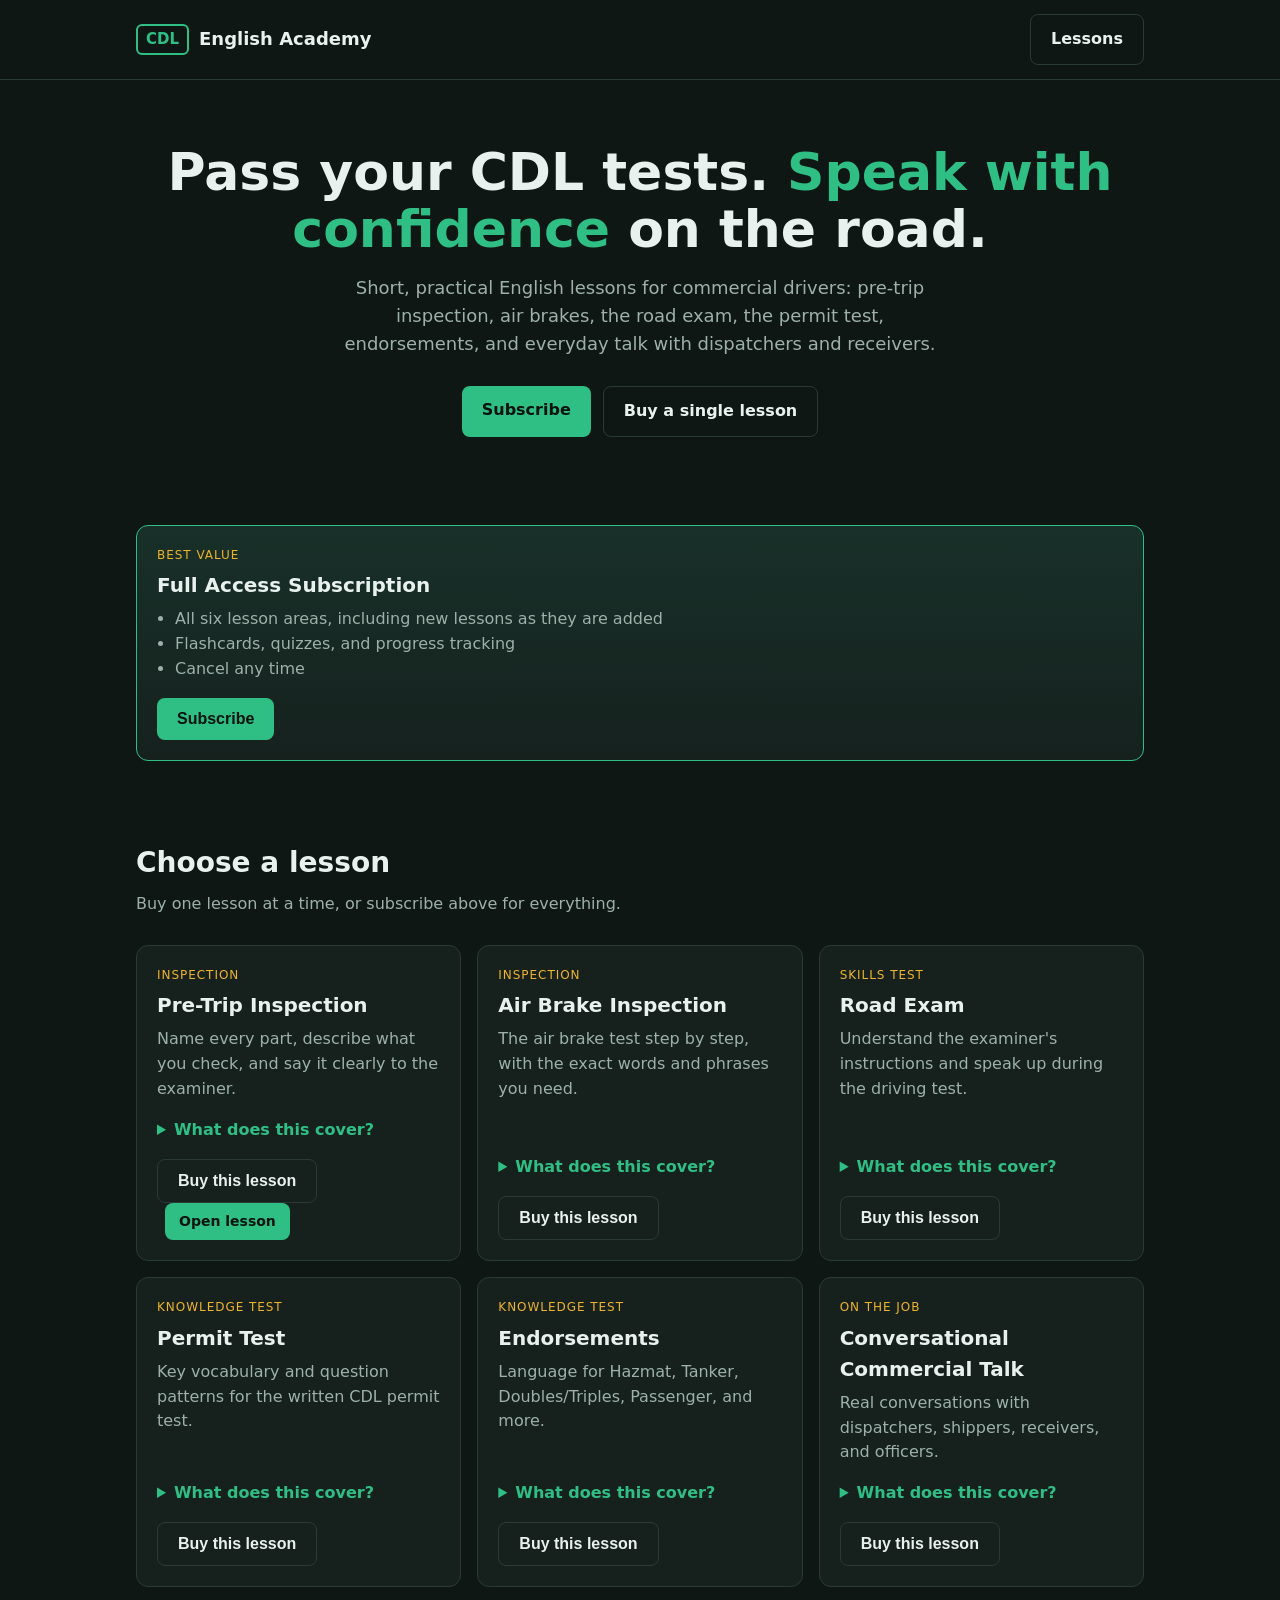
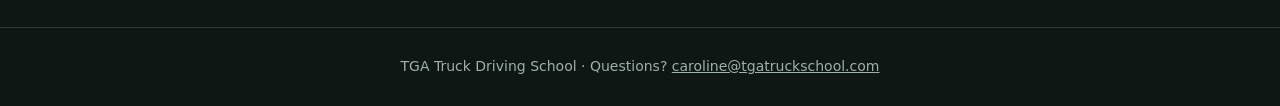
==== commit 53324123: "Add files via upload" ====
--- a/index.html
+++ b/index.html
@@ -35,6 +35,7 @@
 .plan{border-color:var(--green);background:linear-gradient(180deg,#183029,var(--panel))}
 .plan ul{margin:0 0 16px;padding-left:18px;color:var(--mute)}
 details{margin:0 0 16px}summary{cursor:pointer;color:var(--green);font-weight:600}details ul{margin:10px 0 0;padding-left:18px;color:var(--mute)}
+.btn.sm{padding:8px 14px;font-size:14px}
 footer{border-top:1px solid var(--line);padding:28px 0;color:var(--mute);font-size:14px;text-align:center}
 </style>
 </head>
@@ -98,7 +99,7 @@
   "conversation": ""
 };
 var LESSONS = [
-  {id:"pre-trip", covers:["Engine compartment", "Cab and in-cab checks", "Lights and signals", "Coupling system", "Wheels, tires, and rims", "Suspension and brake lines", "Emergency equipment", "How to say each check out loud"], tag:"Inspection", name:"Pre-Trip Inspection", desc:"Name every part, describe what you check, and say it clearly to the examiner."},
+  {id:"pre-trip", href:"pretrip.html", covers:["Engine compartment", "Cab and in-cab checks", "Lights and signals", "Coupling system", "Wheels, tires, and rims", "Suspension and brake lines", "Emergency equipment", "How to say each check out loud"], tag:"Inspection", name:"Pre-Trip Inspection", desc:"Name every part, describe what you check, and say it clearly to the examiner."},
   {id:"air-brakes", covers:["Compressor, governor, and air tanks", "Cut-in and cut-out pressure", "Leakage test", "Low air warning", "Spring brake pop-out", "Service and parking brake tests", "Words and phrases for the exam"], tag:"Inspection", name:"Air Brake Inspection", desc:"The air brake test step by step, with the exact words and phrases you need."},
   {id:"road-exam", covers:["Examiner commands and questions", "Turns, lanes, and intersections", "Railroad crossings", "Backing and parking", "Shifting and speed", "What to say while driving"], tag:"Skills test", name:"Road Exam", desc:"Understand the examiner's instructions and speak up during the driving test."},
   {id:"permit-test", covers:["General knowledge vocabulary", "Traffic signs and signals", "Air brakes questions", "Combination vehicles", "How test questions are worded"], tag:"Knowledge test", name:"Permit Test", desc:"Key vocabulary and question patterns for the written CDL permit test."},
@@ -114,6 +115,7 @@
   d.querySelector("h3").textContent = l.name;
   d.querySelector("p").textContent = l.desc;
   l.covers.forEach(function(c){var li=document.createElement("li");li.textContent=c;d.querySelector("ul").appendChild(li);});
+  if(l.href){var a=document.createElement("a");a.href=l.href;a.className="btn sm";a.textContent="Open lesson";a.style.marginLeft="8px";d.querySelector(".buy").parentNode.appendChild(a);}
   d.querySelector(".buy").dataset.product = l.id;
   grid.appendChild(d);
 });
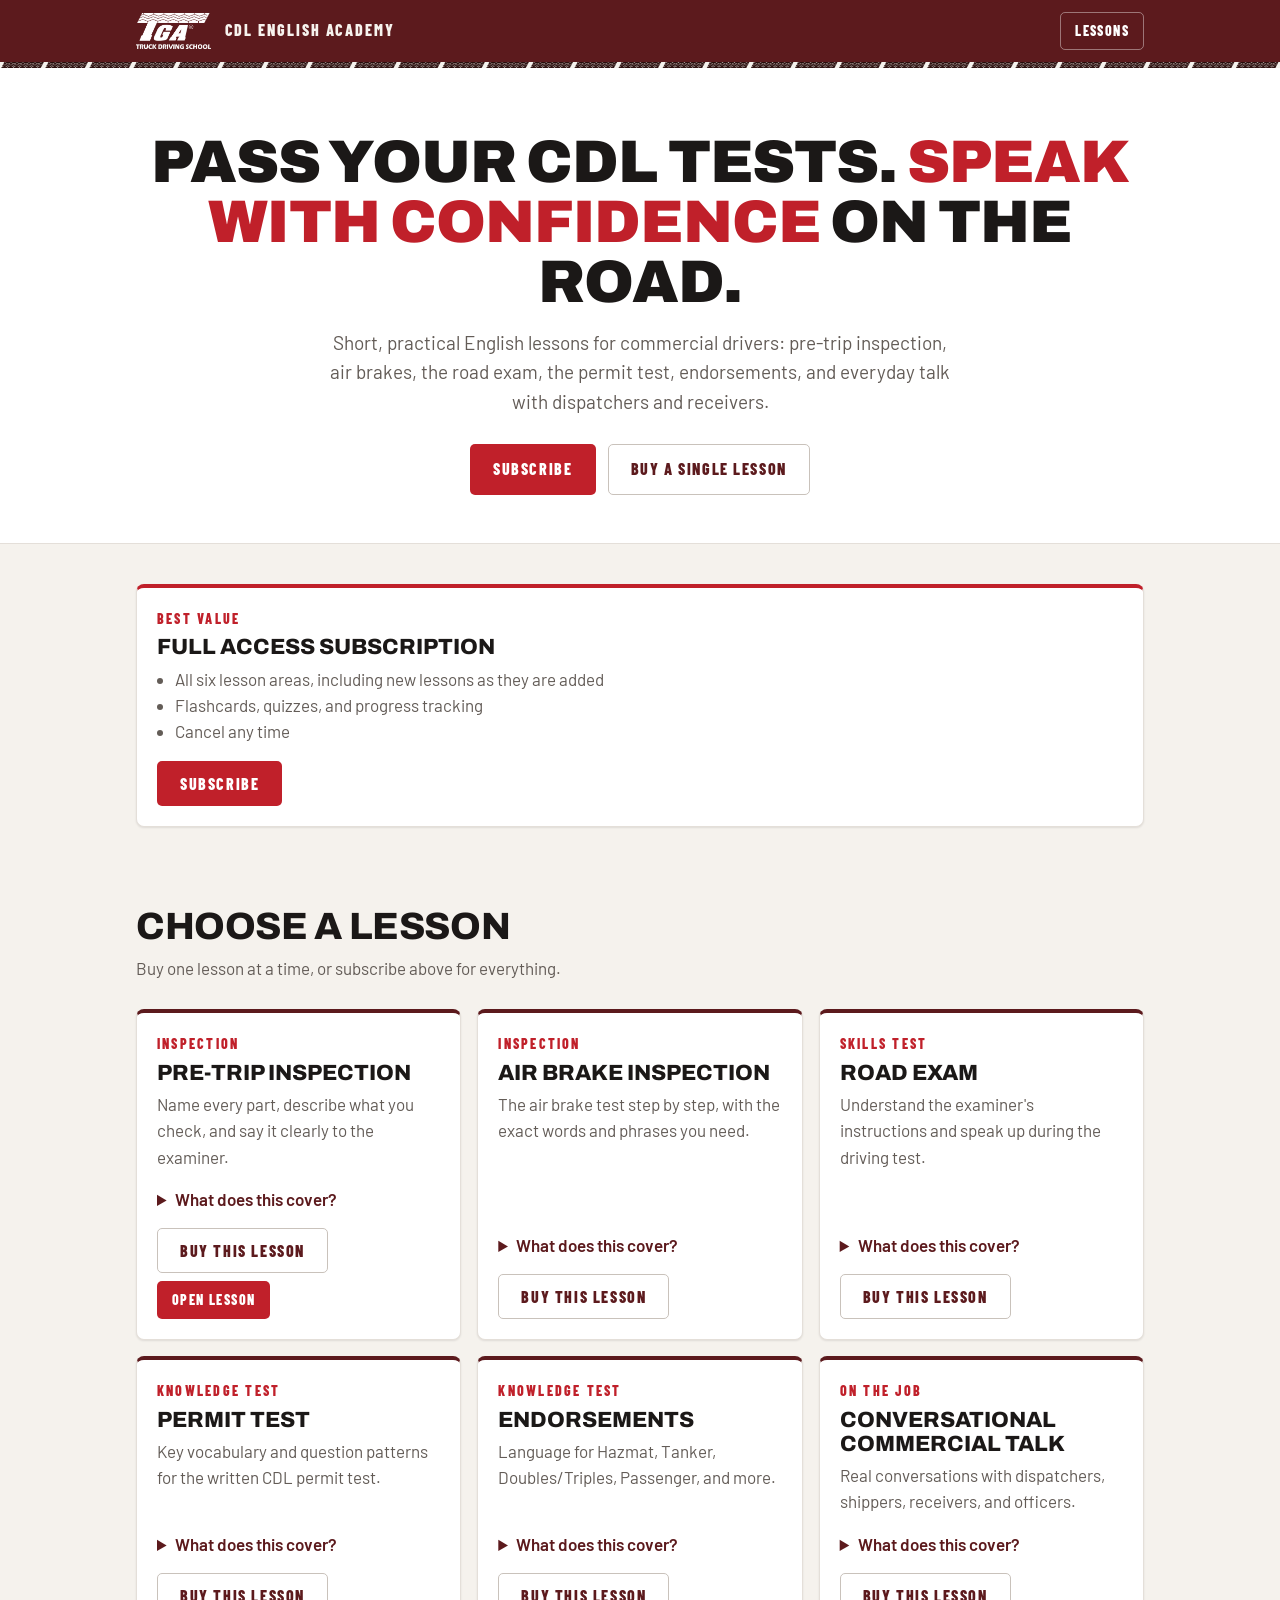
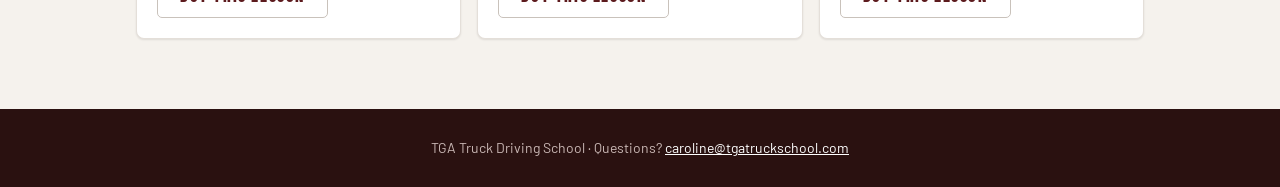
==== commit 44c0e1a4: "Rename index (1).html to index.html" ====
--- a/index.html
+++ b/index.html
@@ -6,46 +6,163 @@
 <title>CDL English Academy</title>
 <meta name="description" content="Learn the English you need to pass your CDL tests and talk on the job. Buy a single lesson or subscribe.">
 <style>
-:root{--bg:#0f1715;--panel:#16211e;--line:#2a3a35;--text:#e8f1ee;--mute:#9db1aa;--green:#2fbf85;--gold:#f0b429}
+@import url('https://fonts.googleapis.com/css2?family=Archivo:wght@500;600;700;800;900&family=Barlow:wght@400;500;600;700&family=Barlow+Condensed:wght@500;600;700;800&family=Barlow+Semi+Condensed:wght@600;700&display=swap');
+:root {
+  /* ---- BRAND ---------------------------------------------- */
+  --tga-oxblood:    #2A1110; /* the wordmark ink — deepest maroon */
+  --tga-maroon:     #5C1A1D; /* PRIMARY brand color */
+  --tga-maroon-700: #7A2226; /* lifted maroon — hovers, gradients */
+  --tga-red:        #C0202A; /* hot action red — CTAs, highlights (from truck fleet numbers) */
+  --tga-red-700:    #9C1820; /* pressed red */
+  --tga-amber:      #E8A22E; /* highway amber — used sparingly for accents/badges */
+  --tga-navy:       #1E2A66; /* patriotic / CNG diamond blue — secondary, rare */
+
+  /* ---- NEUTRALS — "asphalt", warm-gray ------------------- */
+  --tga-ink:        #1B1817; /* near-black warm — body text on light */
+  --asphalt-900:    #262220;
+  --asphalt-800:    #34302D;
+  --asphalt-700:    #4A4541;
+  --asphalt-600:    #635C57;
+  --asphalt-500:    #837B74; /* muted text */
+  --asphalt-400:    #A39B93;
+  --asphalt-300:    #C9C2BB; /* borders, dividers */
+  --asphalt-200:    #E4DFD9; /* hairlines, input borders */
+  --asphalt-100:    #F0ECE7; /* subtle fills */
+  --concrete:       #F5F2ED; /* default page background (off-white) */
+  --white:          #FFFFFF;
+
+  /* ---- SEMANTIC ------------------------------------------- */
+  --fg-1: var(--tga-ink);        /* primary text */
+  --fg-2: var(--asphalt-600);    /* secondary text */
+  --fg-3: var(--asphalt-500);    /* tertiary / captions */
+  --fg-on-dark:        #F7F3EE;  /* text on maroon/ink */
+  --fg-on-dark-muted:  #C9B7B4;  /* muted text on maroon */
+
+  --bg-1: var(--white);          /* cards / surfaces */
+  --bg-2: var(--concrete);       /* page background */
+  --bg-3: var(--asphalt-100);    /* sunken / inset */
+  --bg-dark: var(--tga-oxblood); /* dark sections */
+
+  --border-1: var(--asphalt-200);
+  --border-2: var(--asphalt-300);
+  --border-strong: var(--asphalt-700);
+
+  --accent:       var(--tga-red);
+  --accent-press: var(--tga-red-700);
+  --link:         var(--tga-maroon);
+
+  --success: #2E7D46;
+  --warning: var(--tga-amber);
+  --danger:  var(--tga-red);
+
+  /* ---- TYPE FAMILIES ------------------------------------- */
+  --font-display:   'Archivo', 'Arial Black', sans-serif;        /* big punchy headlines */
+  --font-condensed: 'Barlow Condensed', 'Arial Narrow', sans-serif; /* kickers, labels, stats, signage */
+  --font-body:      'Barlow', system-ui, sans-serif;             /* body + UI */
+  --font-mono:      'Barlow Semi Condensed', ui-monospace, monospace; /* plate numbers, codes */
+
+  /* ---- TYPE SCALE (fluid-ish, fixed here) ---------------- */
+  --fs-display:  clamp(48px, 7vw, 88px); /* @kind font */
+  --fs-h1:       clamp(38px, 5vw, 60px); /* @kind font */
+  --fs-h2:       clamp(30px, 3.4vw, 42px); /* @kind font */
+  --fs-h3:       26px;
+  --fs-h4:       21px;
+  --fs-lg:       19px;
+  --fs-body:     17px;
+  --fs-sm:       15px;
+  --fs-xs:       13px;
+  --fs-kicker:   14px;
+
+  /* ---- RADII --------------------------------------------- */
+  --r-xs: 3px;
+  --r-sm: 5px;
+  --r-md: 8px;
+  --r-lg: 12px;
+  --r-pill: 999px;
+
+  /* ---- SPACING (4pt base) -------------------------------- */
+  --sp-1: 4px;  --sp-2: 8px;  --sp-3: 12px; --sp-4: 16px;
+  --sp-5: 24px; --sp-6: 32px; --sp-7: 48px; --sp-8: 64px;
+  --sp-9: 96px; --sp-10: 128px;
+
+  /* ---- SHADOWS — low, grounded, asphalt-tinted ----------- */
+  --shadow-sm: 0 1px 2px rgba(27,24,23,.10);
+  --shadow-md: 0 4px 14px rgba(27,24,23,.10);
+  --shadow-lg: 0 14px 36px rgba(27,24,23,.16);
+  --shadow-inset: inset 0 1px 0 rgba(255,255,255,.4);
+
+  /* ---- MOTION -------------------------------------------- */
+  --ease: cubic-bezier(.2,.7,.2,1); /* @kind other */
+  --dur: 170ms; /* @kind other */
+}
 *{box-sizing:border-box}
-body{margin:0;background:var(--bg);color:var(--text);font:16px/1.55 system-ui,-apple-system,Segoe UI,Roboto,sans-serif}
-a{color:inherit}
+body{margin:0;background:var(--concrete);color:var(--tga-ink);font-family:var(--font-body);font-size:17px;line-height:1.55;-webkit-font-smoothing:antialiased}
+a{color:var(--tga-maroon)}a:hover{color:var(--tga-red)}
 .wrap{max-width:1040px;margin:0 auto;padding:0 16px}
-header{border-bottom:1px solid var(--line)}
-header .wrap{display:flex;align-items:center;justify-content:space-between;padding:14px 16px}
-.logo{display:flex;align-items:center;gap:10px;font-weight:700;font-size:18px}
-.logo b{border:2px solid var(--green);color:var(--green);border-radius:6px;padding:2px 8px;font-size:15px}
-.btn{display:inline-block;background:var(--green);color:#06130e;font-weight:700;border:0;border-radius:8px;padding:12px 20px;text-decoration:none;cursor:pointer;font-size:16px}
-.btn.alt{background:transparent;color:var(--text);border:1px solid var(--line)}
-.btn:hover{filter:brightness(1.1)}
-.hero{padding:64px 0 48px;text-align:center}
-.hero h1{font-size:clamp(32px,6vw,52px);line-height:1.1;margin:0 0 16px}
-.hero h1 em{font-style:normal;color:var(--green)}
-.hero p{color:var(--mute);max-width:620px;margin:0 auto 28px;font-size:18px}
+header{background:var(--tga-maroon);color:var(--fg-on-dark);position:relative;margin-bottom:6px}
+header::after{content:"";position:absolute;left:0;right:0;bottom:-6px;height:6px;background:url(assets/tread-motif.png) repeat-x center/auto 6px}
+header .wrap{display:flex;align-items:center;justify-content:space-between;padding:12px 16px}
+.logo{display:flex;align-items:center;gap:14px;text-decoration:none;color:var(--fg-on-dark);font-family:var(--font-condensed);font-weight:800;text-transform:uppercase;letter-spacing:.12em;font-size:16px}
+.logo img{height:36px;display:block}
+.btn{display:inline-block;background:var(--tga-red);color:#fff;font-family:var(--font-condensed);font-weight:800;text-transform:uppercase;letter-spacing:.1em;font-size:16px;border:1px solid transparent;border-radius:var(--r-sm);padding:12px 22px;text-decoration:none;cursor:pointer;transition:background var(--dur) var(--ease),transform var(--dur) var(--ease)}
+.btn:hover{background:var(--tga-red-700);color:#fff}.btn:active{transform:translateY(1px)}
+.btn.alt{background:#fff;color:var(--tga-maroon);border-color:var(--asphalt-300)}
+.btn.alt:hover{border-color:var(--tga-maroon);background:#fff;color:var(--tga-maroon)}
+header .btn.alt{background:transparent;color:#fff;border-color:rgba(255,255,255,.4)}
+header .btn.alt:hover{background:rgba(255,255,255,.12);color:#fff;border-color:#fff}
+.btn.sm{padding:7px 14px;font-size:14px}
+h1,h2,h3,h4{font-family:var(--font-display);text-transform:uppercase;color:var(--tga-ink)}
+h1{font-weight:900;letter-spacing:-.015em;line-height:1}
+h2{font-weight:800;font-size:clamp(28px,3.4vw,38px);letter-spacing:-.01em;line-height:1.05;margin:0 0 8px}
+h3{font-weight:800;font-size:22px;line-height:1.1;margin:0 0 6px}
+.hero{padding:64px 0 48px;text-align:center;background:var(--white);border-bottom:1px solid var(--asphalt-200)}
+.hero h1{font-size:clamp(34px,6vw,60px);margin:0 0 16px}
+.hero h1 em{font-style:normal;color:var(--tga-red)}
+.hero p{color:var(--asphalt-600);max-width:620px;margin:0 auto 28px;font-size:19px}
 .hero .row{display:flex;gap:12px;justify-content:center;flex-wrap:wrap}
-h2{font-size:28px;margin:0 0 8px}
-.sub{color:var(--mute);margin:0 0 28px}
+.sub{color:var(--asphalt-600);margin:0 0 28px}
 section{padding:40px 0}
 .grid{display:grid;grid-template-columns:repeat(auto-fill,minmax(290px,1fr));gap:16px}
-.card{background:var(--panel);border:1px solid var(--line);border-radius:12px;padding:20px;display:flex;flex-direction:column}
-.card h3{margin:0 0 6px;font-size:20px}
-.card p{color:var(--mute);margin:0 0 16px;flex:1}
-.tag{font-size:12px;letter-spacing:.08em;text-transform:uppercase;color:var(--gold);margin-bottom:6px}
-.price{font-size:14px;color:var(--mute);margin-bottom:12px}
-.plan{border-color:var(--green);background:linear-gradient(180deg,#183029,var(--panel))}
-.plan ul{margin:0 0 16px;padding-left:18px;color:var(--mute)}
-details{margin:0 0 16px}summary{cursor:pointer;color:var(--green);font-weight:600}details ul{margin:10px 0 0;padding-left:18px;color:var(--mute)}
-.btn.sm{padding:8px 14px;font-size:14px}
-footer{border-top:1px solid var(--line);padding:28px 0;color:var(--mute);font-size:14px;text-align:center}
+.card{background:#fff;border:1px solid var(--asphalt-200);border-top:4px solid var(--tga-maroon);border-radius:var(--r-md);box-shadow:var(--shadow-sm);padding:20px;display:flex;flex-direction:column;transition:box-shadow var(--dur)}
+.card:hover{box-shadow:var(--shadow-md)}
+.card p{color:var(--asphalt-600);margin:0 0 16px;flex:1}
+.tag,.kick{font-family:var(--font-condensed);font-weight:800;font-size:14px;letter-spacing:.16em;text-transform:uppercase;color:var(--tga-red);margin-bottom:6px}
+.plan{border-top-color:var(--tga-red);background:#fff}
+.plan ul{margin:0 0 16px;padding-left:18px;color:var(--asphalt-600)}
+details{margin:0 0 16px}summary{cursor:pointer;color:var(--tga-maroon);font-weight:600}details ul{margin:10px 0 0;padding-left:18px;color:var(--asphalt-600)}
+.card>div:last-child{display:flex;gap:8px;flex-wrap:wrap;align-items:center}.card>div:last-child .btn.sm{margin-left:0!important}
+footer{background:var(--tga-oxblood);color:var(--fg-on-dark-muted);padding:28px 0;font-size:14px;text-align:center;margin-top:30px}
+footer a{color:#fff}
+/* pre-trip page */
+.sub2{color:var(--asphalt-600)}
+.lets{font-family:var(--font-display);font-weight:900;text-transform:uppercase;font-size:clamp(26px,5vw,40px);color:var(--tga-maroon);text-align:center;margin:48px 0 0;letter-spacing:-.01em}
+#groups{margin-top:40px}
+.sq{background:#fff;border:1px solid var(--asphalt-200);border-top:4px solid var(--tga-maroon);border-radius:var(--r-md);box-shadow:var(--shadow-sm);padding:16px;display:flex;flex-direction:column;gap:6px;min-height:140px;justify-content:center;align-items:center;text-align:center}
+.sq h4{margin:0;font-family:var(--font-condensed);font-weight:800;font-size:22px;letter-spacing:.04em}
+#groups .grid{grid-template-columns:repeat(3,1fr)}
+@media(max-width:820px){#groups .grid{grid-template-columns:repeat(2,1fr)}}
+@media(max-width:520px){#groups .grid{grid-template-columns:1fr}}
+#groups a.sq{text-decoration:none;color:#fff;background:var(--tga-maroon);border-color:var(--tga-maroon);border-top-color:var(--tga-red);transition:background var(--dur),transform var(--dur)}
+#groups a.sq h4{color:#fff}
+#groups a.sq:hover{background:var(--tga-maroon-700);transform:translateY(-2px)}
+#groups a.sq small{font-family:var(--font-condensed);font-weight:700;letter-spacing:.1em;text-transform:uppercase;color:var(--fg-on-dark-muted);font-size:14px}
+.quiz{background:#fff;border:1px solid var(--asphalt-200);border-top:4px solid var(--tga-maroon);border-radius:var(--r-md);box-shadow:var(--shadow-sm);padding:24px;margin:24px 0}
+.prog{font-family:var(--font-condensed);font-weight:700;letter-spacing:.14em;text-transform:uppercase;color:var(--asphalt-500);font-size:14px;margin-bottom:8px}
+.q{font-family:var(--font-display);font-weight:800;font-size:28px;text-transform:uppercase;margin:0 0 16px}
+.opts{display:grid;gap:10px}
+.opt{text-align:left;background:#fff;color:var(--tga-ink);border:1px solid var(--asphalt-300);border-radius:var(--r-sm);padding:12px 14px;font-family:var(--font-body);font-size:17px;cursor:pointer;transition:border-color var(--dur),background var(--dur)}
+.opt:hover{border-color:var(--tga-maroon);background:var(--asphalt-100)}
+.opt.ok{border-color:var(--success);background:#E5F1E8}
+.opt.bad{border-color:var(--tga-red);background:#F7E9E9}
+.result h3{font-size:34px}
+.miss{color:var(--asphalt-600);margin:8px 0 16px;padding-left:18px}
 </style>
 </head>
 <body>
-<header>
-  <div class="wrap">
-    <div class="logo"><b>CDL</b> English Academy</div>
-    <a class="btn alt" href="#lessons">Lessons</a>
-  </div>
-</header>
+<header><div class="wrap">
+  <a class="logo" href="./"><img src="assets/tga-logo-white.png" alt="TGA Truck Driving School"><span>CDL English Academy</span></a>
+  <a class="btn alt sm" href="#lessons">Lessons</a>
+</div></header>
 
 <main>
 <section class="hero">
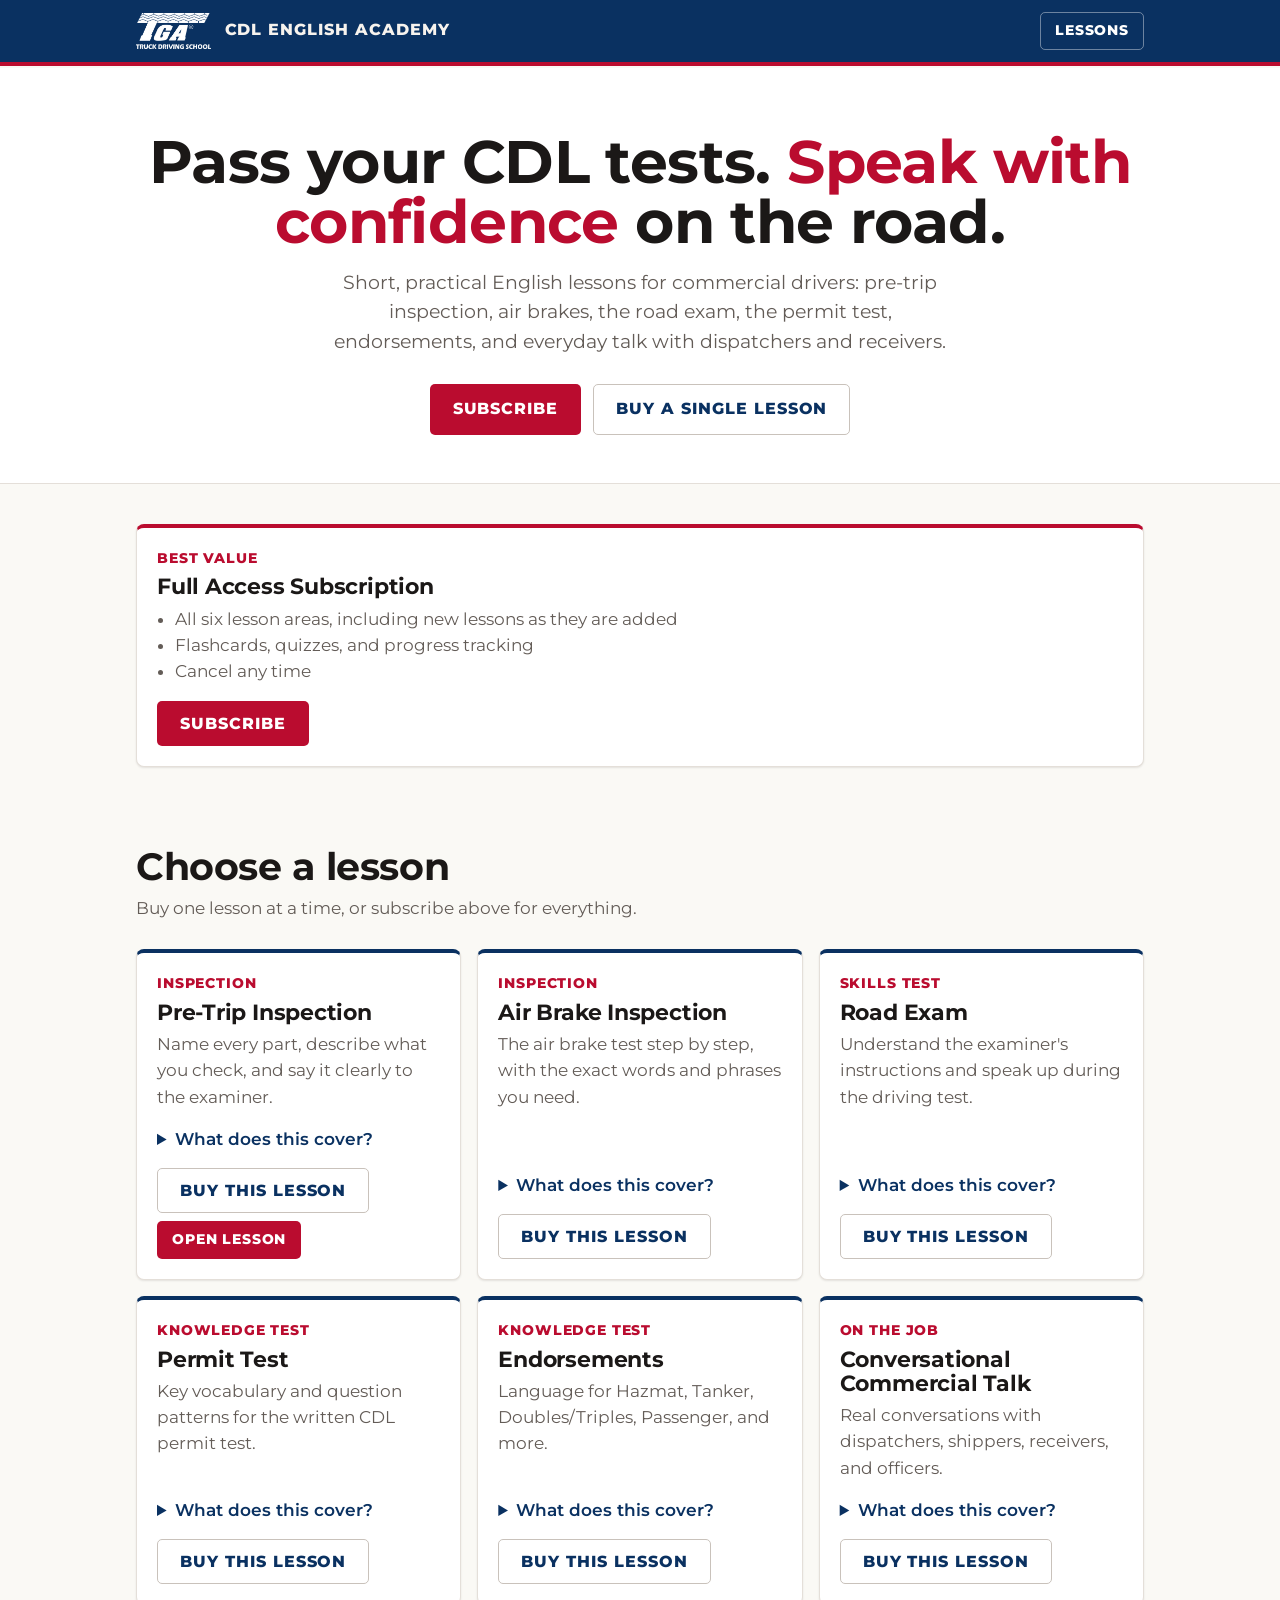
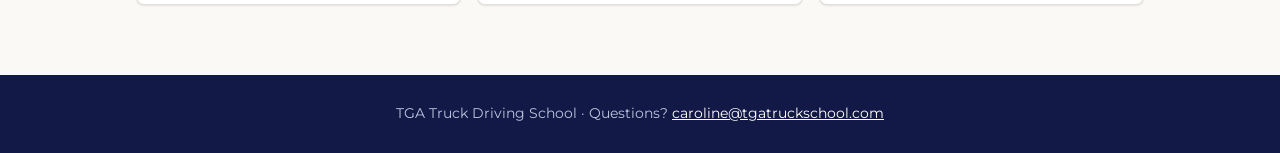
==== commit 2d2b5984: "Add files via upload" ====
--- a/index.html
+++ b/index.html
@@ -6,16 +6,16 @@
 <title>CDL English Academy</title>
 <meta name="description" content="Learn the English you need to pass your CDL tests and talk on the job. Buy a single lesson or subscribe.">
 <style>
-@import url('https://fonts.googleapis.com/css2?family=Archivo:wght@500;600;700;800;900&family=Barlow:wght@400;500;600;700&family=Barlow+Condensed:wght@500;600;700;800&family=Barlow+Semi+Condensed:wght@600;700&display=swap');
+@import url('https://fonts.googleapis.com/css2?family=Montserrat:wght@400;500;600;700;800&display=swap');
 :root {
   /* ---- BRAND ---------------------------------------------- */
-  --tga-oxblood:    #2A1110; /* the wordmark ink — deepest maroon */
-  --tga-maroon:     #5C1A1D; /* PRIMARY brand color */
-  --tga-maroon-700: #7A2226; /* lifted maroon — hovers, gradients */
-  --tga-red:        #C0202A; /* hot action red — CTAs, highlights (from truck fleet numbers) */
-  --tga-red-700:    #9C1820; /* pressed red */
-  --tga-amber:      #E8A22E; /* highway amber — used sparingly for accents/badges */
-  --tga-navy:       #1E2A66; /* patriotic / CNG diamond blue — secondary, rare */
+  --tga-oxblood:    #131946; /* the wordmark ink — deepest maroon */
+  --tga-maroon:     #0A3161; /* PRIMARY brand color */
+  --tga-maroon-700: #14487F; /* lifted maroon — hovers, gradients */
+  --tga-red:        #BA0C2F; /* hot action red — CTAs, highlights (from truck fleet numbers) */
+  --tga-red-700:    #8F0A24; /* pressed red */
+  --tga-amber:      #FFCB05; /* highway amber — used sparingly for accents/badges */
+  --tga-navy:       #0A3161; /* patriotic / CNG diamond blue — secondary, rare */
 
   /* ---- NEUTRALS — "asphalt", warm-gray ------------------- */
   --tga-ink:        #1B1817; /* near-black warm — body text on light */
@@ -28,7 +28,7 @@
   --asphalt-300:    #C9C2BB; /* borders, dividers */
   --asphalt-200:    #E4DFD9; /* hairlines, input borders */
   --asphalt-100:    #F0ECE7; /* subtle fills */
-  --concrete:       #F5F2ED; /* default page background (off-white) */
+  --concrete:       #FAF9F5; /* default page background (off-white) */
   --white:          #FFFFFF;
 
   /* ---- SEMANTIC ------------------------------------------- */
@@ -36,7 +36,7 @@
   --fg-2: var(--asphalt-600);    /* secondary text */
   --fg-3: var(--asphalt-500);    /* tertiary / captions */
   --fg-on-dark:        #F7F3EE;  /* text on maroon/ink */
-  --fg-on-dark-muted:  #C9B7B4;  /* muted text on maroon */
+  --fg-on-dark-muted:  #B9C6DD;  /* muted text on maroon */
 
   --bg-1: var(--white);          /* cards / surfaces */
   --bg-2: var(--concrete);       /* page background */
@@ -56,10 +56,10 @@
   --danger:  var(--tga-red);
 
   /* ---- TYPE FAMILIES ------------------------------------- */
-  --font-display:   'Archivo', 'Arial Black', sans-serif;        /* big punchy headlines */
-  --font-condensed: 'Barlow Condensed', 'Arial Narrow', sans-serif; /* kickers, labels, stats, signage */
-  --font-body:      'Barlow', system-ui, sans-serif;             /* body + UI */
-  --font-mono:      'Barlow Semi Condensed', ui-monospace, monospace; /* plate numbers, codes */
+  --font-display:   'Montserrat', Arial, sans-serif;        /* big punchy headlines */
+  --font-condensed: 'Montserrat', Arial, sans-serif; /* kickers, labels, stats, signage */
+  --font-body:      'Montserrat', system-ui, sans-serif;             /* body + UI */
+  --font-mono:      'Montserrat', ui-monospace, monospace; /* plate numbers, codes */
 
   /* ---- TYPE SCALE (fluid-ish, fixed here) ---------------- */
   --fs-display:  clamp(48px, 7vw, 88px); /* @kind font */
@@ -153,9 +153,16 @@
 .opt{text-align:left;background:#fff;color:var(--tga-ink);border:1px solid var(--asphalt-300);border-radius:var(--r-sm);padding:12px 14px;font-family:var(--font-body);font-size:17px;cursor:pointer;transition:border-color var(--dur),background var(--dur)}
 .opt:hover{border-color:var(--tga-maroon);background:var(--asphalt-100)}
 .opt.ok{border-color:var(--success);background:#E5F1E8}
-.opt.bad{border-color:var(--tga-red);background:#F7E9E9}
+.opt.bad{border-color:var(--tga-red);background:#E5EBFA}
 .result h3{font-size:34px}
 .miss{color:var(--asphalt-600);margin:8px 0 16px;padding-left:18px}
+
+/* match truckdriversed.com */
+h1,h2,h3{text-transform:none!important;letter-spacing:-.01em!important}
+h1{font-weight:700!important}h2,h3{font-weight:700!important}
+.lets,.q{text-transform:none!important;font-weight:700!important}
+header::after{background:var(--tga-red)!important;height:4px!important;bottom:-4px!important}
+.btn,.sq h4,.logo,.tag,.kick{letter-spacing:.06em!important}
 </style>
 </head>
 <body>
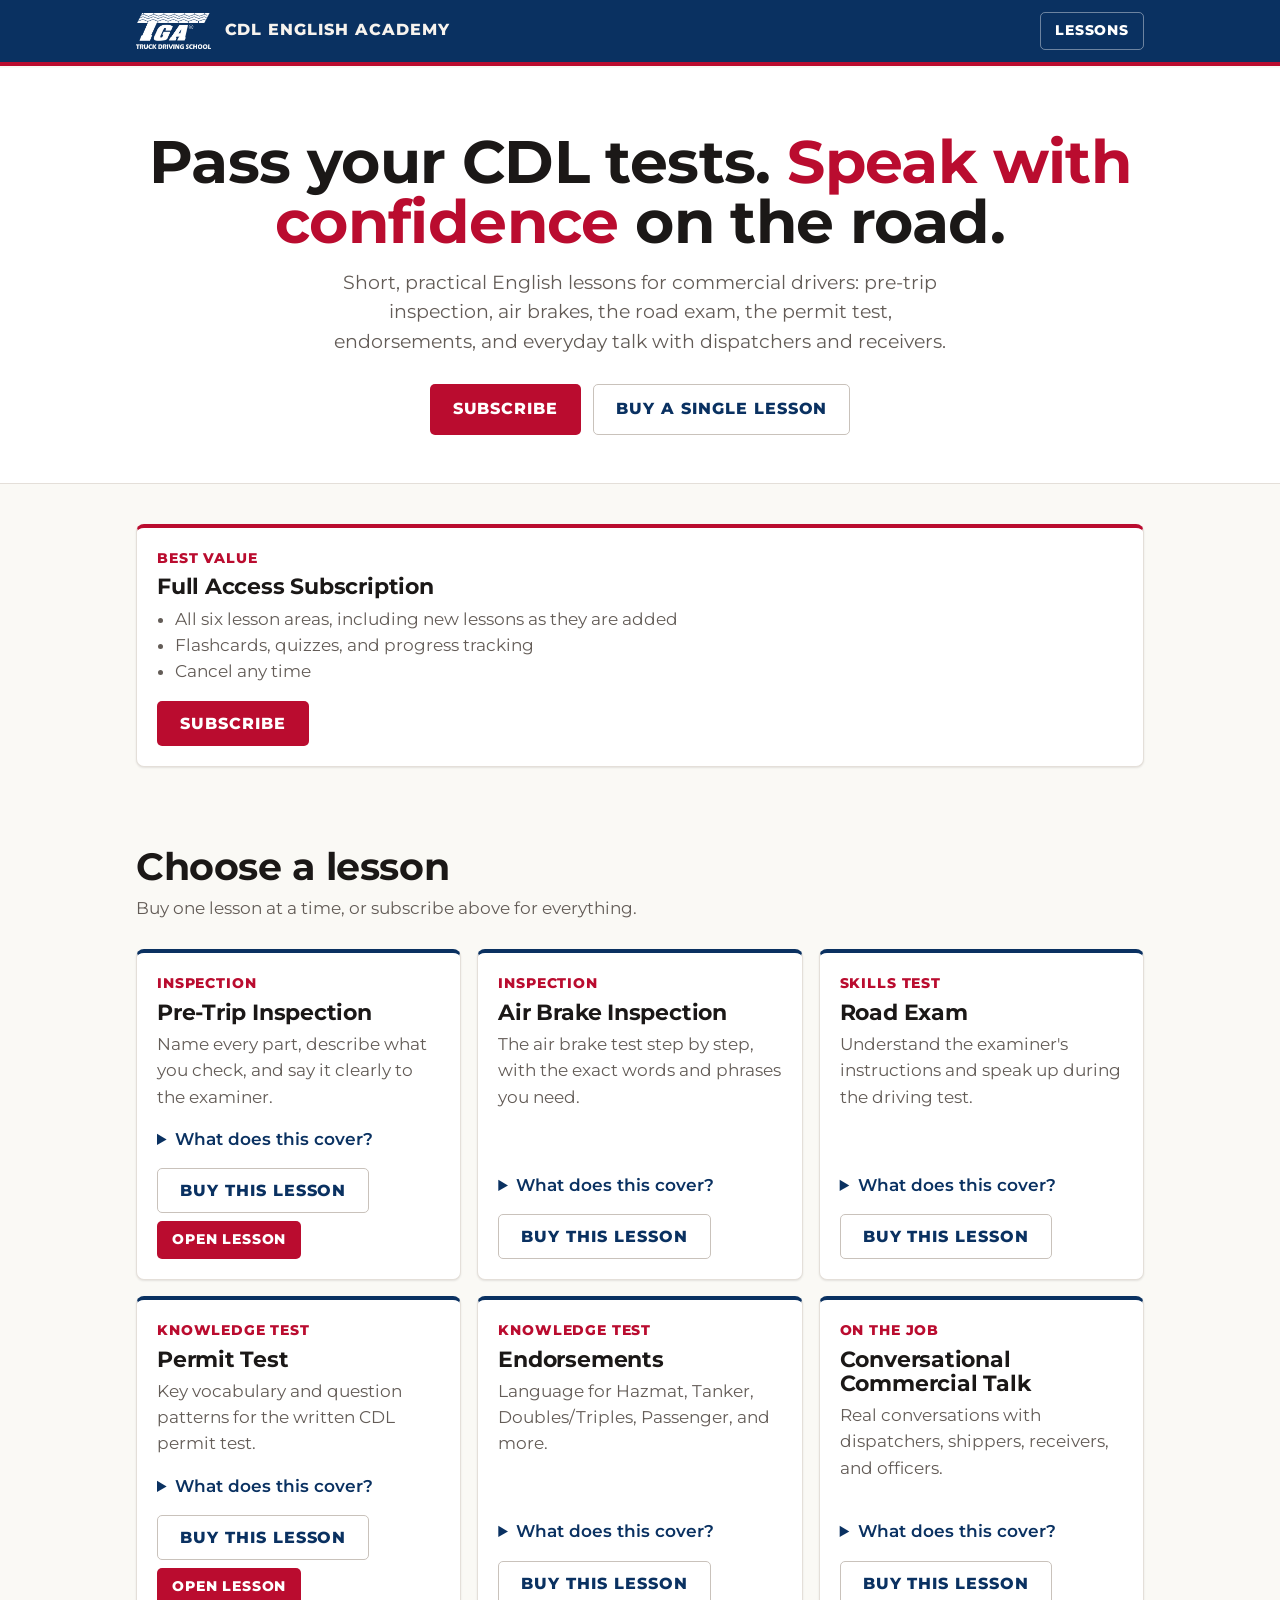
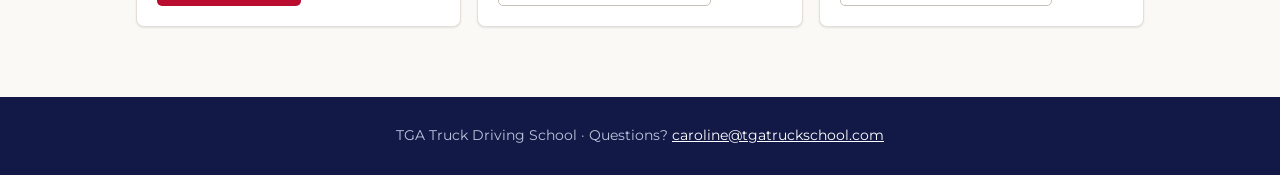
==== commit fe33fbd5: "Add files via upload" ====
--- a/index.html
+++ b/index.html
@@ -226,7 +226,7 @@
   {id:"pre-trip", href:"pretrip.html", covers:["Engine compartment", "Cab and in-cab checks", "Lights and signals", "Coupling system", "Wheels, tires, and rims", "Suspension and brake lines", "Emergency equipment", "How to say each check out loud"], tag:"Inspection", name:"Pre-Trip Inspection", desc:"Name every part, describe what you check, and say it clearly to the examiner."},
   {id:"air-brakes", covers:["Compressor, governor, and air tanks", "Cut-in and cut-out pressure", "Leakage test", "Low air warning", "Spring brake pop-out", "Service and parking brake tests", "Words and phrases for the exam"], tag:"Inspection", name:"Air Brake Inspection", desc:"The air brake test step by step, with the exact words and phrases you need."},
   {id:"road-exam", covers:["Examiner commands and questions", "Turns, lanes, and intersections", "Railroad crossings", "Backing and parking", "Shifting and speed", "What to say while driving"], tag:"Skills test", name:"Road Exam", desc:"Understand the examiner's instructions and speak up during the driving test."},
-  {id:"permit-test", covers:["General knowledge vocabulary", "Traffic signs and signals", "Air brakes questions", "Combination vehicles", "How test questions are worded"], tag:"Knowledge test", name:"Permit Test", desc:"Key vocabulary and question patterns for the written CDL permit test."},
+  {id:"permit-test", href:"permit-test.html", covers:["General knowledge vocabulary", "Traffic signs and signals", "Air brakes questions", "Combination vehicles", "How test questions are worded"], tag:"Knowledge test", name:"Permit Test", desc:"Key vocabulary and question patterns for the written CDL permit test."},
   {id:"endorsements", covers:["Hazmat (H)", "Tanker (N)", "Doubles/Triples (T)", "Passenger (P)", "School Bus (S)", "Vocabulary for each knowledge test"], tag:"Knowledge test", name:"Endorsements", desc:"Language for Hazmat, Tanker, Doubles/Triples, Passenger, and more."},
   {id:"conversation", covers:["Calls with dispatchers", "Checking in with shippers and receivers", "Delays and detention", "Weigh stations and fuel stops", "Roadside inspections", "Emergencies and breakdowns"], tag:"On the job", name:"Conversational Commercial Talk", desc:"Real conversations with dispatchers, shippers, receivers, and officers."}
 ];
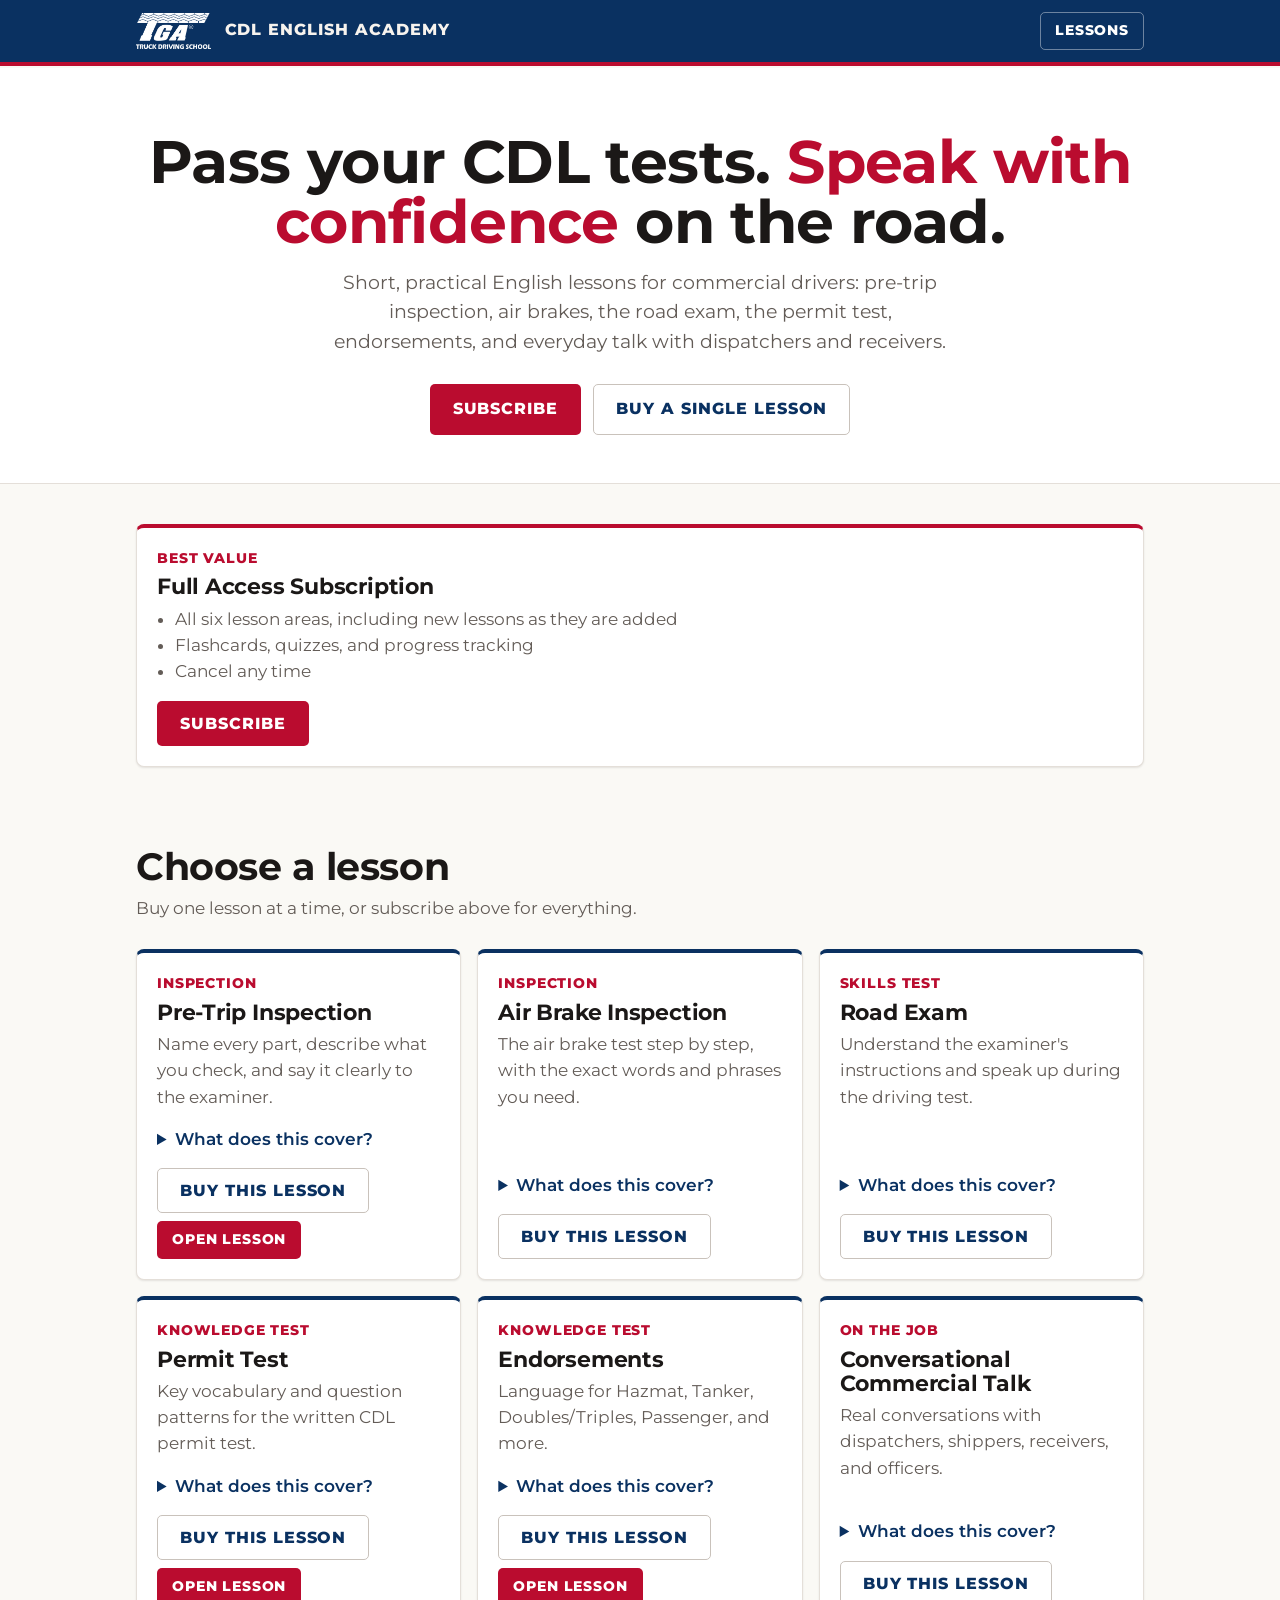
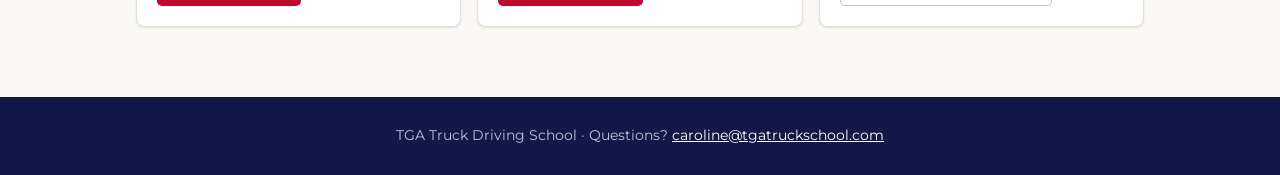
==== commit 22319cd9: "Add files via upload" ====
--- a/index.html
+++ b/index.html
@@ -227,7 +227,7 @@
   {id:"air-brakes", covers:["Compressor, governor, and air tanks", "Cut-in and cut-out pressure", "Leakage test", "Low air warning", "Spring brake pop-out", "Service and parking brake tests", "Words and phrases for the exam"], tag:"Inspection", name:"Air Brake Inspection", desc:"The air brake test step by step, with the exact words and phrases you need."},
   {id:"road-exam", covers:["Examiner commands and questions", "Turns, lanes, and intersections", "Railroad crossings", "Backing and parking", "Shifting and speed", "What to say while driving"], tag:"Skills test", name:"Road Exam", desc:"Understand the examiner's instructions and speak up during the driving test."},
   {id:"permit-test", href:"permit-test.html", covers:["General knowledge vocabulary", "Traffic signs and signals", "Air brakes questions", "Combination vehicles", "How test questions are worded"], tag:"Knowledge test", name:"Permit Test", desc:"Key vocabulary and question patterns for the written CDL permit test."},
-  {id:"endorsements", covers:["Hazmat (H)", "Tanker (N)", "Doubles/Triples (T)", "Passenger (P)", "School Bus (S)", "Vocabulary for each knowledge test"], tag:"Knowledge test", name:"Endorsements", desc:"Language for Hazmat, Tanker, Doubles/Triples, Passenger, and more."},
+  {id:"endorsements", href:"endorsements.html", covers:["Hazmat (H)", "Tanker (N)", "Doubles/Triples (T)", "Passenger (P)", "School Bus (S)", "Vocabulary for each knowledge test"], tag:"Knowledge test", name:"Endorsements", desc:"Language for Hazmat, Tanker, Doubles/Triples, Passenger, and more."},
   {id:"conversation", covers:["Calls with dispatchers", "Checking in with shippers and receivers", "Delays and detention", "Weigh stations and fuel stops", "Roadside inspections", "Emergencies and breakdowns"], tag:"On the job", name:"Conversational Commercial Talk", desc:"Real conversations with dispatchers, shippers, receivers, and officers."}
 ];
 var grid = document.getElementById("grid");
